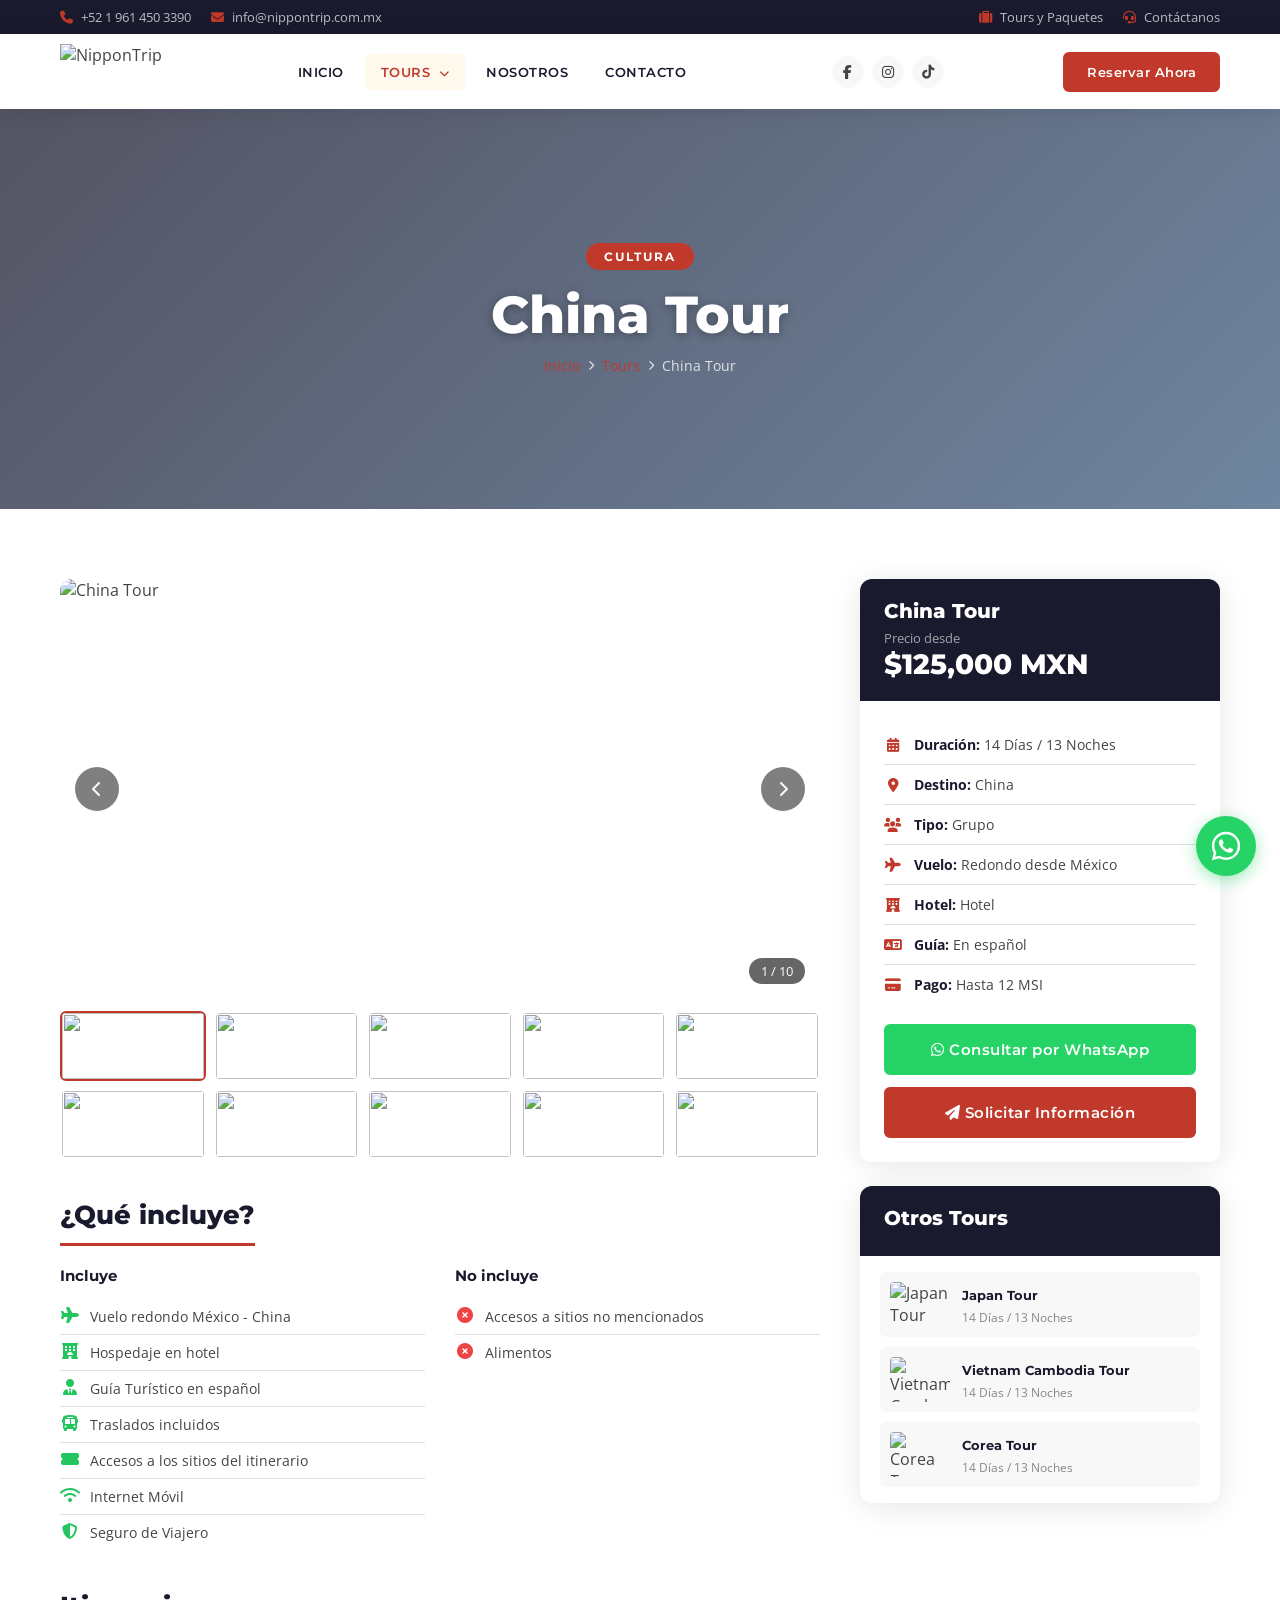
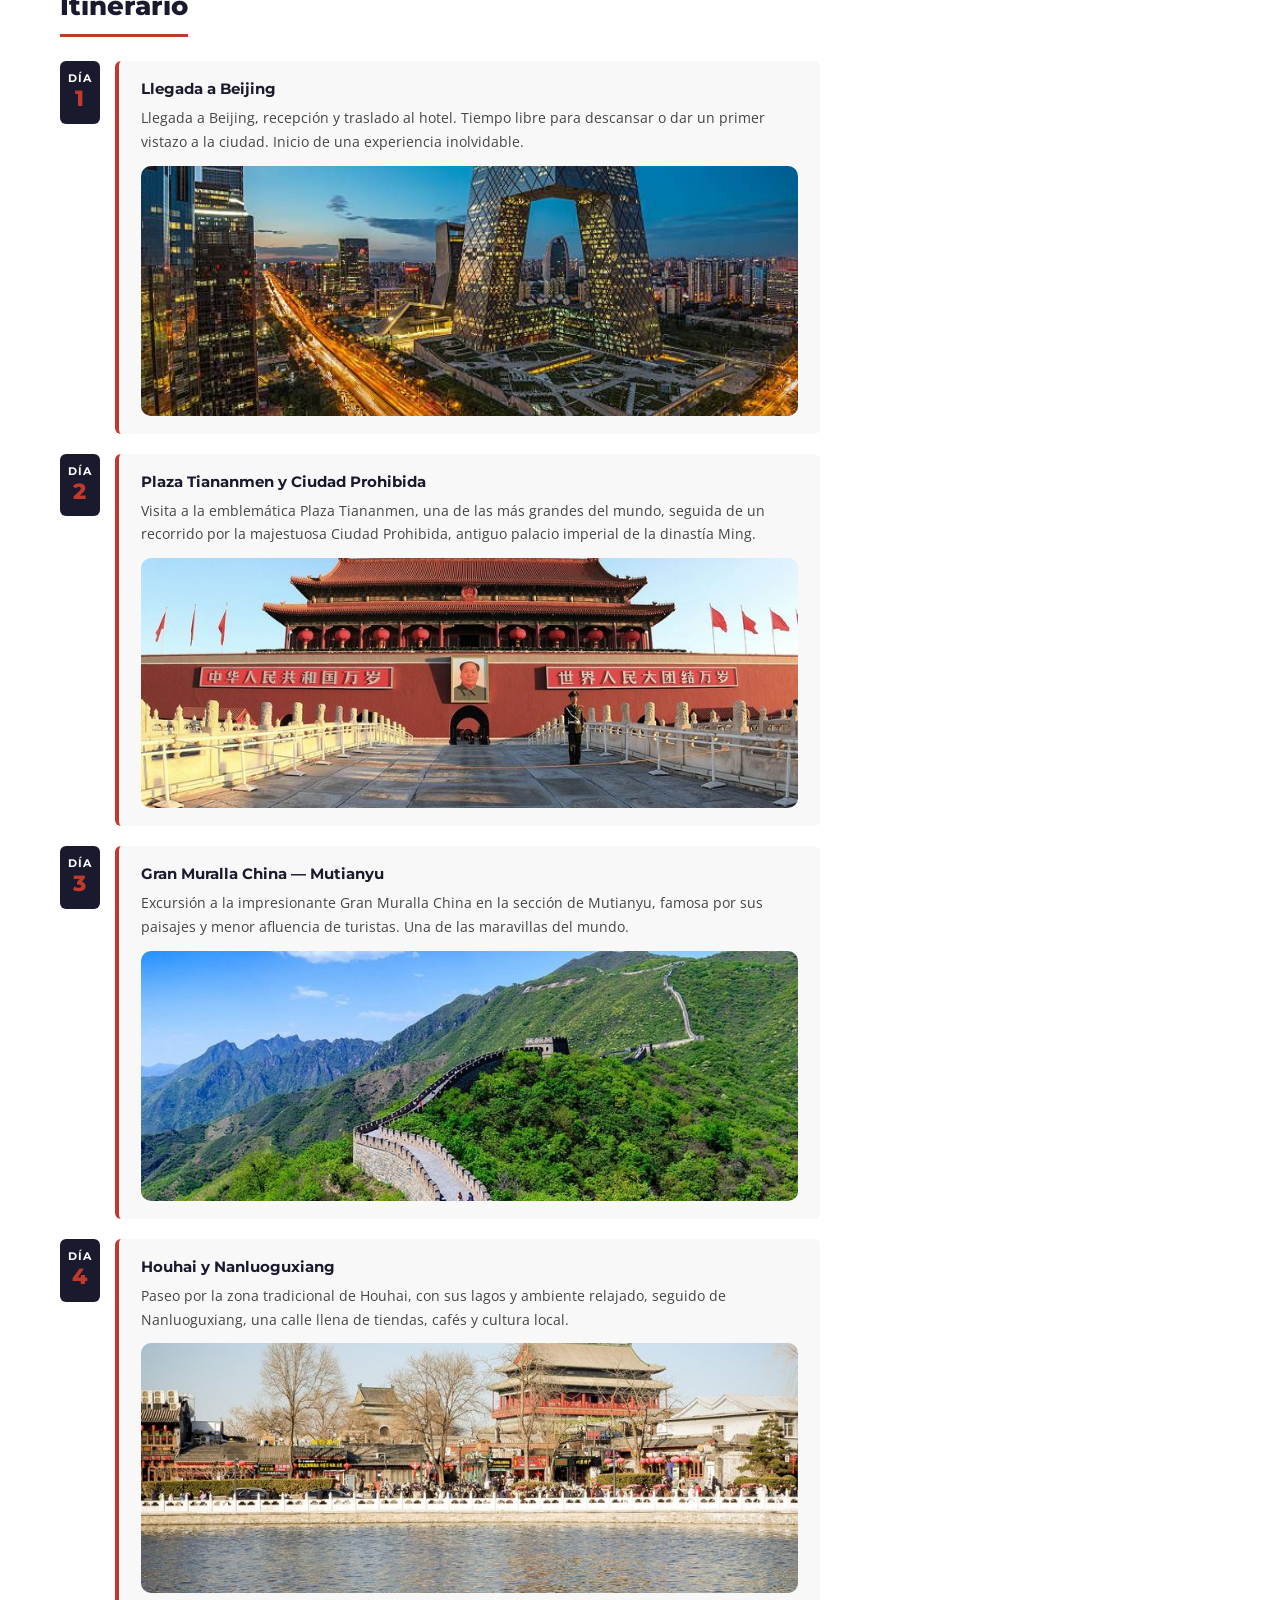
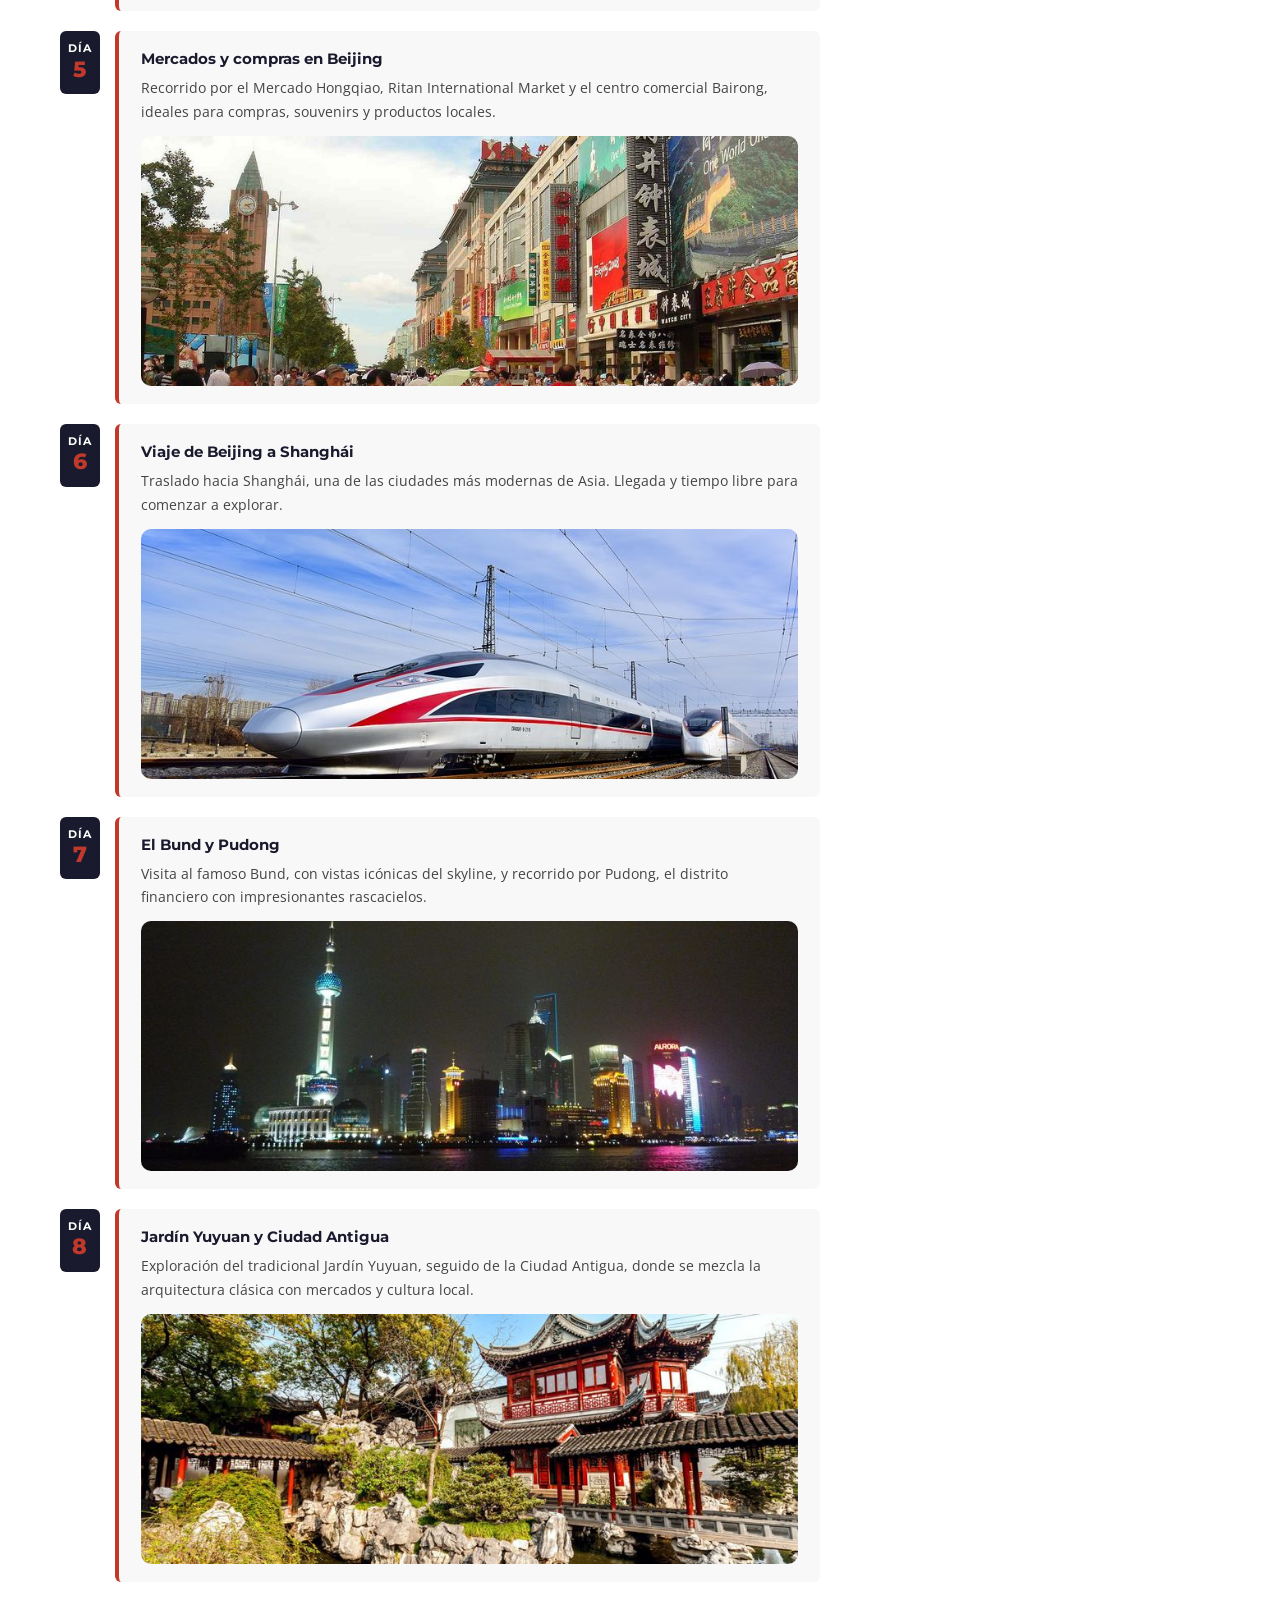
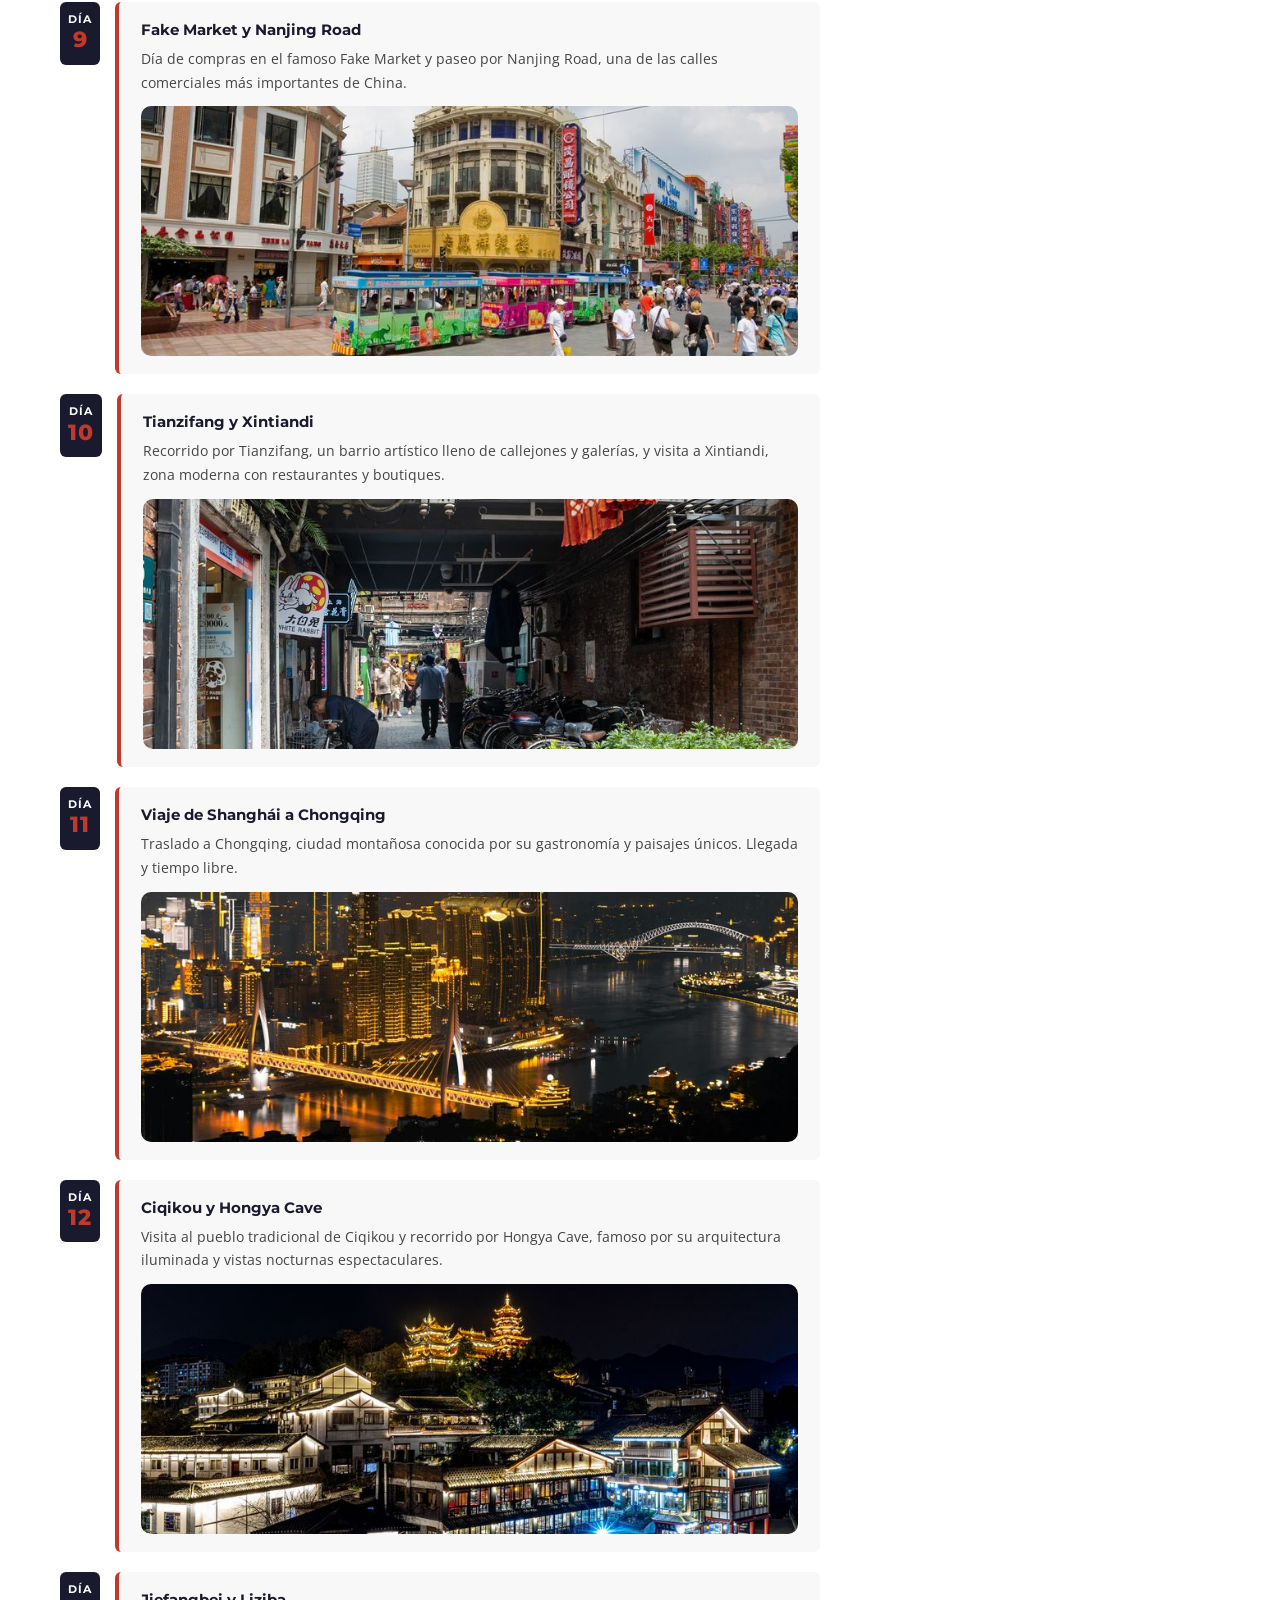
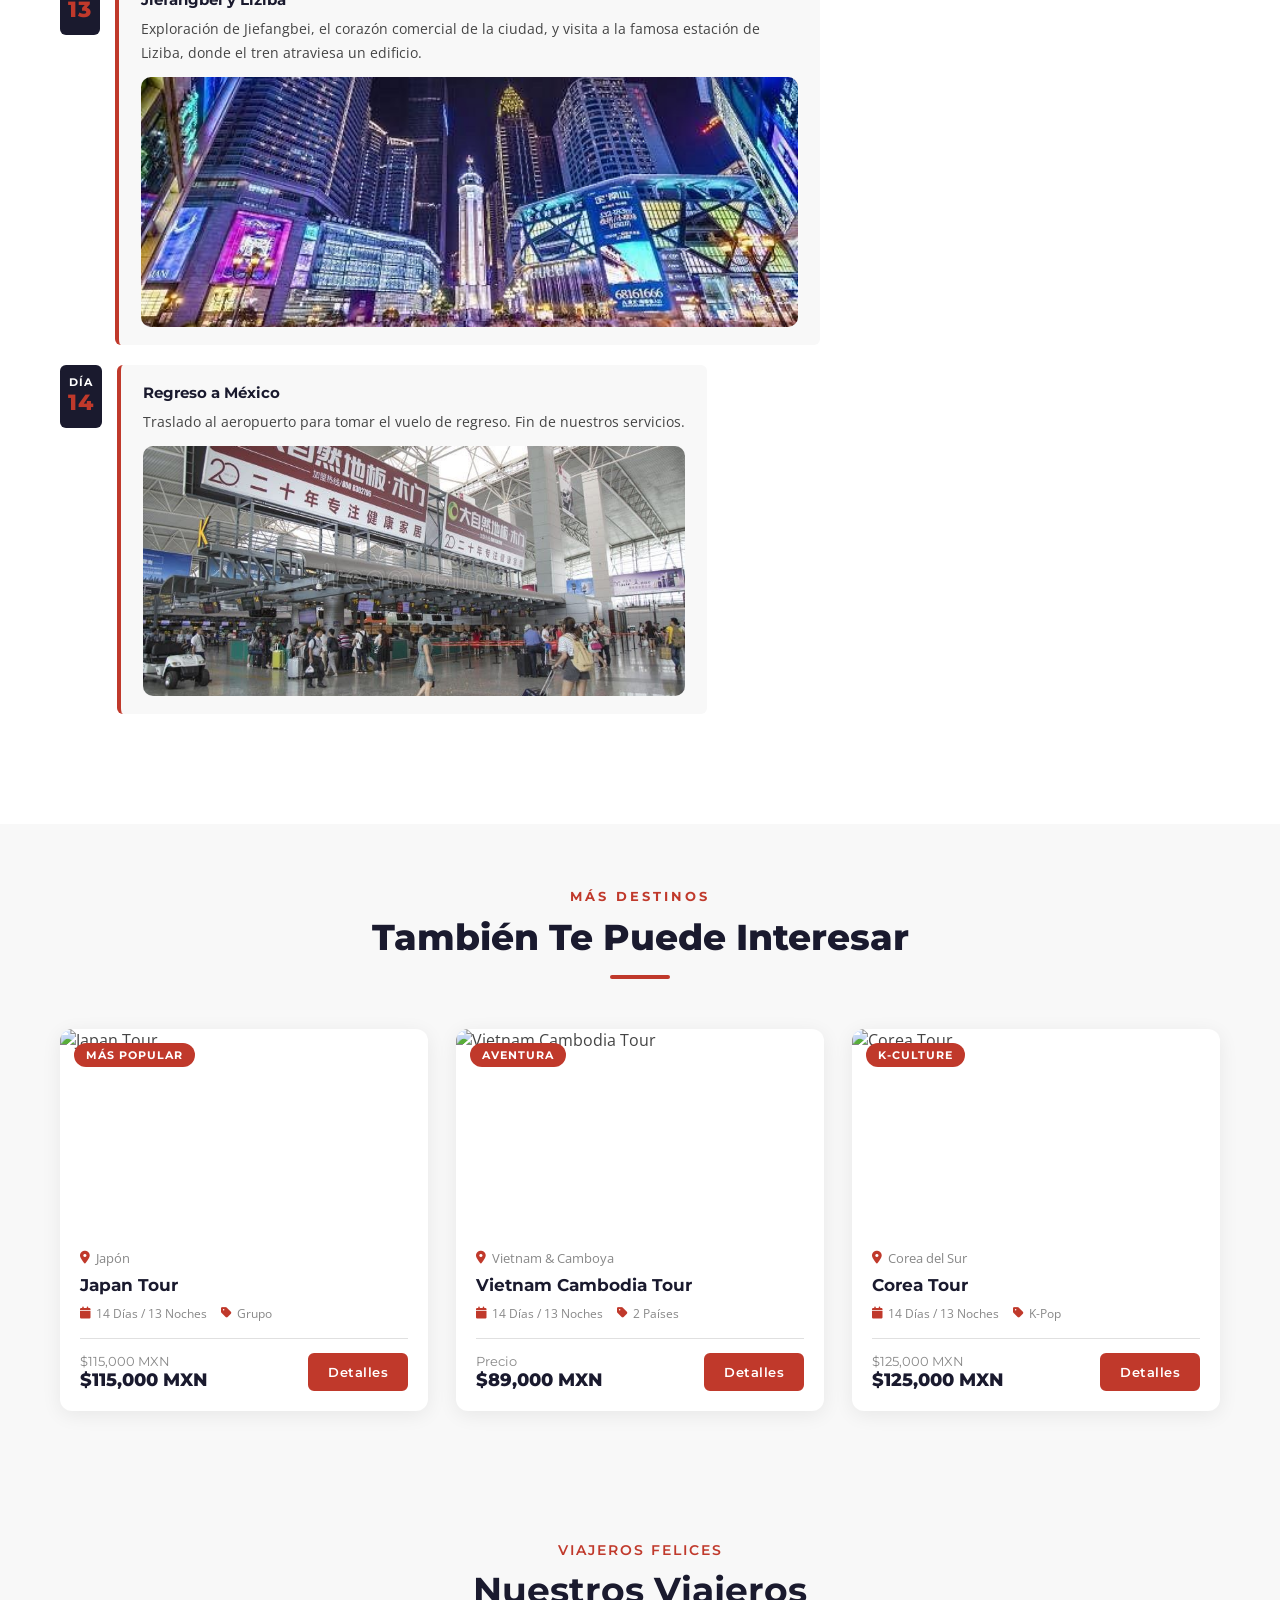
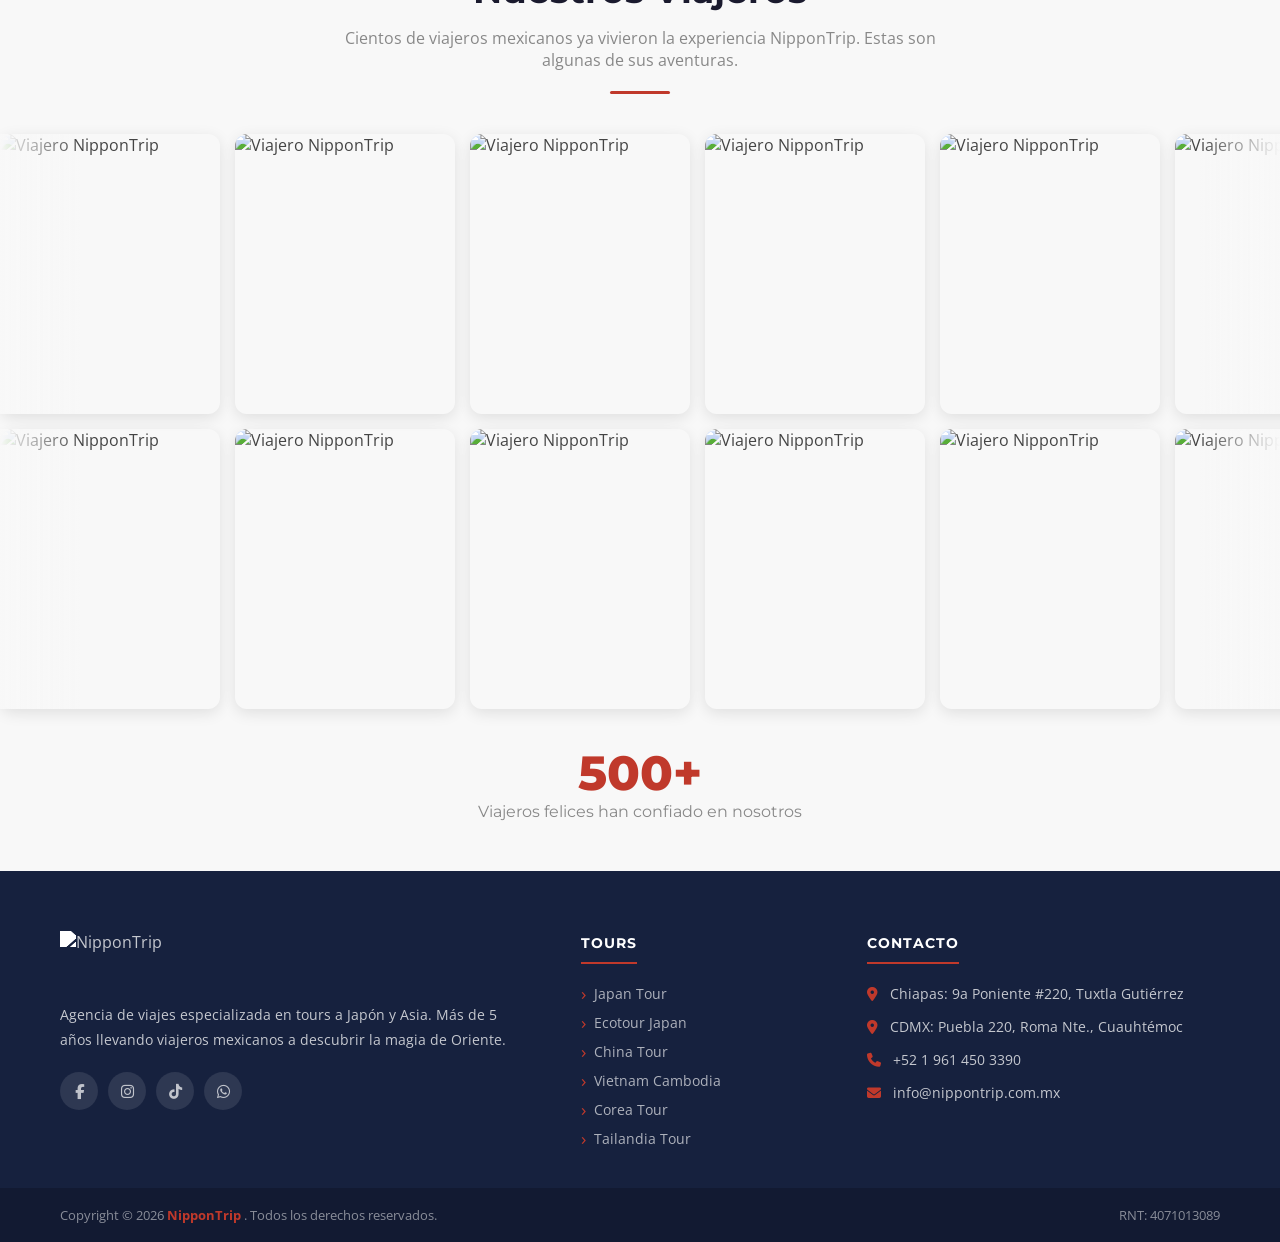
==== china-tour.html @ 3e552f9d "Sitio completo NipponTrip - incluye botón WhatsApp flotante, Google Tag en ecotour, y todos los camb" ====
<!DOCTYPE html>

<html lang="es">
<head>
<meta charset="utf-8"/>
<meta content="width=device-width, initial-scale=1.0" name="viewport"/>
<meta content="Tour a China 14 días desde México. Visita la Gran Muralla, Ciudad Prohibida, Shanghai y Chongqing. Incluye vuelo redondo, hoteles y guía en español." name="description"/>
<title>
   China Tour 14 Días | Beijing, Shanghái, Chongqing | NipponTrip
  </title>
<link href="https://fonts.googleapis.com" rel="preconnect"/>
<link crossorigin="" href="https://fonts.gstatic.com" rel="preconnect"/>
<link href="https://fonts.googleapis.com/css2?family=Montserrat:wght@300;400;500;600;700;800&amp;family=Open+Sans:wght@300;400;600&amp;display=swap" rel="stylesheet"/>
<link href="https://cdnjs.cloudflare.com/ajax/libs/font-awesome/6.4.0/css/all.min.css" rel="stylesheet"/>
<link href="images/favicon.png" rel="icon" type="image/png"/>
<style>
   *, *::before, *::after { box-sizing: border-box; margin: 0; padding: 0; }
    :root {
      --primary: #c0392b; --primary-dk: #a93226; --dark: #1a1a2e; --dark2: #16213e;
      --text: #444; --text-light: #888; --white: #ffffff; --light-bg: #f8f8f8;
      --border: #e0e0e0; --radius: 6px; --transition: all 0.35s ease;
    }
    html { scroll-behavior: smooth; }
    body { font-family: 'Open Sans', sans-serif; color: var(--text); background: var(--white); overflow-x: hidden; }
    a { text-decoration: none; color: inherit; }
    img { max-width: 100%; display: block; }
    ul { list-style: none; }
    .container { max-width: 1200px; margin: 0 auto; padding: 0 20px; }
    .btn { display: inline-block; padding: 12px 30px; border-radius: var(--radius); font-family: 'Montserrat', sans-serif; font-weight: 600; font-size: 14px; letter-spacing: 0.5px; cursor: pointer; transition: var(--transition); border: 2px solid transparent; }
    .btn-primary { background: var(--primary); color: #ffffff; border-color: var(--primary); }
    .btn-primary:hover { background: var(--primary-dk); border-color: var(--primary-dk); transform: translateY(-2px); box-shadow: 0 6px 20px rgba(192,57,43,0.4); }
    .btn-whatsapp { background: #25D366; color: var(--white); border-color: #25D366; }
    .btn-whatsapp:hover { background: #1da851; border-color: #1da851; transform: translateY(-2px); }
    .top-bar { background: var(--dark); padding: 8px 0; font-size: 13px; color: rgba(255,255,255,0.7); }
    .top-bar .container { display: flex; justify-content: space-between; align-items: center; flex-wrap: wrap; gap: 8px; }
    .top-bar a { color: rgba(255,255,255,0.7); transition: var(--transition); }
    .top-bar a:hover { color: var(--primary); }
    .top-bar .top-left, .top-bar .top-right { display: flex; align-items: center; gap: 20px; }
    .top-bar i { margin-right: 5px; color: var(--primary); }
    .navbar { position: sticky; top: 0; z-index: 1000; background: var(--white); box-shadow: 0 2px 20px rgba(0,0,0,0.1); transition: var(--transition); }
    .navbar.scrolled { background: rgba(255,255,255,0.97); backdrop-filter: blur(10px); }
    .navbar .container { display: flex; align-items: center; justify-content: space-between; height: 75px; }
    .navbar-logo img { height: 55px; width: auto; }
    .navbar-menu { display: flex; align-items: center; gap: 5px; }
    .navbar-menu > li { position: relative; }
    .navbar-menu > li > a { display: block; padding: 10px 16px; font-family: 'Montserrat', sans-serif; font-size: 13px; font-weight: 600; letter-spacing: 0.5px; text-transform: uppercase; color: var(--dark); border-radius: var(--radius); transition: var(--transition); }
    .navbar-menu > li > a:hover, .navbar-menu > li > a.active { color: var(--primary); background: rgba(232,160,32,0.08); }
    .navbar-menu > li > a i { font-size: 10px; margin-left: 4px; }
    .dropdown-menu { position: absolute; top: calc(100% + 10px); left: 0; background: var(--white); min-width: 220px; border-radius: var(--radius); box-shadow: 0 10px 40px rgba(0,0,0,0.15); opacity: 0; visibility: hidden; transform: translateY(10px); transition: var(--transition); border-top: 3px solid var(--primary); z-index: 100; }
    .navbar-menu > li:hover .dropdown-menu { opacity: 1; visibility: visible; transform: translateY(0); }
    .dropdown-menu li a { display: block; padding: 11px 20px; font-size: 13px; font-weight: 500; color: var(--text); transition: var(--transition); border-bottom: 1px solid var(--border); }
    .dropdown-menu li:last-child a { border-bottom: none; }
    .dropdown-menu li a:hover { color: var(--primary); background: var(--light-bg); padding-left: 26px; }
    
    /* Nav social icons */
    .nav-social { display: flex; align-items: center; gap: 8px; margin-left: 10px; }
    .nav-social a { width: 32px; height: 32px; border-radius: 50%; background: var(--light-bg); display: flex; align-items: center; justify-content: center; font-size: 14px; color: var(--text); transition: var(--transition); }
    .nav-social a:hover { background: var(--primary); color: #ffffff; }
    .navbar-cta { padding: 10px 22px; font-size: 13px; }
    .navbar-toggle { display: none; flex-direction: column; gap: 5px; background: none; border: none; cursor: pointer; padding: 5px; }
    .navbar-toggle span { display: block; width: 24px; height: 2px; background: var(--dark); border-radius: 2px; transition: var(--transition); }
    .page-hero { position: relative; height: 400px; background-size: cover; background-position: center; display: flex; align-items: center; justify-content: center; text-align: center; }
    .page-hero::before { content: ''; position: absolute; inset: 0; background: linear-gradient(135deg, rgba(26,26,46,0.75) 0%, rgba(15,52,96,0.6) 100%); }
    .page-hero-content { position: relative; z-index: 2; color: var(--white); }
    .page-hero-content .badge { display: inline-block; background: var(--primary); color: #ffffff; font-family: 'Montserrat', sans-serif; font-size: 12px; font-weight: 700; letter-spacing: 2px; text-transform: uppercase; padding: 6px 18px; border-radius: 30px; margin-bottom: 16px; }
    .page-hero-content h1 { font-family: 'Montserrat', sans-serif; font-size: 52px; font-weight: 800; line-height: 1.1; margin-bottom: 12px; text-shadow: 0 2px 10px rgba(0,0,0,0.3); }
    .breadcrumb { display: flex; align-items: center; justify-content: center; gap: 8px; font-size: 14px; color: rgba(255,255,255,0.8); }
    .breadcrumb a { color: var(--primary); }
    .breadcrumb i { font-size: 10px; }
    .tour-section { padding: 70px 0; }
    .tour-layout { display: grid; grid-template-columns: 1fr 360px; gap: 40px; align-items: start; }
    .tour-gallery { margin-bottom: 40px; }
    .gallery-main { position: relative; border-radius: 12px; overflow: hidden; height: 420px; margin-bottom: 12px; }
    .gallery-main img { width: 100%; height: 100%; object-fit: cover; }
    .gallery-nav { position: absolute; top: 50%; transform: translateY(-50%); background: rgba(0,0,0,0.5); color: var(--white); border: none; width: 44px; height: 44px; border-radius: 50%; cursor: pointer; font-size: 16px; display: flex; align-items: center; justify-content: center; transition: var(--transition); z-index: 5; }
    .gallery-nav:hover { background: var(--primary); color: #ffffff; }
    .gallery-nav.prev { left: 15px; }
    .gallery-nav.next { right: 15px; }
    .gallery-counter { position: absolute; bottom: 15px; right: 15px; background: rgba(0,0,0,0.6); color: var(--white); font-size: 13px; padding: 4px 12px; border-radius: 20px; }
    .gallery-thumbs { display: grid; grid-template-columns: repeat(5, 1fr); gap: 8px; }
    .gallery-thumb { border-radius: 6px; overflow: hidden; cursor: pointer; height: 70px; border: 2px solid transparent; transition: var(--transition); }
    .gallery-thumb img { width: 100%; height: 100%; object-fit: cover; }
    .gallery-thumb.active, .gallery-thumb:hover { border-color: var(--primary); }
    .includes-section { margin-bottom: 40px; }
    .includes-section h2 { font-family: 'Montserrat', sans-serif; font-size: 26px; font-weight: 800; color: var(--dark); margin-bottom: 20px; padding-bottom: 12px; border-bottom: 3px solid var(--primary); display: inline-block; }
    .includes-grid { display: grid; grid-template-columns: 1fr 1fr; gap: 30px; }
    .includes-list h4 { font-family: 'Montserrat', sans-serif; font-size: 15px; font-weight: 700; color: var(--dark); margin-bottom: 14px; }
    .includes-list ul li { display: flex; align-items: flex-start; gap: 10px; padding: 8px 0; border-bottom: 1px solid var(--border); font-size: 14px; color: var(--text); }
    .includes-list ul li:last-child { border-bottom: none; }
    .includes-list.included ul li i { color: #22c55e; font-size: 16px; flex-shrink: 0; width: 20px; text-align: center; }
    .includes-list.excluded ul li i { color: #ef4444; font-size: 16px; flex-shrink: 0; width: 20px; text-align: center; }
    .itinerary-section { margin-bottom: 40px; }
    .itinerary-section h2 { font-family: 'Montserrat', sans-serif; font-size: 26px; font-weight: 800; color: var(--dark); margin-bottom: 24px; padding-bottom: 12px; border-bottom: 3px solid var(--primary); display: inline-block; }
    .itinerary-item { display: grid; grid-template-columns: 80px 1fr; gap: 20px; margin-bottom: 24px; }
    .day-badge { background: var(--dark); color: var(--white); font-family: 'Montserrat', sans-serif; font-size: 11px; font-weight: 700; letter-spacing: 1px; text-transform: uppercase; padding: 10px 8px; border-radius: var(--radius); text-align: center; line-height: 1.3; height: fit-content; }
    .day-badge span { display: block; font-size: 22px; font-weight: 800; color: var(--primary); }
    .day-content { background: var(--light-bg); border-radius: var(--radius); padding: 18px 22px; border-left: 4px solid var(--primary); }
    .day-content h4 { font-family: 'Montserrat', sans-serif; font-size: 15px; font-weight: 700; color: var(--dark); margin-bottom: 8px; }
    .day-content p { font-size: 14px; color: var(--text); line-height: 1.7; }
    .tour-sidebar { position: sticky; top: 90px; }
    .sidebar-card { background: var(--white); border-radius: 12px; box-shadow: 0 4px 30px rgba(0,0,0,0.1); overflow: hidden; margin-bottom: 24px; }
    .sidebar-card-header { background: var(--dark); padding: 20px 24px; }
    .sidebar-card-header h3 { font-family: 'Montserrat', sans-serif; font-size: 20px; font-weight: 800; color: var(--white); margin-bottom: 6px; }
    .sidebar-card-header .price-label { font-size: 13px; color: rgba(255,255,255,0.6); }
    .sidebar-card-header .price { font-family: 'Montserrat', sans-serif; font-size: 28px; font-weight: 800; color: #ffffff; }
    .sidebar-card-body { padding: 24px; }
    .tour-meta-list { margin-bottom: 20px; }
    .tour-meta-list li { display: flex; align-items: center; gap: 12px; padding: 10px 0; border-bottom: 1px solid var(--border); font-size: 14px; }
    .tour-meta-list li:last-child { border-bottom: none; }
    .tour-meta-list li i { color: var(--primary); width: 18px; text-align: center; }
    .tour-meta-list li strong { color: var(--dark); }
    .sidebar-actions { display: flex; flex-direction: column; gap: 12px; }
    .sidebar-actions .btn { width: 100%; text-align: center; padding: 14px; font-size: 15px; }
    .related-section { padding: 60px 0; background: var(--light-bg); }
    .section-header { text-align: center; margin-bottom: 50px; }
    .section-header .label { display: inline-block; font-family: 'Montserrat', sans-serif; font-size: 13px; font-weight: 700; letter-spacing: 3px; text-transform: uppercase; color: var(--primary); margin-bottom: 12px; }
    .section-header h2 { font-family: 'Montserrat', sans-serif; font-size: 36px; font-weight: 800; color: var(--dark); line-height: 1.2; margin-bottom: 16px; }
    .section-header .divider { width: 60px; height: 4px; background: var(--primary); margin: 16px auto 0; border-radius: 2px; }
    .tours-grid { display: grid; grid-template-columns: repeat(3, 1fr); gap: 28px; }
    .tour-card { background: var(--white); border-radius: 12px; overflow: hidden; box-shadow: 0 4px 20px rgba(0,0,0,0.07); transition: var(--transition); }
    .tour-card:hover { transform: translateY(-8px); box-shadow: 0 16px 40px rgba(0,0,0,0.14); }
    .tour-card-img { position: relative; height: 200px; overflow: hidden; }
    .tour-card-img img { width: 100%; height: 100%; object-fit: cover; transition: transform 0.5s ease; }
    .tour-card:hover .tour-card-img img { transform: scale(1.08); }
    .tour-card-tag { position: absolute; top: 14px; left: 14px; background: var(--primary); color: #ffffff; font-family: 'Montserrat', sans-serif; font-size: 11px; font-weight: 700; letter-spacing: 1px; text-transform: uppercase; padding: 5px 12px; border-radius: 20px; }
    .tour-card-body { padding: 20px; }
    .tour-card-location { display: flex; align-items: center; gap: 6px; font-size: 13px; color: var(--text-light); margin-bottom: 8px; }
    .tour-card-location i { color: var(--primary); }
    .tour-card-body h3 { font-family: 'Montserrat', sans-serif; font-size: 17px; font-weight: 700; color: var(--dark); margin-bottom: 10px; }
    .tour-card-meta { display: flex; gap: 14px; font-size: 12px; color: var(--text-light); margin-bottom: 16px; flex-wrap: wrap; }
    .tour-card-meta span { display: flex; align-items: center; gap: 5px; }
    .tour-card-meta i { color: var(--primary); }
    .tour-card-footer { display: flex; align-items: center; justify-content: space-between; padding-top: 14px; border-top: 1px solid var(--border); }
    .tour-card-price { font-family: 'Montserrat', sans-serif; font-size: 13px; color: var(--text-light); }
    .tour-card-price strong { display: block; font-size: 18px; color: #1a1a2e; font-weight: 800; }
    .tour-card-footer .btn { padding: 9px 18px; font-size: 13px; }
    footer { background: var(--dark2); color: rgba(255,255,255,0.75); }
    .footer-top { padding: 60px 0 40px; }
    .footer-grid { display: grid; grid-template-columns: 2fr 1fr 1.5fr; gap: 50px; }
    .footer-brand img { height: 55px; margin-bottom: 16px; filter: brightness(0) invert(1); }
    .footer-brand p { font-size: 14px; line-height: 1.8; margin-bottom: 20px; }
    .social-links { display: flex; gap: 10px; }
    .social-links a { width: 38px; height: 38px; border-radius: 50%; background: rgba(255,255,255,0.1); display: flex; align-items: center; justify-content: center; font-size: 15px; color: rgba(255,255,255,0.7); transition: var(--transition); }
    .social-links a:hover { background: var(--primary); color: #ffffff; }
    .footer-col h4 { font-family: 'Montserrat', sans-serif; font-size: 14px; font-weight: 700; text-transform: uppercase; letter-spacing: 1px; color: var(--white); margin-bottom: 20px; padding-bottom: 10px; border-bottom: 2px solid var(--primary); display: inline-block; }
    .footer-links { display: flex; flex-direction: column; gap: 10px; }
    .footer-links a { font-size: 14px; color: rgba(255,255,255,0.65); transition: var(--transition); display: flex; align-items: center; gap: 8px; }
    .footer-links a::before { content: '›'; color: var(--primary); font-size: 18px; line-height: 1; }
    .footer-links a:hover { color: var(--primary); padding-left: 5px; }
    .footer-contact-list { display: flex; flex-direction: column; gap: 14px; }
    .footer-contact-list li { display: flex; align-items: flex-start; gap: 12px; font-size: 14px; }
    .footer-contact-list li i { color: var(--primary); margin-top: 3px; flex-shrink: 0; }
    .footer-bottom { background: rgba(0,0,0,0.2); padding: 18px 0; }
    .footer-bottom .container { display: flex; justify-content: space-between; align-items: center; flex-wrap: wrap; gap: 10px; font-size: 13px; color: rgba(255,255,255,0.5); }
    .scroll-top { position: fixed; bottom: 30px; right: 30px; width: 46px; height: 46px; background: var(--primary); color: #ffffff; border: none; border-radius: 50%; cursor: pointer; font-size: 16px; display: flex; align-items: center; justify-content: center; box-shadow: 0 4px 15px rgba(192,57,43,0.4); transition: var(--transition); opacity: 0; visibility: hidden; z-index: 999; }
    .scroll-top.visible { opacity: 1; visibility: visible; }
    .scroll-top:hover { background: var(--primary-dk); transform: translateY(-3px); }
    @media (max-width: 992px) {
      .tour-layout { grid-template-columns: 1fr; }
      .tour-sidebar { position: static; }
      .tours-grid { grid-template-columns: repeat(2, 1fr); }
      .footer-grid { grid-template-columns: 1fr 1fr; }
    }
    @media (max-width: 768px) {
      .navbar-menu { display: none; position: fixed; top: 0; left: 0; right: 0; bottom: 0; background: var(--white); flex-direction: column; align-items: center; justify-content: center; gap: 8px; z-index: 999; }
      .navbar-menu.open { display: flex; }
      .navbar-menu > li > a { font-size: 16px; padding: 14px 30px; }
      .dropdown-menu { position: static; opacity: 1; visibility: visible; transform: none; box-shadow: none; border-top: none; background: var(--light-bg); min-width: auto; width: 100%; }
      .navbar-toggle { display: flex; z-index: 1000; }
      
    /* Nav social icons */
    .nav-social { display: flex; align-items: center; gap: 8px; margin-left: 10px; }
    .nav-social a { width: 32px; height: 32px; border-radius: 50%; background: var(--light-bg); display: flex; align-items: center; justify-content: center; font-size: 14px; color: var(--text); transition: var(--transition); }
    .nav-social a:hover { background: var(--primary); color: #ffffff; }
    .navbar-cta { display: none; }
      .nav-social { display: none; }
      .page-hero-content h1 { font-size: 32px; }
      .gallery-main { height: 260px; }
      .includes-grid { grid-template-columns: 1fr; }
      .itinerary-item { grid-template-columns: 60px 1fr; gap: 12px; }
      .tours-grid { grid-template-columns: 1fr; }
      .footer-grid { grid-template-columns: 1fr; gap: 30px; }
      .top-bar .top-left { display: none; }
    }
  
    /* ===== TRAVELERS GALLERY ===== */
    .travelers-section {
      padding: 70px 0 50px;
      background: var(--light-bg);
      overflow: hidden;
    }
    .travelers-section .section-header {
      text-align: center;
      margin-bottom: 40px;
    }
    .travelers-section .section-header .label {
      color: var(--primary);
      font-weight: 600;
      text-transform: uppercase;
      letter-spacing: 2px;
      font-size: 14px;
      display: block;
      margin-bottom: 10px;
    }
    .travelers-section .section-header h2 {
      font-size: 36px;
      font-weight: 700;
      color: var(--dark);
      margin: 0 0 15px;
    }
    .travelers-section .section-header p {
      color: var(--text-light);
      max-width: 600px;
      margin: 0 auto;
    }
    .travelers-section .section-header .divider {
      width: 60px;
      height: 3px;
      background: var(--primary);
      margin: 20px auto 0;
      border-radius: 2px;
    }
    .marquee-wrapper {
      position: relative;
      width: 100%;
    }
    .marquee-wrapper::before,
    .marquee-wrapper::after {
      content: '';
      position: absolute;
      top: 0;
      bottom: 0;
      width: 80px;
      z-index: 2;
      pointer-events: none;
    }
    .marquee-wrapper::before {
      left: 0;
      background: linear-gradient(to right, var(--light-bg), transparent);
    }
    .marquee-wrapper::after {
      right: 0;
      background: linear-gradient(to left, var(--light-bg), transparent);
    }
    .marquee-track {
      display: flex;
      gap: 15px;
      animation: marqueeScroll 60s linear infinite;
      width: max-content;
    }
    .marquee-track:hover {
      animation-play-state: paused;
    }
    .marquee-row-reverse .marquee-track {
      animation: marqueeScrollReverse 55s linear infinite;
    }
    .marquee-row-reverse .marquee-track:hover {
      animation-play-state: paused;
    }
    .marquee-item {
      flex-shrink: 0;
      width: 220px;
      height: 280px;
      border-radius: 12px;
      overflow: hidden;
      box-shadow: 0 4px 15px rgba(0,0,0,0.1);
      transition: transform 0.3s ease, box-shadow 0.3s ease;
    }
    .marquee-item:hover {
      transform: scale(1.05);
      box-shadow: 0 8px 25px rgba(0,0,0,0.2);
    }
    .marquee-item img {
      width: 100%;
      height: 100%;
      object-fit: cover;
    }
    .marquee-rows {
      display: flex;
      flex-direction: column;
      gap: 15px;
    }
    @keyframes marqueeScroll {
      0% { transform: translateX(0); }
      100% { transform: translateX(-50%); }
    }
    @keyframes marqueeScrollReverse {
      0% { transform: translateX(-50%); }
      100% { transform: translateX(0); }
    }
    .travelers-counter {
      text-align: center;
      margin-top: 40px;
      font-family: 'Montserrat', sans-serif;
    }
    .travelers-counter .big-num {
      font-size: 48px;
      font-weight: 800;
      color: var(--primary);
      line-height: 1;
    }
    .travelers-counter .counter-label {
      font-size: 16px;
      color: var(--text-light);
      margin-top: 5px;
    }
    @media (max-width: 768px) {
      .marquee-item { width: 160px; height: 200px; }
      .travelers-section { padding: 50px 0 40px; }
      .travelers-section .section-header h2 { font-size: 28px; }
      .travelers-counter .big-num { font-size: 36px; }
    }
    @media (max-width: 480px) {
      .marquee-item { width: 130px; height: 170px; }
    }

  
    .day-image { width: 100%; border-radius: 10px; margin-top: 12px; object-fit: cover; max-height: 250px; }
    .itinerary-item { display: flex; gap: 15px; margin-bottom: 20px; align-items: flex-start; }
</style>
<link href="https://nippontrip.com.mx/china-tour.html" rel="canonical"/>
<meta content="es_MX" property="og:locale"/>
<meta content="article" property="og:type"/>
<meta content="China Tour 14 Días | Beijing, Shanghái, Chongqing | NipponTrip" property="og:title"/>
<meta content="Tour a China 14 días desde México. Visita la Gran Muralla, Ciudad Prohibida, Shanghai y Chongqing. Incluye vuelo redondo, hoteles y guía en español." property="og:description"/>
<meta content="https://nippontrip.com.mx/china-tour.html" property="og:url"/>
<meta content="NipponTrip" property="og:site_name"/>
<meta content="https://nippontrip.com.mx/images/banner/china-tour-banner.jpg" property="og:image"/>
<meta content="1200" property="og:image:width"/>
<meta content="630" property="og:image:height"/>
<meta content="summary_large_image" name="twitter:card"/>
<meta content="China Tour 14 Días | Beijing, Shanghái, Chongqing | NipponTrip" name="twitter:title"/>
<meta content="Tour a China 14 días desde México. Visita la Gran Muralla, Ciudad Prohibida, Shanghai y Chongqing. Incluye vuelo redondo, hoteles y guía en español." name="twitter:description"/>
<meta content="https://nippontrip.com.mx/images/banner/china-tour-banner.jpg" name="twitter:image"/>
<script type="application/ld+json">
   {
    "@context": "https://schema.org",
    "@type": "TouristTrip",
    "name": "China Tour - NipponTrip",
    "description": "China Tour - NipponTrip. 14 Días / 13 Noches descubriendo China.",
    "url": "https://nippontrip.com.mx/china-tour.html",
    "image": "https://nippontrip.com.mx/images/banner/china-tour-banner.jpg"
  }
  </script>
</head>
<body>
<div class="top-bar">
<div class="container">
<div class="top-left">
<span>
<i class="fas fa-phone">
</i>
      +52 1 961 450 3390
     </span>
<span>
<i class="fas fa-envelope">
</i>
      info@nippontrip.com.mx
     </span>
</div>
<div class="top-right">
<a href="packages.html">
<i class="fas fa-suitcase">
</i>
      Tours y Paquetes
     </a>
<a href="contact.html">
<i class="fas fa-headset">
</i>
      Contáctanos
     </a>
</div>
</div>
</div>
<nav class="navbar" id="navbar">
<div class="container">
<a class="navbar-logo" href="index.html">
<img alt="NipponTrip" src="images/logo.png"/>
</a>
<ul class="navbar-menu" id="navMenu">
<li>
<a href="index.html">
       Inicio
      </a>
</li>
<li>
<a class="active" href="#">
       Tours
       <i class="fas fa-chevron-down">
</i>
</a>
<ul class="dropdown-menu">
<li>
<a href="japan-tour.html">
         Japan Tour
        </a>
</li>
<li>
<a href="ecotour-japan.html">
         Ecotour Japan
        </a>
</li>
<li>
<a href="china-tour.html">
         China Tour
        </a>
</li>
<li>
<a href="vietnam-cambodia-tour.html">
         Vietnam Cambodia Tour
        </a>
</li>
<li>
<a href="corea-tour.html">
         Corea Tour
        </a>
</li>
<li>
<a href="tailandia-tour.html">
         Tailandia Tour
        </a>
</li>
</ul>
</li>
<li>
<a href="about-us.html">
       Nosotros
      </a>
</li>
<li>
<a href="contact.html">
       Contacto
      </a>
</li>
</ul>
<div class="nav-social">
<a aria-label="Facebook" href="https://www.facebook.com/tripnippon" rel="noopener" target="_blank"><i class="fab fa-facebook-f"></i></a>
<a aria-label="Instagram" href="https://www.instagram.com/tripnippon/" rel="noopener" target="_blank"><i class="fab fa-instagram"></i></a>
<a aria-label="TikTok" href="https://www.tiktok.com/@nippontrip" rel="noopener" target="_blank"><i class="fab fa-tiktok"></i></a>
</div>
<a class="btn btn-primary navbar-cta" href="contact.html">
     Reservar Ahora
    </a>
<button aria-label="Menú" class="navbar-toggle" id="navToggle">
<span>
</span>
<span>
</span>
<span>
</span>
</button>
</div>
</nav>
<div class="page-hero" style="background-image: url('images/banner/china-banner.jpg');">
<div class="page-hero-content">
<span class="badge">
     Cultura
    </span>
<h1>
     China Tour
    </h1>
<div class="breadcrumb">
<a href="index.html">
      Inicio
     </a>
<i class="fas fa-chevron-right">
</i>
<a href="packages.html">
      Tours
     </a>
<i class="fas fa-chevron-right">
</i>
<span>
      China Tour
     </span>
</div>
</div>
</div>
<section class="tour-section">
<div class="container">
<div class="tour-layout">
<div class="tour-main">
<div class="tour-gallery">
<div class="gallery-main">
<img alt="China Tour" id="mainImg" src="images/tour/china/tour-slide-1.jpg"/>
<button class="gallery-nav prev" id="prevBtn">
<i class="fas fa-chevron-left">
</i>
</button>
<button class="gallery-nav next" id="nextBtn">
<i class="fas fa-chevron-right">
</i>
</button>
<div class="gallery-counter">
<span id="currentImg">
          1
         </span>
         / 10
        </div>
</div>
<div class="gallery-thumbs">
<div class="gallery-thumb active" data-index="0">
<img alt="" src="images/tour/china/tour-thumb-1.jpg"/>
</div>
<div class="gallery-thumb" data-index="1">
<img alt="" src="images/tour/china/tour-thumb-2.jpg"/>
</div>
<div class="gallery-thumb" data-index="2">
<img alt="" src="images/tour/china/tour-thumb-3.jpg"/>
</div>
<div class="gallery-thumb" data-index="3">
<img alt="" src="images/tour/china/tour-thumb-4.jpg"/>
</div>
<div class="gallery-thumb" data-index="4">
<img alt="" src="images/tour/china/tour-thumb-5.jpg"/>
</div>
<div class="gallery-thumb" data-index="5">
<img alt="" src="images/tour/china/tour-thumb-6.jpg"/>
</div>
<div class="gallery-thumb" data-index="6">
<img alt="" src="images/tour/china/tour-thumb-7.jpg"/>
</div>
<div class="gallery-thumb" data-index="7">
<img alt="" src="images/tour/china/tour-thumb-8.jpg"/>
</div>
<div class="gallery-thumb" data-index="8">
<img alt="" src="images/tour/china/tour-thumb-9.jpg"/>
</div>
<div class="gallery-thumb" data-index="9">
<img alt="" src="images/tour/china/tour-thumb-10.jpg"/>
</div>
</div>
</div>
<div class="includes-section">
<h2>
        ¿Qué incluye?
       </h2>
<div class="includes-grid">
<div class="includes-list included">
<h4>
          Incluye
         </h4>
<ul>
<li><i class="fas fa-plane"></i><span>Vuelo redondo México - China</span></li>
<li><i class="fas fa-hotel"></i><span>Hospedaje en hotel</span></li>
<li><i class="fas fa-user-tie"></i><span>Guía Turístico en español</span></li>
<li><i class="fas fa-bus"></i><span>Traslados incluidos</span></li>
<li><i class="fas fa-ticket-alt"></i><span>Accesos a los sitios del itinerario</span></li>
<li><i class="fas fa-wifi"></i><span>Internet Móvil</span></li>
<li><i class="fas fa-shield-alt"></i><span>Seguro de Viajero</span></li>
</ul>
</div>
<div class="includes-list excluded">
<h4>
          No incluye
         </h4>
<ul>
<li><i class="fas fa-times-circle"></i><span>Accesos a sitios no mencionados</span></li>
<li><i class="fas fa-times-circle"></i><span>Alimentos</span></li>
</ul>
</div>
</div>
</div>
<div class="itinerary-section">
<h2>
        Itinerario
       </h2>
<div class="itinerary-item">
<div class="day-badge">
         DÍA
         <span>
          1
         </span>
</div>
<div class="day-content">
<h4>
          Llegada a Beijing
         </h4>
<p>
          Llegada a Beijing, recepción y traslado al hotel. Tiempo libre para descansar o dar un primer vistazo a la ciudad. Inicio de una experiencia inolvidable.
         </p><img alt="Panorámica de Pekín, China" class="day-image" loading="lazy" src="itinerario-img/china-d1.jpg"/>
</div>
</div>
<div class="itinerary-item">
<div class="day-badge">
         DÍA
         <span>
          2
         </span>
</div>
<div class="day-content">
<h4>
          Plaza Tiananmen y Ciudad Prohibida
         </h4>
<p>
          Visita a la emblemática Plaza Tiananmen, una de las más grandes del mundo, seguida de un recorrido por la majestuosa Ciudad Prohibida, antiguo palacio imperial de la dinastía Ming.
         </p><img alt="Gran Muralla China" class="day-image" loading="lazy" src="itinerario-img/china-d2.jpg"/>
</div>
</div>
<div class="itinerary-item">
<div class="day-badge">
         DÍA
         <span>
          3
         </span>
</div>
<div class="day-content">
<h4>
          Gran Muralla China — Mutianyu
         </h4>
<p>
          Excursión a la impresionante Gran Muralla China en la sección de Mutianyu, famosa por sus paisajes y menor afluencia de turistas. Una de las maravillas del mundo.
         </p><img alt="Ciudad Prohibida, Pekín" class="day-image" loading="lazy" src="itinerario-img/china-d3.jpg"/>
</div>
</div>
<div class="itinerary-item">
<div class="day-badge">
         DÍA
         <span>
          4
         </span>
</div>
<div class="day-content">
<h4>
          Houhai y Nanluoguxiang
         </h4>
<p>
          Paseo por la zona tradicional de Houhai, con sus lagos y ambiente relajado, seguido de Nanluoguxiang, una calle llena de tiendas, cafés y cultura local.
         </p><img alt="Templo del Cielo, Pekín" class="day-image" loading="lazy" src="itinerario-img/china-d4.jpg"/>
</div>
</div>
<div class="itinerary-item">
<div class="day-badge">
         DÍA
         <span>
          5
         </span>
</div>
<div class="day-content">
<h4>
          Mercados y compras en Beijing
         </h4>
<p>
          Recorrido por el Mercado Hongqiao, Ritan International Market y el centro comercial Bairong, ideales para compras, souvenirs y productos locales.
         </p><img alt="Guerreros de Terracota, Xian" class="day-image" loading="lazy" src="itinerario-img/china-d5.jpg"/>
</div>
</div>
<div class="itinerary-item">
<div class="day-badge">
         DÍA
         <span>
          6
         </span>
</div>
<div class="day-content">
<h4>
          Viaje de Beijing a Shanghái
         </h4>
<p>
          Traslado hacia Shanghái, una de las ciudades más modernas de Asia. Llegada y tiempo libre para comenzar a explorar.
         </p><img alt="Barrio Musulmán, Xian" class="day-image" loading="lazy" src="itinerario-img/china-d6.jpg"/>
</div>
</div>
<div class="itinerary-item">
<div class="day-badge">
         DÍA
         <span>
          7
         </span>
</div>
<div class="day-content">
<h4>
          El Bund y Pudong
         </h4>
<p>
          Visita al famoso Bund, con vistas icónicas del skyline, y recorrido por Pudong, el distrito financiero con impresionantes rascacielos.
         </p><img alt="Panorámica de Chongqing" class="day-image" loading="lazy" src="itinerario-img/china-d7.jpg"/>
</div>
</div>
<div class="itinerary-item">
<div class="day-badge">
         DÍA
         <span>
          8
         </span>
</div>
<div class="day-content">
<h4>
          Jardín Yuyuan y Ciudad Antigua
         </h4>
<p>
          Exploración del tradicional Jardín Yuyuan, seguido de la Ciudad Antigua, donde se mezcla la arquitectura clásica con mercados y cultura local.
         </p><img alt="Crucero por las Tres Gargantas" class="day-image" loading="lazy" src="itinerario-img/china-d8.jpg"/>
</div>
</div>
<div class="itinerary-item">
<div class="day-badge">
         DÍA
         <span>
          9
         </span>
</div>
<div class="day-content">
<h4>
          Fake Market y Nanjing Road
         </h4>
<p>
          Día de compras en el famoso Fake Market y paseo por Nanjing Road, una de las calles comerciales más importantes de China.
         </p><img alt="Paisaje de las Tres Gargantas" class="day-image" loading="lazy" src="itinerario-img/china-d9.jpg"/>
</div>
</div>
<div class="itinerary-item">
<div class="day-badge">
         DÍA
         <span>
          10
         </span>
</div>
<div class="day-content">
<h4>
          Tianzifang y Xintiandi
         </h4>
<p>
          Recorrido por Tianzifang, un barrio artístico lleno de callejones y galerías, y visita a Xintiandi, zona moderna con restaurantes y boutiques.
         </p><img alt="Presa de las Tres Gargantas, Yichang" class="day-image" loading="lazy" src="itinerario-img/china-d10.jpg"/>
</div>
</div>
<div class="itinerary-item">
<div class="day-badge">
         DÍA
         <span>
          11
         </span>
</div>
<div class="day-content">
<h4>
          Viaje de Shanghái a Chongqing
         </h4>
<p>
          Traslado a Chongqing, ciudad montañosa conocida por su gastronomía y paisajes únicos. Llegada y tiempo libre.
         </p><img alt="El Bund, Shanghái" class="day-image" loading="lazy" src="itinerario-img/china-d11.jpg"/>
</div>
</div>
<div class="itinerary-item">
<div class="day-badge">
         DÍA
         <span>
          12
         </span>
</div>
<div class="day-content">
<h4>
          Ciqikou y Hongya Cave
         </h4>
<p>
          Visita al pueblo tradicional de Ciqikou y recorrido por Hongya Cave, famoso por su arquitectura iluminada y vistas nocturnas espectaculares.
         </p><img alt="Jardín Yuyuan, Shanghái" class="day-image" loading="lazy" src="itinerario-img/china-d12.jpg"/>
</div>
</div>
<div class="itinerary-item">
<div class="day-badge">
         DÍA
         <span>
          13
         </span>
</div>
<div class="day-content">
<h4>
          Jiefangbei y Liziba
         </h4>
<p>
          Exploración de Jiefangbei, el corazón comercial de la ciudad, y visita a la famosa estación de Liziba, donde el tren atraviesa un edificio.
         </p><img alt="Panorámica de Pudong, Shanghái" class="day-image" loading="lazy" src="itinerario-img/china-d13.jpg"/>
</div>
</div>
<div class="itinerary-item">
<div class="day-badge">
         DÍA
         <span>
          14
         </span>
</div>
<div class="day-content">
<h4>
          Regreso a México
         </h4>
<p>
          Traslado al aeropuerto para tomar el vuelo de regreso. Fin de nuestros servicios.
         </p><img alt="Aeropuerto de Shanghái" class="day-image" loading="lazy" src="itinerario-img/china-d14.jpg"/>
</div>
</div>
</div>
</div>
<div class="tour-sidebar">
<div class="sidebar-card">
<div class="sidebar-card-header">
<h3>
         China Tour
        </h3>
<div class="price-label">
         Precio desde
        </div>
<div class="price">$125,000 MXN</div>
</div>
<div class="sidebar-card-body">
<ul class="tour-meta-list">
<li>
<i class="fas fa-calendar-alt">
</i>
<span>
<strong>
            Duración:
           </strong>
           14 Días / 13 Noches
          </span>
</li>
<li>
<i class="fas fa-map-marker-alt">
</i>
<span>
<strong>
            Destino:
           </strong>
           China
          </span>
</li>
<li>
<i class="fas fa-users">
</i>
<span>
<strong>
            Tipo:
           </strong>
           Grupo
          </span>
</li>
<li>
<i class="fas fa-plane">
</i>
<span>
<strong>
            Vuelo:
           </strong>
           Redondo desde México
          </span>
</li>
<li>
<i class="fas fa-hotel">
</i>
<span>
<strong>
            Hotel:
           </strong>
           Hotel
          </span>
</li>
<li>
<i class="fas fa-language">
</i>
<span>
<strong>
            Guía:
           </strong>
           En español
          </span>
</li>
<li>
<i class="fas fa-credit-card">
</i>
<span>
<strong>
            Pago:
           </strong>
           Hasta 12 MSI
          </span>
</li>
</ul>
<div class="sidebar-actions">
<a class="btn btn-whatsapp" href="https://wa.me/5219614503390?text=%C2%A1Hola%21%20%F0%9F%8F%AE%20Me%20interesa%20el%20paquete%20%23ChinaTour.%20Me%20gustar%C3%ADa%20conocer%20m%C3%A1s%20sobre%20el%20itinerario.%20%F0%9F%90%89" target="_blank">
<i class="fab fa-whatsapp">
</i>
          Consultar por WhatsApp
         </a>
<a class="btn btn-primary" href="contact.html">
<i class="fas fa-paper-plane">
</i>
          Solicitar Información
         </a>
</div>
</div>
</div>
<div class="sidebar-card">
<div class="sidebar-card-header">
<h3>
         Otros Tours
        </h3>
</div>
<div class="sidebar-card-body" style="padding:16px 20px;">
<div style="display:flex;flex-direction:column;gap:10px;">
<a href="japan-tour.html" onmouseout="this.style.background='var(--light-bg)'" onmouseover="this.style.background='rgba(232,160,32,0.1)'" style="display:flex;align-items:center;gap:12px;padding:10px;border-radius:6px;background:var(--light-bg);transition:var(--transition);">
<img alt="Japan Tour" src="images/gallery/japantour-card.jpg" style="width:60px;height:45px;object-fit:cover;border-radius:4px;flex-shrink:0;"/>
<div>
<strong style="font-family:'Montserrat',sans-serif;font-size:13px;color:var(--dark);">
            Japan Tour
           </strong>
<br/>
<span style="font-size:12px;color:var(--text-light);">
            14 Días / 13 Noches
           </span>
</div>
</a>
<a href="vietnam-cambodia-tour.html" onmouseout="this.style.background='var(--light-bg)'" onmouseover="this.style.background='rgba(232,160,32,0.1)'" style="display:flex;align-items:center;gap:12px;padding:10px;border-radius:6px;background:var(--light-bg);transition:var(--transition);">
<img alt="Vietnam Cambodia Tour" src="images/gallery/vietnamcambodiatour-card.jpg" style="width:60px;height:45px;object-fit:cover;border-radius:4px;flex-shrink:0;"/>
<div>
<strong style="font-family:'Montserrat',sans-serif;font-size:13px;color:var(--dark);">
            Vietnam Cambodia Tour
           </strong>
<br/>
<span style="font-size:12px;color:var(--text-light);">
            14 Días / 13 Noches
           </span>
</div>
</a>
<a href="corea-tour.html" onmouseout="this.style.background='var(--light-bg)'" onmouseover="this.style.background='rgba(232,160,32,0.1)'" style="display:flex;align-items:center;gap:12px;padding:10px;border-radius:6px;background:var(--light-bg);transition:var(--transition);">
<img alt="Corea Tour" src="images/gallery/coreatour-card.jpg" style="width:60px;height:45px;object-fit:cover;border-radius:4px;flex-shrink:0;"/>
<div>
<strong style="font-family:'Montserrat',sans-serif;font-size:13px;color:var(--dark);">
            Corea Tour
           </strong>
<br/>
<span style="font-size:12px;color:var(--text-light);">
            14 Días / 13 Noches
           </span>
</div>
</a>
</div>
</div>
</div>
</div>
</div>
</div>
</section>
<section class="related-section">
<div class="container">
<div class="section-header">
<span class="label">
      Más Destinos
     </span>
<h2>
      También Te Puede Interesar
     </h2>
<div class="divider">
</div>
</div>
<div class="tours-grid">
<div class="tour-card">
<div class="tour-card-img">
<img alt="Japan Tour" src="images/gallery/japantour-card.jpg"/>
<span class="tour-card-tag">
        Más Popular
       </span>
</div>
<div class="tour-card-body">
<div class="tour-card-location">
<i class="fas fa-map-marker-alt">
</i>
        Japón
       </div>
<h3>
<a href="japan-tour.html">
         Japan Tour
        </a>
</h3>
<div class="tour-card-meta">
<span>
<i class="fas fa-calendar">
</i>
         14 Días / 13 Noches
        </span>
<span>
<i class="fas fa-tag">
</i>
         Grupo
        </span>
</div>
<div class="tour-card-footer">
<div class="tour-card-price">
<span>$115,000 MXN</span>
<strong>
          $115,000 MXN
         </strong>
</div>
<a class="btn btn-primary" href="japan-tour.html">
         Detalles
        </a>
</div>
</div>
</div>
<div class="tour-card">
<div class="tour-card-img">
<img alt="Vietnam Cambodia Tour" src="images/gallery/vietnamcambodiatour-card.jpg"/>
<span class="tour-card-tag">
        Aventura
       </span>
</div>
<div class="tour-card-body">
<div class="tour-card-location">
<i class="fas fa-map-marker-alt">
</i>
        Vietnam &amp; Camboya
       </div>
<h3>
<a href="vietnam-cambodia-tour.html">
         Vietnam Cambodia Tour
        </a>
</h3>
<div class="tour-card-meta">
<span>
<i class="fas fa-calendar">
</i>
         14 Días / 13 Noches
        </span>
<span>
<i class="fas fa-tag">
</i>
         2 Países
        </span>
</div>
<div class="tour-card-footer">
<div class="tour-card-price">
<span>
          Precio
         </span>
<strong>
          $89,000 MXN
         </strong>
</div>
<a class="btn btn-primary" href="vietnam-cambodia-tour.html">
         Detalles
        </a>
</div>
</div>
</div>
<div class="tour-card">
<div class="tour-card-img">
<img alt="Corea Tour" src="images/gallery/coreatour-card.jpg"/>
<span class="tour-card-tag">
        K-Culture
       </span>
</div>
<div class="tour-card-body">
<div class="tour-card-location">
<i class="fas fa-map-marker-alt">
</i>
        Corea del Sur
       </div>
<h3>
<a href="corea-tour.html">
         Corea Tour
        </a>
</h3>
<div class="tour-card-meta">
<span>
<i class="fas fa-calendar">
</i>
         14 Días / 13 Noches
        </span>
<span>
<i class="fas fa-tag">
</i>
         K-Pop
        </span>
</div>
<div class="tour-card-footer">
<div class="tour-card-price">
<span>$125,000 MXN</span>
<strong>
          $125,000 MXN
         </strong>
</div>
<a class="btn btn-primary" href="corea-tour.html">
         Detalles
        </a>
</div>
</div>
</div>
</div>
</div>
</section>
<!-- ============================================================
       TRAVELERS GALLERY
  ============================================================ -->
<section class="travelers-section" id="viajeros">
<div class="section-header">
<span class="label">Viajeros Felices</span>
<h2>Nuestros Viajeros</h2>
<p>Cientos de viajeros mexicanos ya vivieron la experiencia NipponTrip. Estas son algunas de sus aventuras.</p>
<div class="divider"></div>
</div>
<div class="marquee-rows">
<div class="marquee-wrapper">
<div class="marquee-track">
<div class="marquee-item"><img alt="Viajero NipponTrip" loading="lazy" src="clientes/viajero-01.jpg"/></div>
<div class="marquee-item"><img alt="Viajero NipponTrip" loading="lazy" src="clientes/viajero-04.jpg"/></div>
<div class="marquee-item"><img alt="Viajero NipponTrip" loading="lazy" src="clientes/viajero-06.jpg"/></div>
<div class="marquee-item"><img alt="Viajero NipponTrip" loading="lazy" src="clientes/viajero-08.jpg"/></div>
<div class="marquee-item"><img alt="Viajero NipponTrip" loading="lazy" src="clientes/viajero-09.jpg"/></div>
<div class="marquee-item"><img alt="Viajero NipponTrip" loading="lazy" src="clientes/viajero-11.jpg"/></div>
<div class="marquee-item"><img alt="Viajero NipponTrip" loading="lazy" src="clientes/viajero-14.jpg"/></div>
<div class="marquee-item"><img alt="Viajero NipponTrip" loading="lazy" src="clientes/viajero-16.jpg"/></div>
<div class="marquee-item"><img alt="Viajero NipponTrip" loading="lazy" src="clientes/viajero-19.jpg"/></div>
<div class="marquee-item"><img alt="Viajero NipponTrip" loading="lazy" src="clientes/viajero-21.jpg"/></div>
<div class="marquee-item"><img alt="Viajero NipponTrip" loading="lazy" src="clientes/viajero-22.jpg"/></div>
<div class="marquee-item"><img alt="Viajero NipponTrip" loading="lazy" src="clientes/viajero-25.jpg"/></div>
<div class="marquee-item"><img alt="Viajero NipponTrip" loading="lazy" src="clientes/viajero-27.jpg"/></div>
<div class="marquee-item"><img alt="Viajero NipponTrip" loading="lazy" src="clientes/viajero-29.jpg"/></div>
<div class="marquee-item"><img alt="Viajero NipponTrip" loading="lazy" src="clientes/viajero-31.jpg"/></div>
<!-- Duplicate for seamless loop -->
<div class="marquee-item"><img alt="Viajero NipponTrip" loading="lazy" src="clientes/viajero-01.jpg"/></div>
<div class="marquee-item"><img alt="Viajero NipponTrip" loading="lazy" src="clientes/viajero-04.jpg"/></div>
<div class="marquee-item"><img alt="Viajero NipponTrip" loading="lazy" src="clientes/viajero-06.jpg"/></div>
<div class="marquee-item"><img alt="Viajero NipponTrip" loading="lazy" src="clientes/viajero-08.jpg"/></div>
<div class="marquee-item"><img alt="Viajero NipponTrip" loading="lazy" src="clientes/viajero-09.jpg"/></div>
<div class="marquee-item"><img alt="Viajero NipponTrip" loading="lazy" src="clientes/viajero-11.jpg"/></div>
<div class="marquee-item"><img alt="Viajero NipponTrip" loading="lazy" src="clientes/viajero-14.jpg"/></div>
<div class="marquee-item"><img alt="Viajero NipponTrip" loading="lazy" src="clientes/viajero-16.jpg"/></div>
<div class="marquee-item"><img alt="Viajero NipponTrip" loading="lazy" src="clientes/viajero-19.jpg"/></div>
<div class="marquee-item"><img alt="Viajero NipponTrip" loading="lazy" src="clientes/viajero-21.jpg"/></div>
<div class="marquee-item"><img alt="Viajero NipponTrip" loading="lazy" src="clientes/viajero-22.jpg"/></div>
<div class="marquee-item"><img alt="Viajero NipponTrip" loading="lazy" src="clientes/viajero-25.jpg"/></div>
<div class="marquee-item"><img alt="Viajero NipponTrip" loading="lazy" src="clientes/viajero-27.jpg"/></div>
<div class="marquee-item"><img alt="Viajero NipponTrip" loading="lazy" src="clientes/viajero-29.jpg"/></div>
<div class="marquee-item"><img alt="Viajero NipponTrip" loading="lazy" src="clientes/viajero-31.jpg"/></div>
</div>
</div>
<div class="marquee-wrapper marquee-row-reverse">
<div class="marquee-track">
<div class="marquee-item"><img alt="Viajero NipponTrip" loading="lazy" src="clientes/viajero-02.jpg"/></div>
<div class="marquee-item"><img alt="Viajero NipponTrip" loading="lazy" src="clientes/viajero-03.jpg"/></div>
<div class="marquee-item"><img alt="Viajero NipponTrip" loading="lazy" src="clientes/viajero-05.jpg"/></div>
<div class="marquee-item"><img alt="Viajero NipponTrip" loading="lazy" src="clientes/viajero-07.jpg"/></div>
<div class="marquee-item"><img alt="Viajero NipponTrip" loading="lazy" src="clientes/viajero-10.jpg"/></div>
<div class="marquee-item"><img alt="Viajero NipponTrip" loading="lazy" src="clientes/viajero-12.jpg"/></div>
<div class="marquee-item"><img alt="Viajero NipponTrip" loading="lazy" src="clientes/viajero-13.jpg"/></div>
<div class="marquee-item"><img alt="Viajero NipponTrip" loading="lazy" src="clientes/viajero-15.jpg"/></div>
<div class="marquee-item"><img alt="Viajero NipponTrip" loading="lazy" src="clientes/viajero-17.jpg"/></div>
<div class="marquee-item"><img alt="Viajero NipponTrip" loading="lazy" src="clientes/viajero-18.jpg"/></div>
<div class="marquee-item"><img alt="Viajero NipponTrip" loading="lazy" src="clientes/viajero-20.jpg"/></div>
<div class="marquee-item"><img alt="Viajero NipponTrip" loading="lazy" src="clientes/viajero-23.jpg"/></div>
<div class="marquee-item"><img alt="Viajero NipponTrip" loading="lazy" src="clientes/viajero-24.jpg"/></div>
<div class="marquee-item"><img alt="Viajero NipponTrip" loading="lazy" src="clientes/viajero-26.jpg"/></div>
<div class="marquee-item"><img alt="Viajero NipponTrip" loading="lazy" src="clientes/viajero-28.jpg"/></div>
<div class="marquee-item"><img alt="Viajero NipponTrip" loading="lazy" src="clientes/viajero-30.jpg"/></div>
<!-- Duplicate for seamless loop -->
<div class="marquee-item"><img alt="Viajero NipponTrip" loading="lazy" src="clientes/viajero-02.jpg"/></div>
<div class="marquee-item"><img alt="Viajero NipponTrip" loading="lazy" src="clientes/viajero-03.jpg"/></div>
<div class="marquee-item"><img alt="Viajero NipponTrip" loading="lazy" src="clientes/viajero-05.jpg"/></div>
<div class="marquee-item"><img alt="Viajero NipponTrip" loading="lazy" src="clientes/viajero-07.jpg"/></div>
<div class="marquee-item"><img alt="Viajero NipponTrip" loading="lazy" src="clientes/viajero-10.jpg"/></div>
<div class="marquee-item"><img alt="Viajero NipponTrip" loading="lazy" src="clientes/viajero-12.jpg"/></div>
<div class="marquee-item"><img alt="Viajero NipponTrip" loading="lazy" src="clientes/viajero-13.jpg"/></div>
<div class="marquee-item"><img alt="Viajero NipponTrip" loading="lazy" src="clientes/viajero-15.jpg"/></div>
<div class="marquee-item"><img alt="Viajero NipponTrip" loading="lazy" src="clientes/viajero-17.jpg"/></div>
<div class="marquee-item"><img alt="Viajero NipponTrip" loading="lazy" src="clientes/viajero-18.jpg"/></div>
<div class="marquee-item"><img alt="Viajero NipponTrip" loading="lazy" src="clientes/viajero-20.jpg"/></div>
<div class="marquee-item"><img alt="Viajero NipponTrip" loading="lazy" src="clientes/viajero-23.jpg"/></div>
<div class="marquee-item"><img alt="Viajero NipponTrip" loading="lazy" src="clientes/viajero-24.jpg"/></div>
<div class="marquee-item"><img alt="Viajero NipponTrip" loading="lazy" src="clientes/viajero-26.jpg"/></div>
<div class="marquee-item"><img alt="Viajero NipponTrip" loading="lazy" src="clientes/viajero-28.jpg"/></div>
<div class="marquee-item"><img alt="Viajero NipponTrip" loading="lazy" src="clientes/viajero-30.jpg"/></div>
</div>
</div>
</div>
<div class="travelers-counter">
<div class="big-num">500+</div>
<div class="counter-label">Viajeros felices han confiado en nosotros</div>
</div>
</section>
<footer>
<div class="footer-top">
<div class="container">
<div class="footer-grid">
<div class="footer-brand">
<img alt="NipponTrip" src="images/logo-white.png"/>
<p>
        Agencia de viajes especializada en tours a Japón y Asia. Más de 5 años llevando viajeros mexicanos a descubrir la magia de Oriente.
       </p>
<div class="social-links">
<a aria-label="Facebook" href="https://www.facebook.com/tripnippon" rel="noopener" target="_blank">
<i class="fab fa-facebook-f">
</i>
</a>
<a aria-label="Instagram" href="https://www.instagram.com/tripnippon/" rel="noopener" target="_blank">
<i class="fab fa-instagram">
</i>
</a>
<a aria-label="TikTok" href="https://www.tiktok.com/@nippontrip" rel="noopener" target="_blank">
<i class="fab fa-tiktok">
</i>
</a>
<a aria-label="WhatsApp" href="https://wa.me/5219614503390?text=%C2%A1Hola%21%20%F0%9F%8F%AE%20Me%20interesa%20el%20paquete%20%23ChinaTour.%20Me%20gustar%C3%ADa%20conocer%20m%C3%A1s%20sobre%20el%20itinerario.%20%F0%9F%90%89">
<i class="fab fa-whatsapp">
</i>
</a>
</div>
</div>
<div class="footer-col">
<h4>
        Tours
       </h4>
<div class="footer-links">
<a href="japan-tour.html">
         Japan Tour
        </a>
<a href="ecotour-japan.html">
         Ecotour Japan
        </a>
<a href="china-tour.html">
         China Tour
        </a>
<a href="vietnam-cambodia-tour.html">
         Vietnam Cambodia
        </a>
<a href="corea-tour.html">
         Corea Tour
        </a>
<a href="tailandia-tour.html">
         Tailandia Tour
        </a>
</div>
</div>
<div class="footer-col">
<h4>
        Contacto
       </h4>
<ul class="footer-contact-list">
<li><i class="fas fa-map-marker-alt">
</i><a href="https://maps.app.goo.gl/Wn3XvnDNrhsJo8pLA" style="color: inherit; text-decoration: none;" target="_blank"> Chiapas: 9a Poniente #220, Tuxtla Gutiérrez</a></li>
<li><i class="fas fa-map-marker-alt">
</i><a href="https://maps.app.goo.gl/69VS7BzSNF7xmajq8" style="color: inherit; text-decoration: none;" target="_blank"> CDMX: Puebla 220, Roma Nte., Cuauhtémoc</a></li>
<li><i class="fas fa-phone">
</i><a href="https://wa.me/5219614503390?text=%C2%A1Hola%21%20%F0%9F%91%8B%20Me%20gustar%C3%ADa%20recibir%20m%C3%A1s%20informaci%C3%B3n%20sobre%20sus%20tours%20a%20Jap%C3%B3n%20y%20Asia.%20%23NipponTrip" style="color: inherit; text-decoration: none;" target="_blank"> +52 1 961 450 3390</a></li>
<li><i class="fas fa-envelope">
</i><a href="mailto:info@nippontrip.com.mx" style="color: inherit; text-decoration: none;"> info@nippontrip.com.mx</a></li>
</ul>
</div>
</div>
</div>
</div>
<div class="footer-bottom">
<div class="container">
<p>
      Copyright © 2026
      <strong style="color:var(--primary)">
       NipponTrip
      </strong>
      . Todos los derechos reservados.
     </p>
<p>
      RNT: 4071013089
     </p>
</div>
</div>
</footer>
<button aria-label="Volver arriba" class="scroll-top" id="scrollTop">
<i class="fas fa-chevron-up">
</i>
</button>
<script>
   const navbar = document.getElementById('navbar');
    window.addEventListener('scroll', () => navbar.classList.toggle('scrolled', window.scrollY > 50));
    document.getElementById('navToggle').addEventListener('click', () => document.getElementById('navMenu').classList.toggle('open'));
    const images = ['images/tour/china/tour-slide-1.jpg', 'images/tour/china/tour-slide-2.jpg', 'images/tour/china/tour-slide-3.jpg', 'images/tour/china/tour-slide-4.jpg', 'images/tour/china/tour-slide-5.jpg', 'images/tour/china/tour-slide-6.jpg', 'images/tour/china/tour-slide-7.jpg', 'images/tour/china/tour-slide-8.jpg', 'images/tour/china/tour-slide-9.jpg', 'images/tour/china/tour-slide-10.jpg'];
    let cur = 0;
    const mainImg = document.getElementById('mainImg');
    const curEl = document.getElementById('currentImg');
    const thumbs = document.querySelectorAll('.gallery-thumb');
    function setImg(n) { cur = (n + images.length) % images.length; mainImg.src = images[cur]; curEl.textContent = cur + 1; thumbs.forEach((t,i) => t.classList.toggle('active', i === cur)); }
    document.getElementById('prevBtn').addEventListener('click', () => setImg(cur - 1));
    document.getElementById('nextBtn').addEventListener('click', () => setImg(cur + 1));
    thumbs.forEach((t,i) => t.addEventListener('click', () => setImg(i)));
    const scrollTopBtn = document.getElementById('scrollTop');
    window.addEventListener('scroll', () => scrollTopBtn.classList.toggle('visible', window.scrollY > 400));
    scrollTopBtn.addEventListener('click', () => window.scrollTo({ top: 0, behavior: 'smooth' }));
  </script>

<!-- WhatsApp Floating Button -->
<a href="https://wa.me/5219614503390?text=Hola%20NipponTrip%2C%20quiero%20informaci%C3%B3n%20sobre%20sus%20tours" target="_blank" rel="noopener" id="whatsapp-float" aria-label="Contactar por WhatsApp" style="position:fixed;bottom:24px;right:24px;z-index:9999;width:60px;height:60px;border-radius:50%;background:#25D366;display:flex;align-items:center;justify-content:center;box-shadow:0 4px 16px rgba(37,211,102,.45);transition:transform .2s ease,box-shadow .2s ease;text-decoration:none" onmouseover="this.style.transform='scale(1.1)';this.style.boxShadow='0 6px 22px rgba(37,211,102,.55)'" onmouseout="this.style.transform='scale(1)';this.style.boxShadow='0 4px 16px rgba(37,211,102,.45)'">
  <svg xmlns="http://www.w3.org/2000/svg" viewBox="0 0 32 32" width="34" height="34" fill="white">
    <path d="M16.004 2.667A13.22 13.22 0 0 0 2.667 15.89a13.1 13.1 0 0 0 1.795 6.612L2.667 29.333l7.07-1.853a13.24 13.24 0 0 0 6.267 1.587h.005A13.22 13.22 0 0 0 29.333 15.89 13.22 13.22 0 0 0 16.004 2.667zm0 24.2a10.97 10.97 0 0 1-5.6-1.533l-.4-.24-4.2 1.1 1.12-4.093-.263-.418a10.93 10.93 0 0 1-1.68-5.82A10.98 10.98 0 0 1 16.004 4.9a10.98 10.98 0 0 1 11.003 10.99 10.98 10.98 0 0 1-11.003 10.977zm6.027-8.23c-.33-.166-1.955-.965-2.258-1.075-.303-.11-.523-.166-.743.166-.22.33-.855 1.075-1.048 1.296-.193.22-.386.248-.716.083-.33-.166-1.394-.514-2.656-1.638-.982-.875-1.644-1.955-1.837-2.285-.193-.33-.02-.51.145-.674.149-.148.33-.386.496-.58.166-.193.22-.33.33-.55.11-.22.055-.413-.028-.58-.083-.165-.743-1.79-1.018-2.452-.268-.643-.54-.556-.743-.566-.193-.01-.413-.012-.633-.012s-.58.083-.883.413c-.303.33-1.157 1.13-1.157 2.756s1.185 3.197 1.35 3.418c.166.22 2.332 3.56 5.652 4.994.79.34 1.406.544 1.886.697.793.252 1.514.216 2.085.131.636-.095 1.955-.8 2.23-1.572.276-.772.276-1.434.193-1.572-.083-.138-.303-.22-.633-.386z"/>
  </svg>
</a>

</body>
</html>
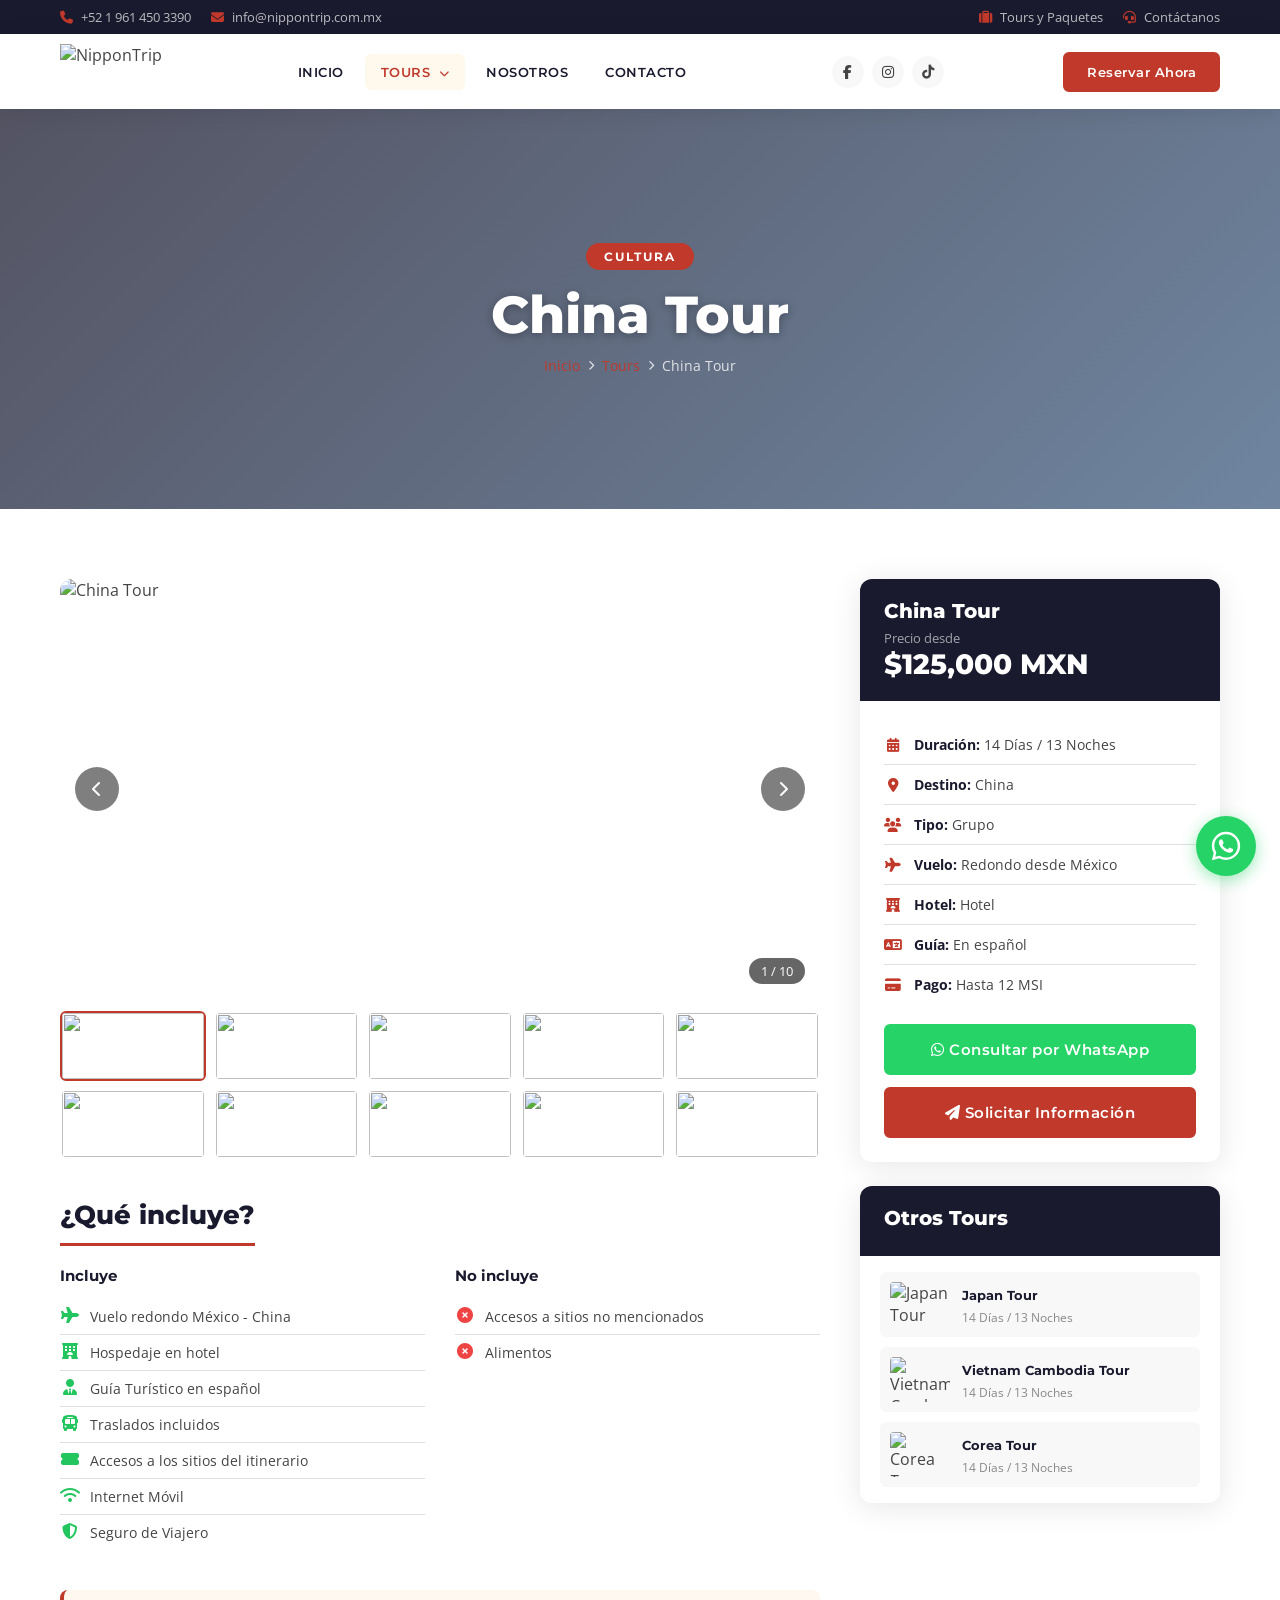
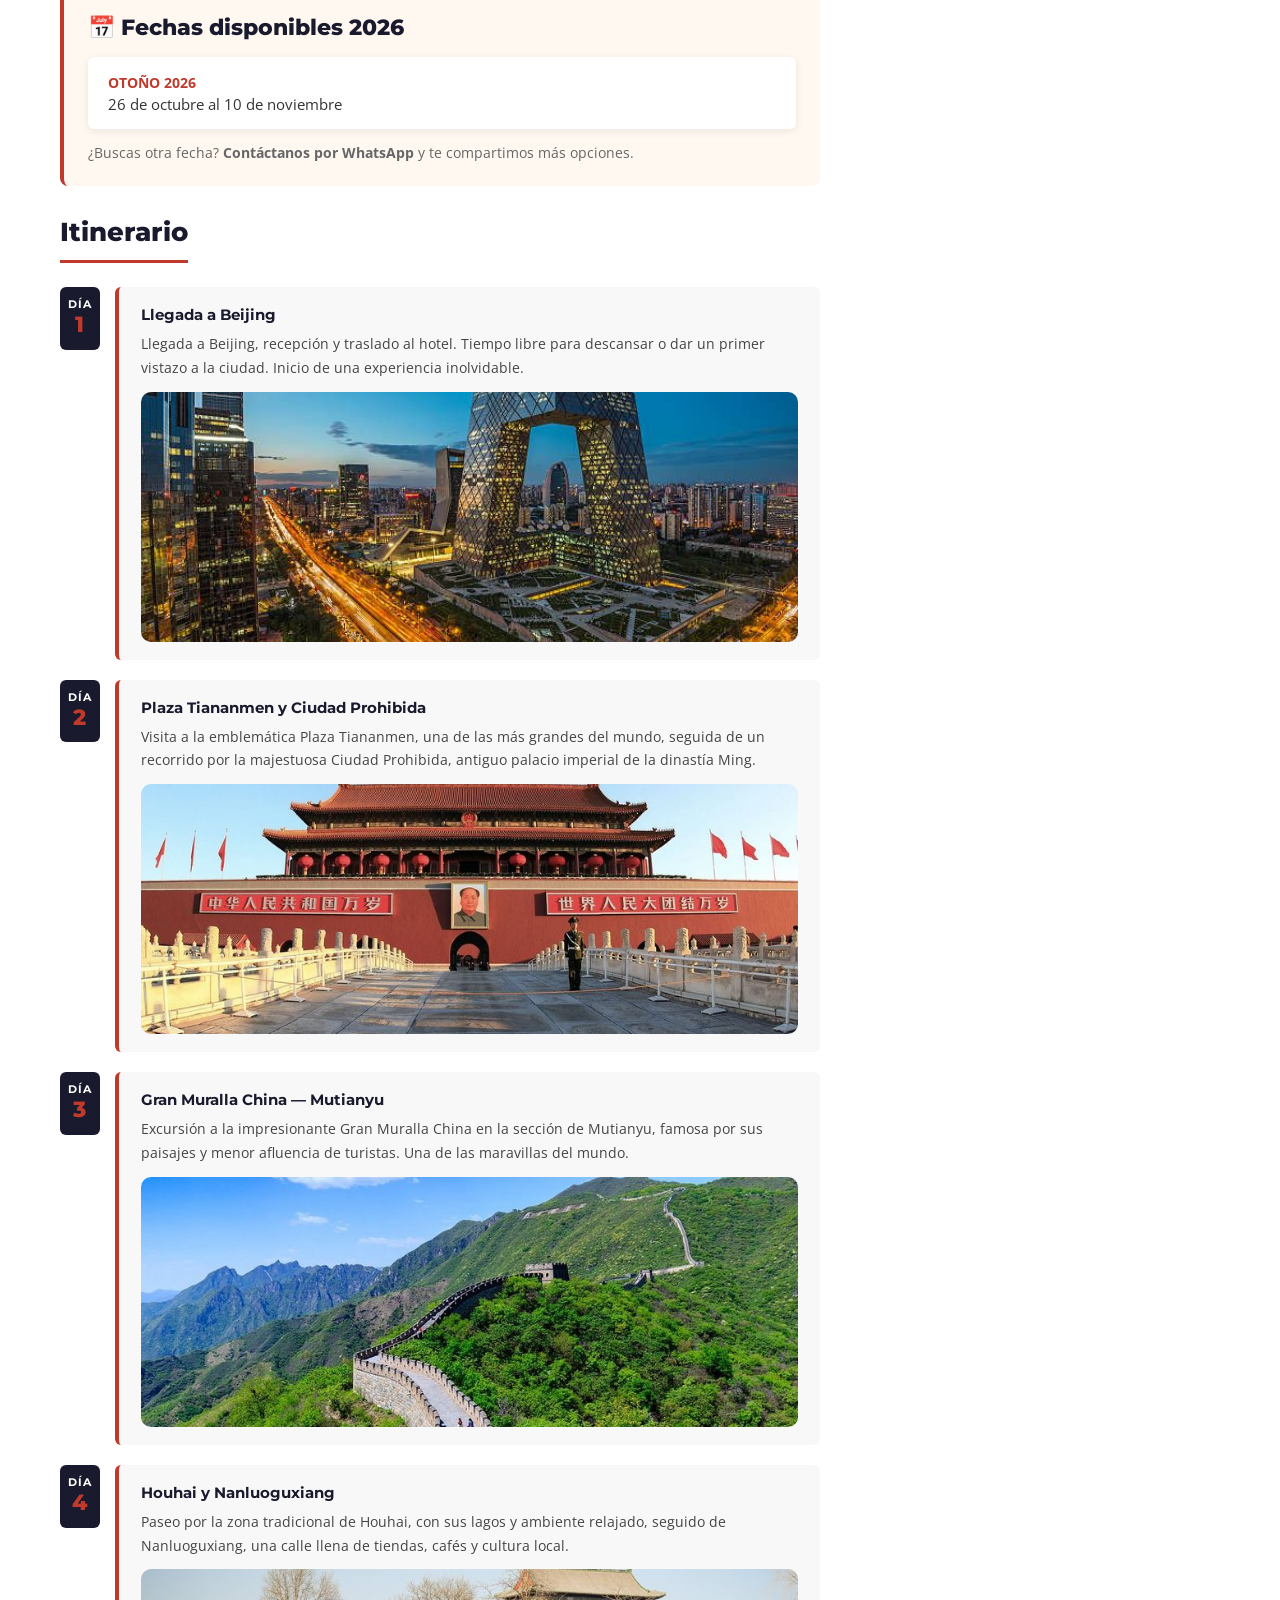
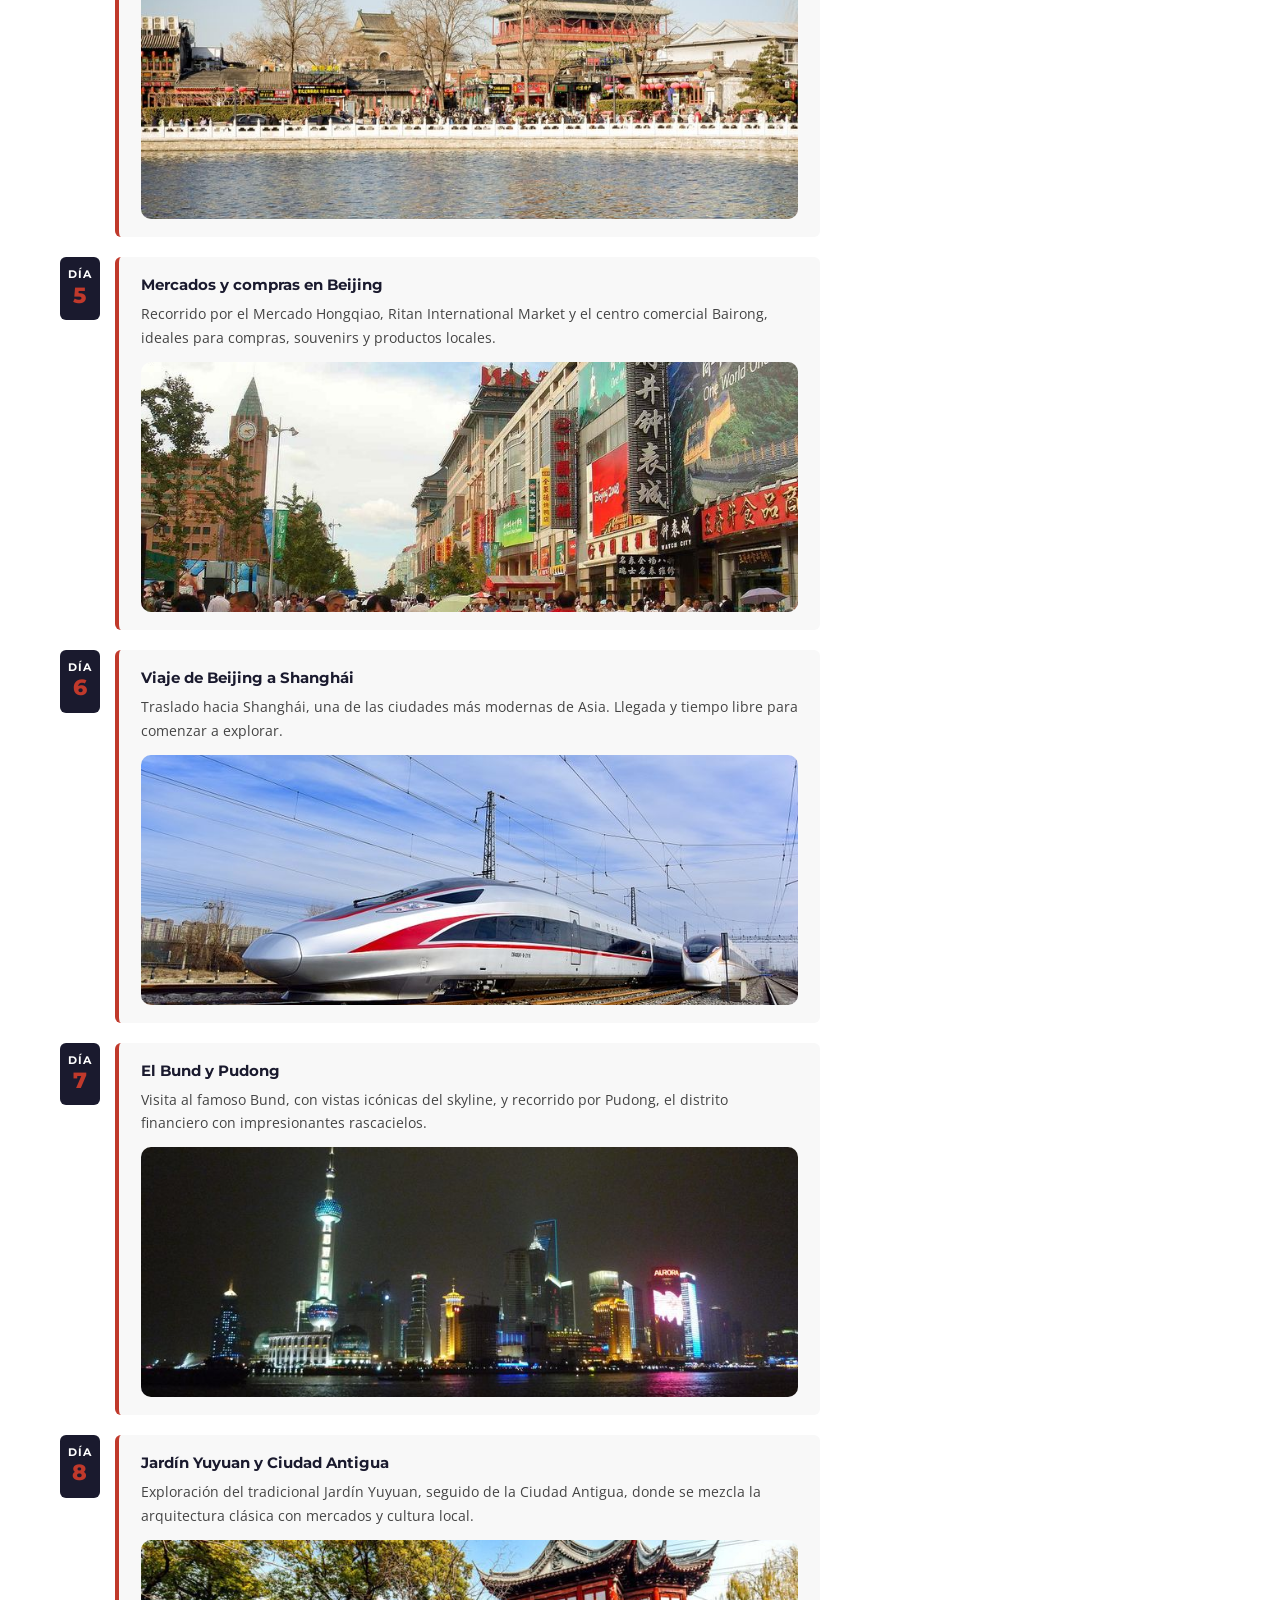
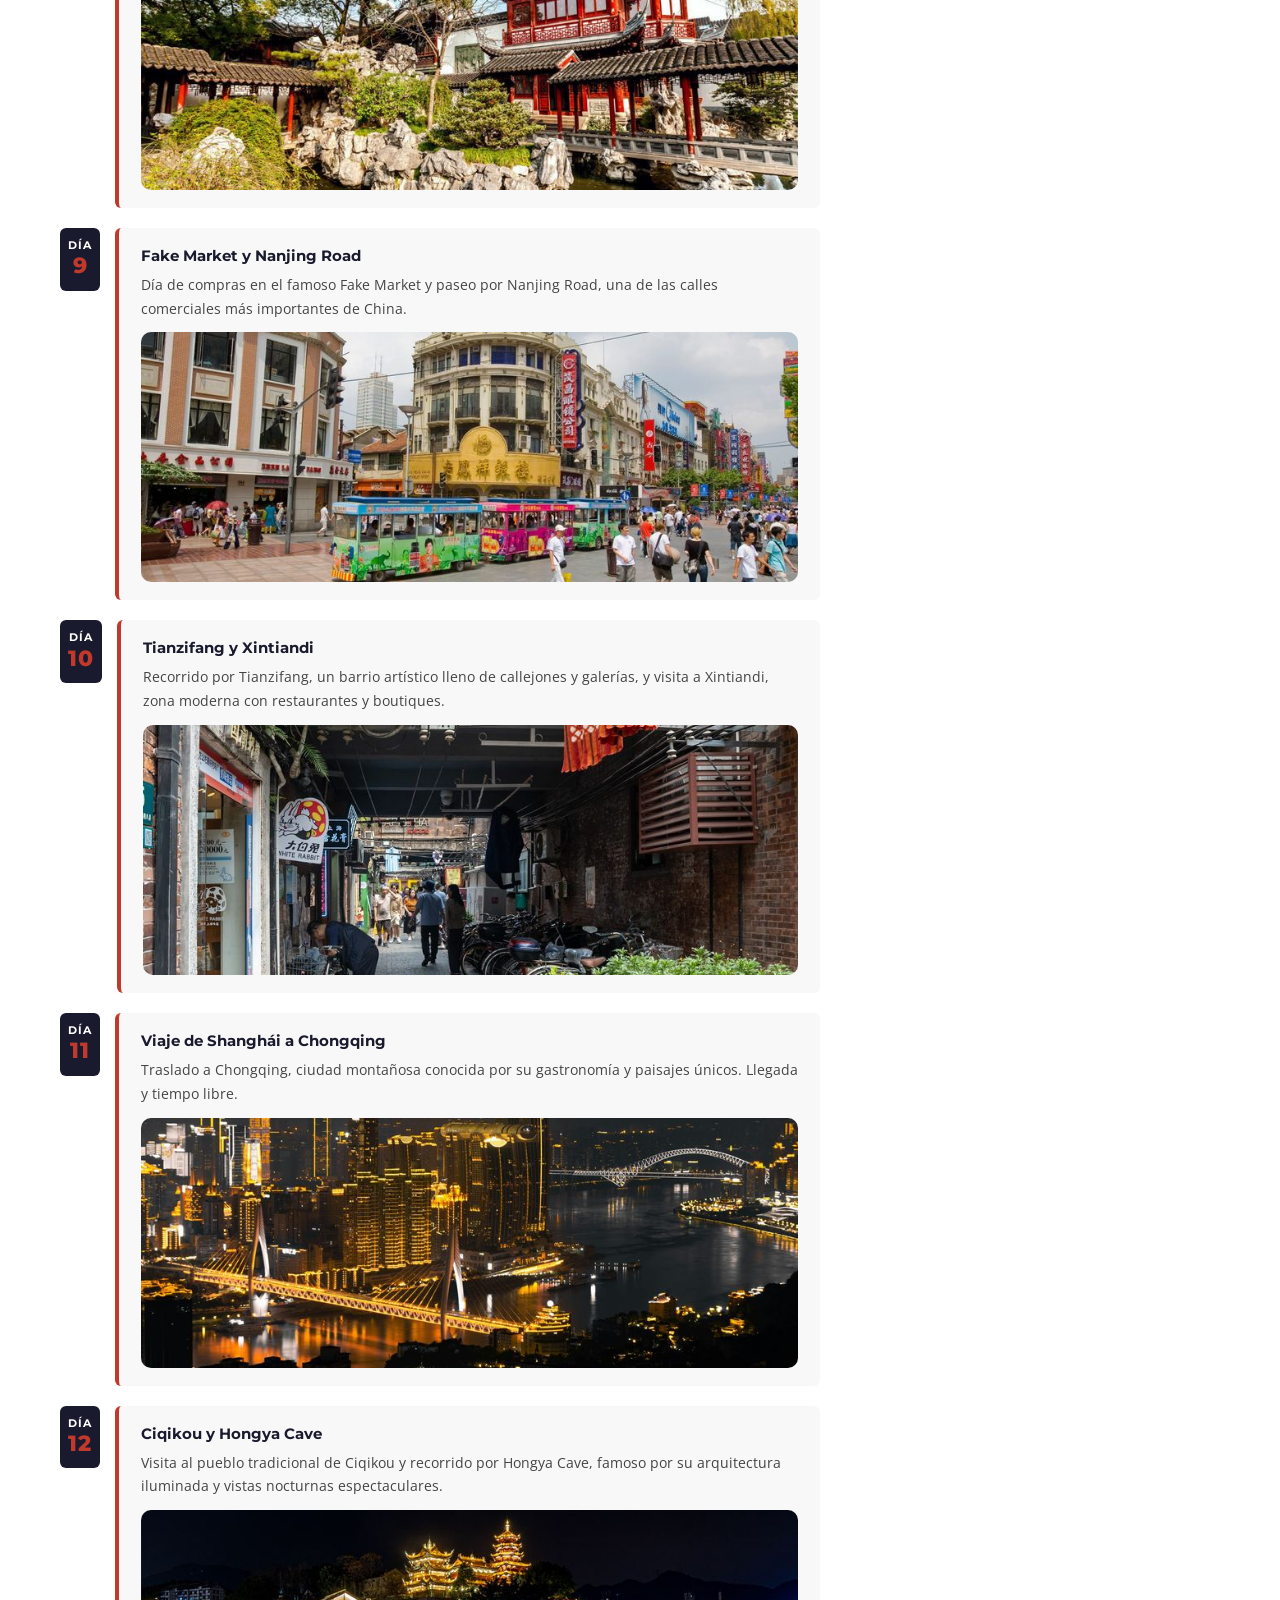
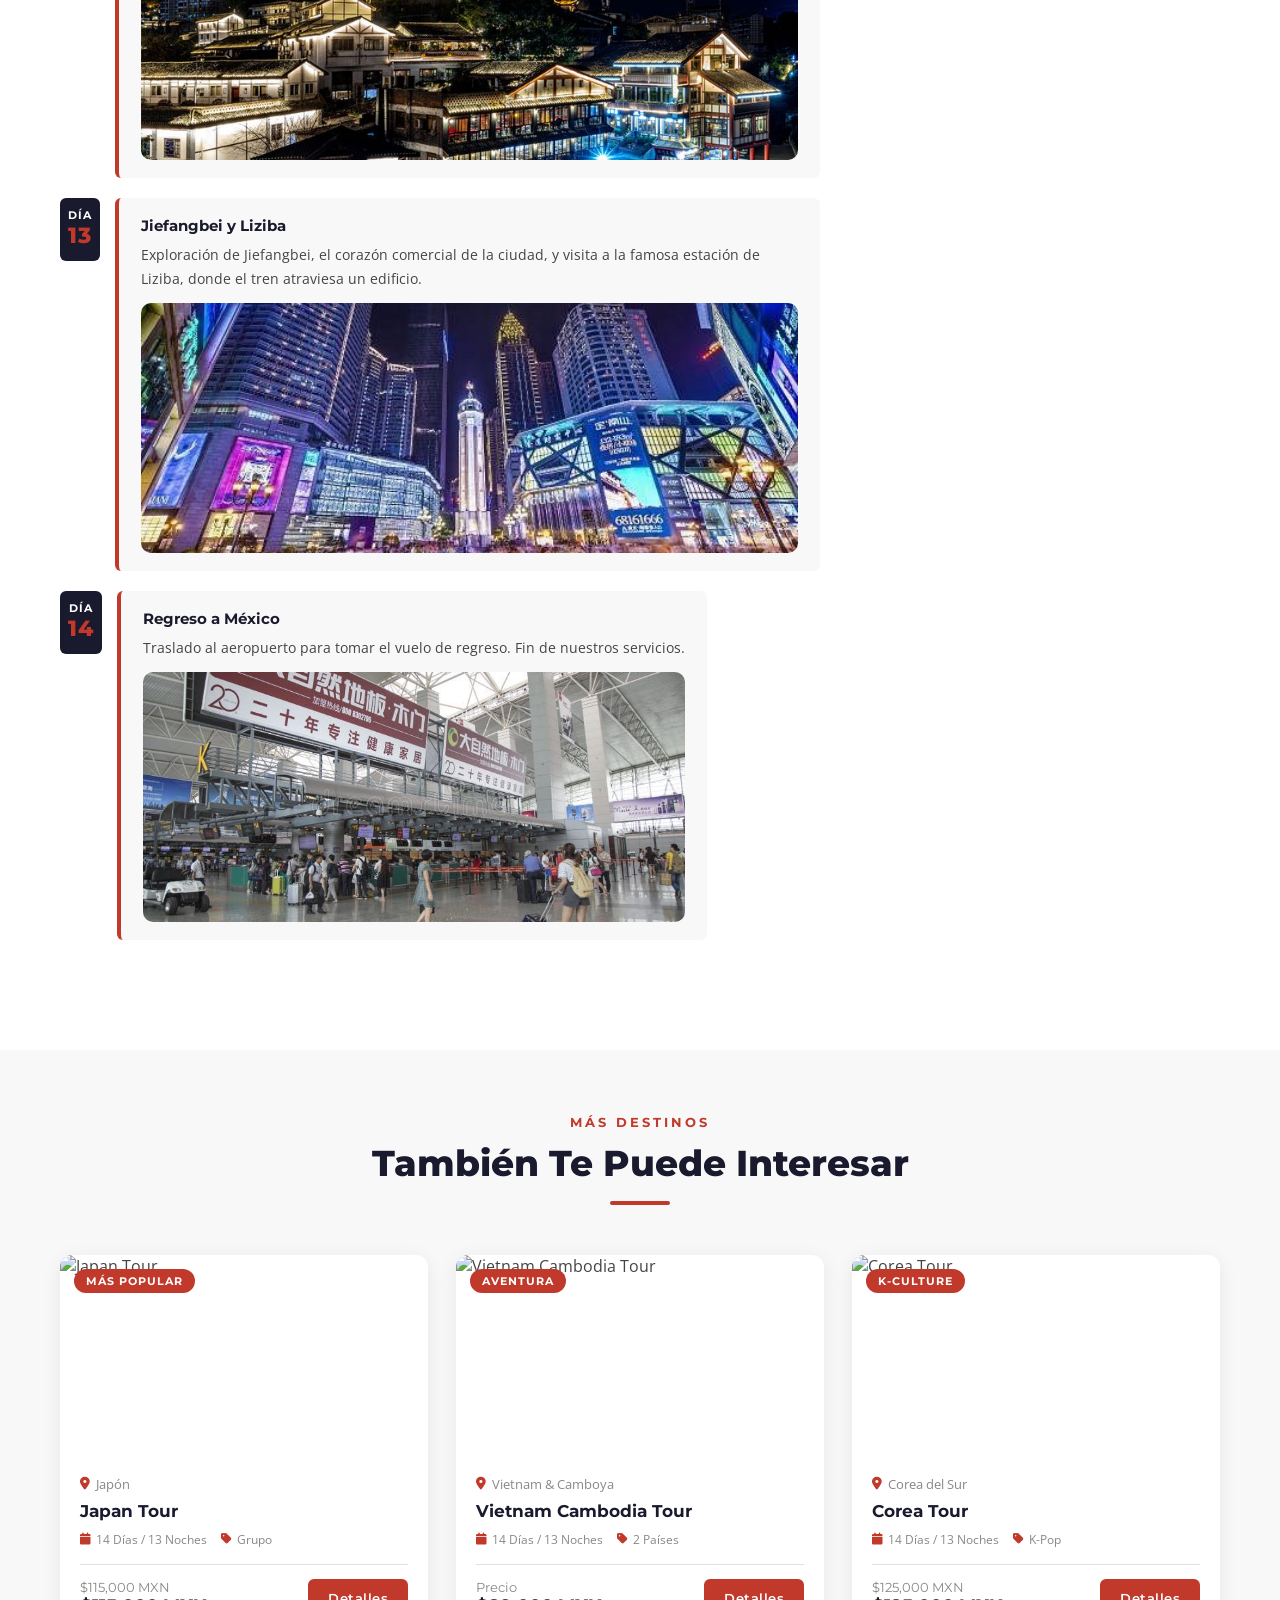
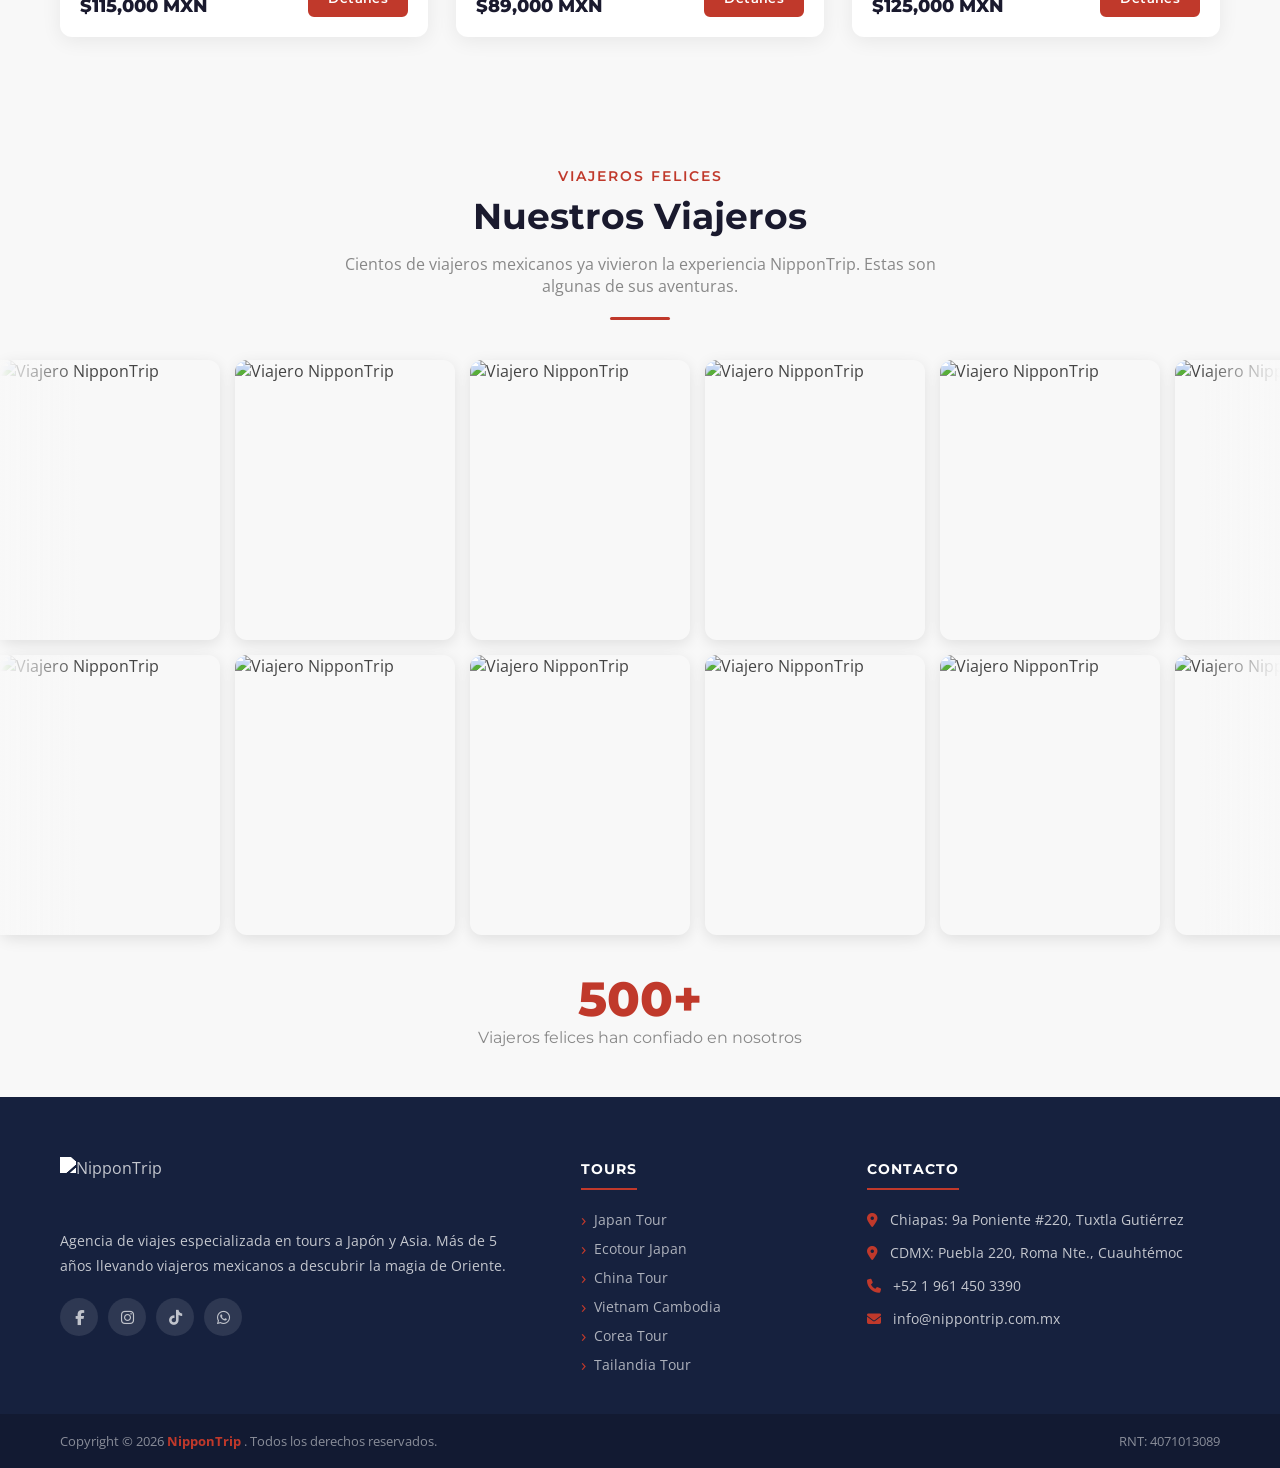
==== commit f6c76833: "Agregar fechas disponibles a China, Corea, Vietnam-Camboya y Tailandia tours" ====
--- a/china-tour.html
+++ b/china-tour.html
@@ -561,6 +561,16 @@
 </div>
 </div>
 </div>
+<div class="dates-section" style="margin-bottom:30px; padding:24px; background:#fff8f0; border-radius:8px; border-left:4px solid var(--primary);">
+<h2 style="font-family:'Montserrat',sans-serif; font-size:22px; font-weight:800; color:var(--dark); margin-bottom:16px;">📅 Fechas disponibles 2026</h2>
+<div style="display:flex; flex-wrap:wrap; gap:12px;">
+<div style="background:white; padding:14px 20px; border-radius:6px; box-shadow:0 2px 8px rgba(0,0,0,0.08); flex:1; min-width:200px;">
+<strong style="color:var(--primary); font-size:14px;">OTOÑO 2026</strong><br/>
+<span style="font-size:15px; color:#333;">26 de octubre al 10 de noviembre</span>
+</div>
+</div>
+<p style="margin-top:14px; font-size:14px; color:#666;">¿Buscas otra fecha? <strong>Contáctanos por WhatsApp</strong> y te compartimos más opciones.</p>
+</div>
 <div class="itinerary-section">
 <h2>
         Itinerario
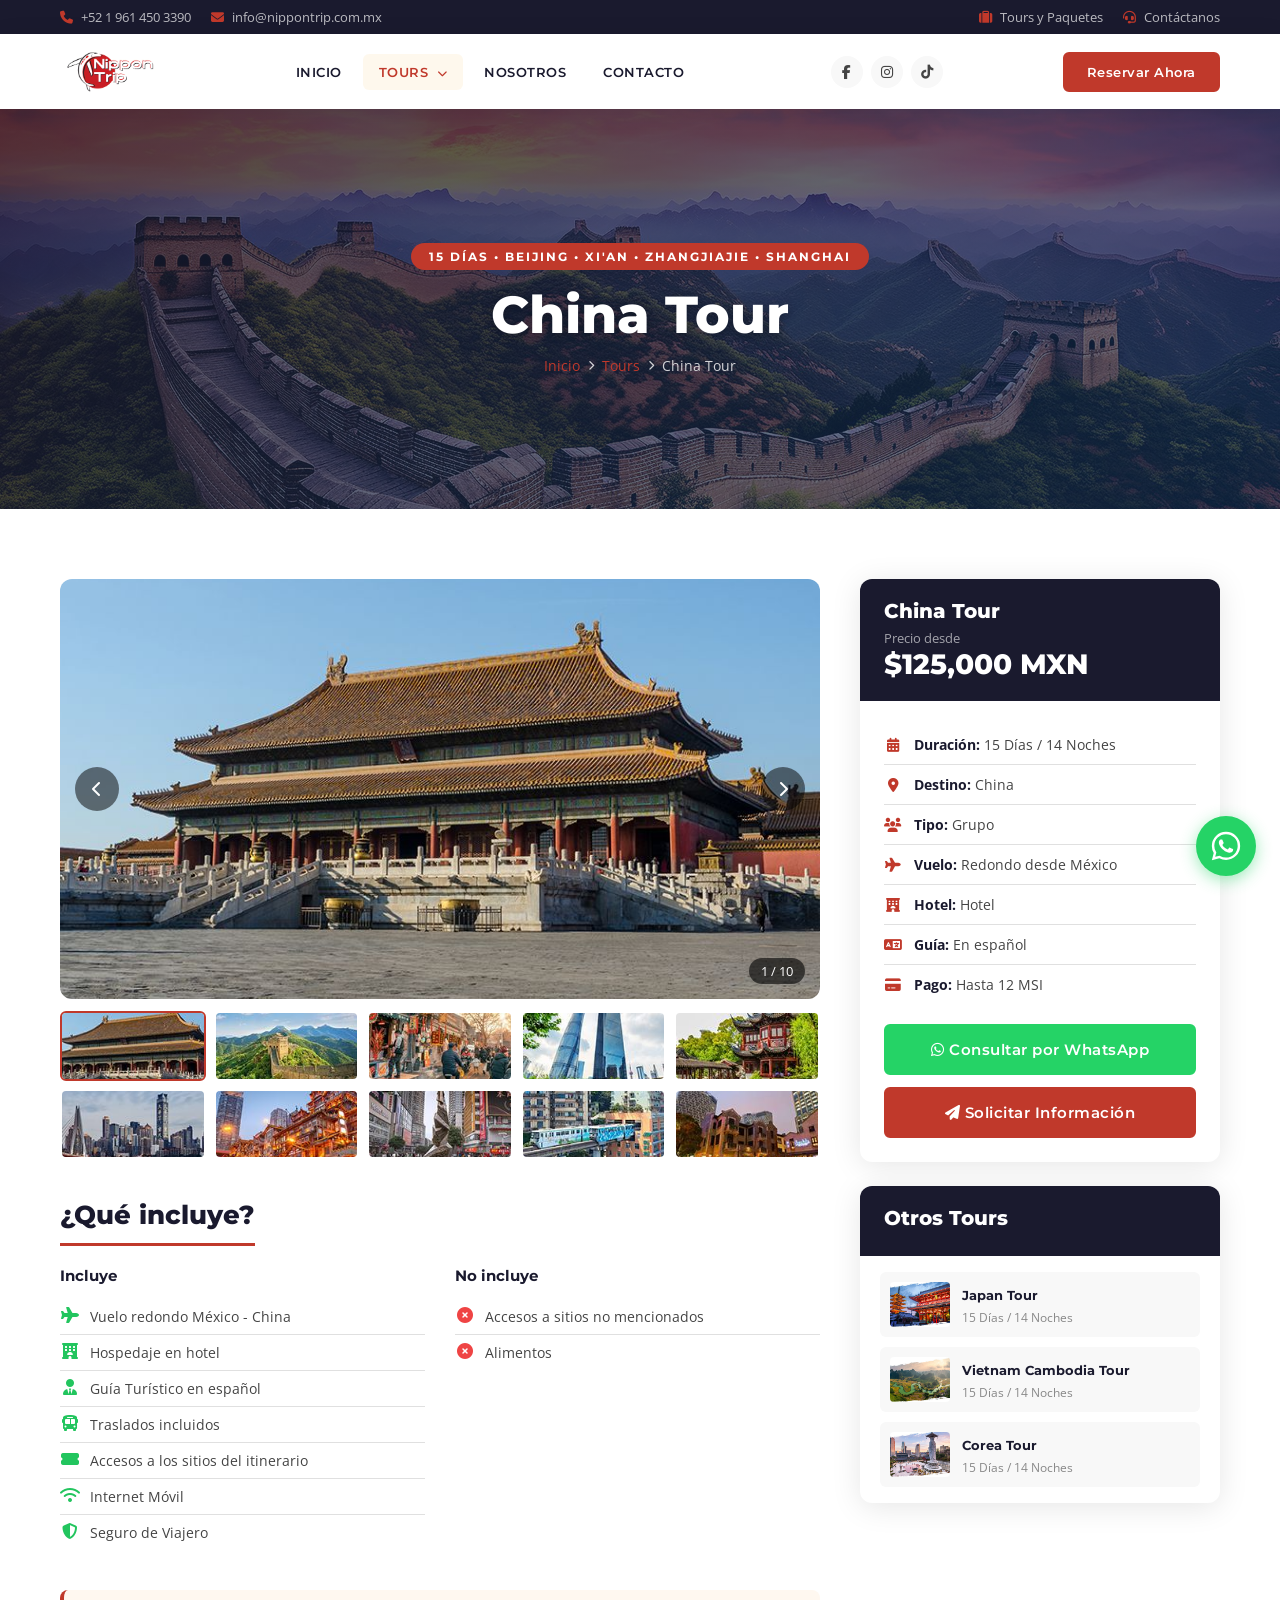
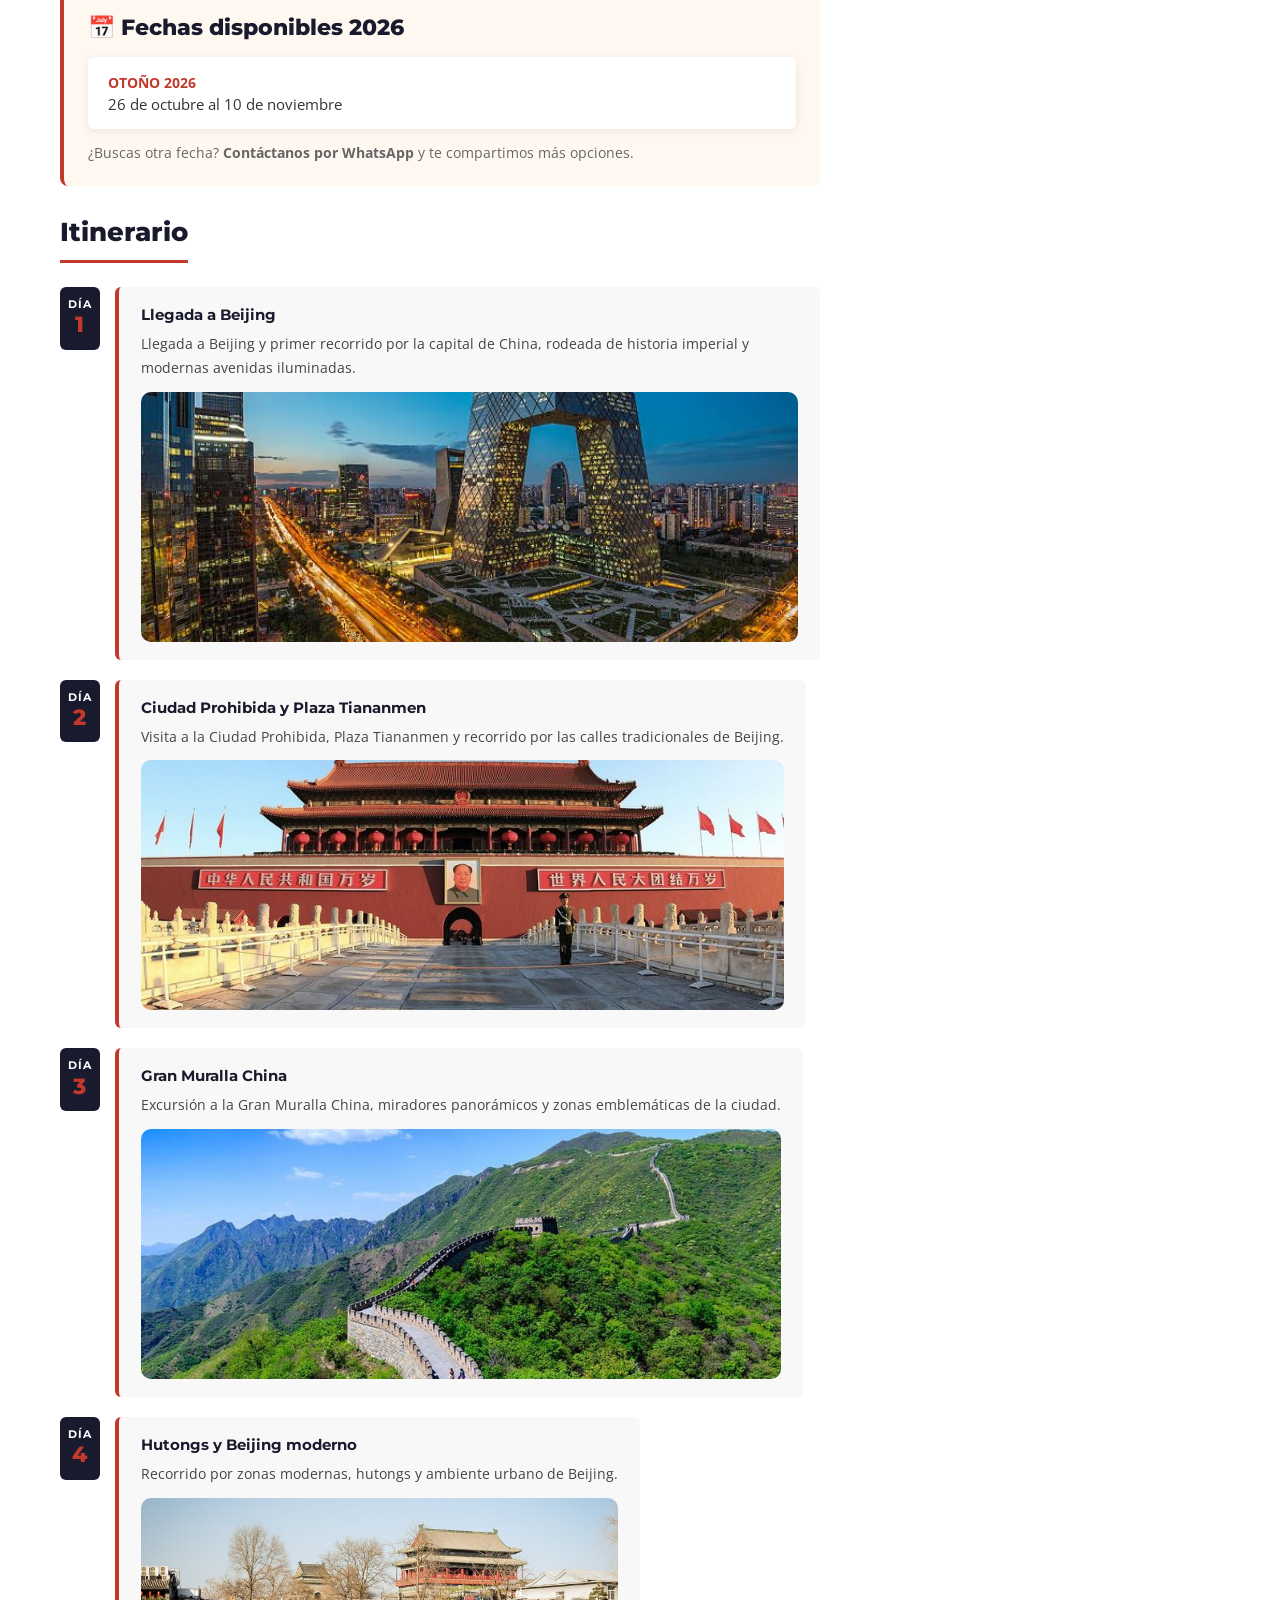
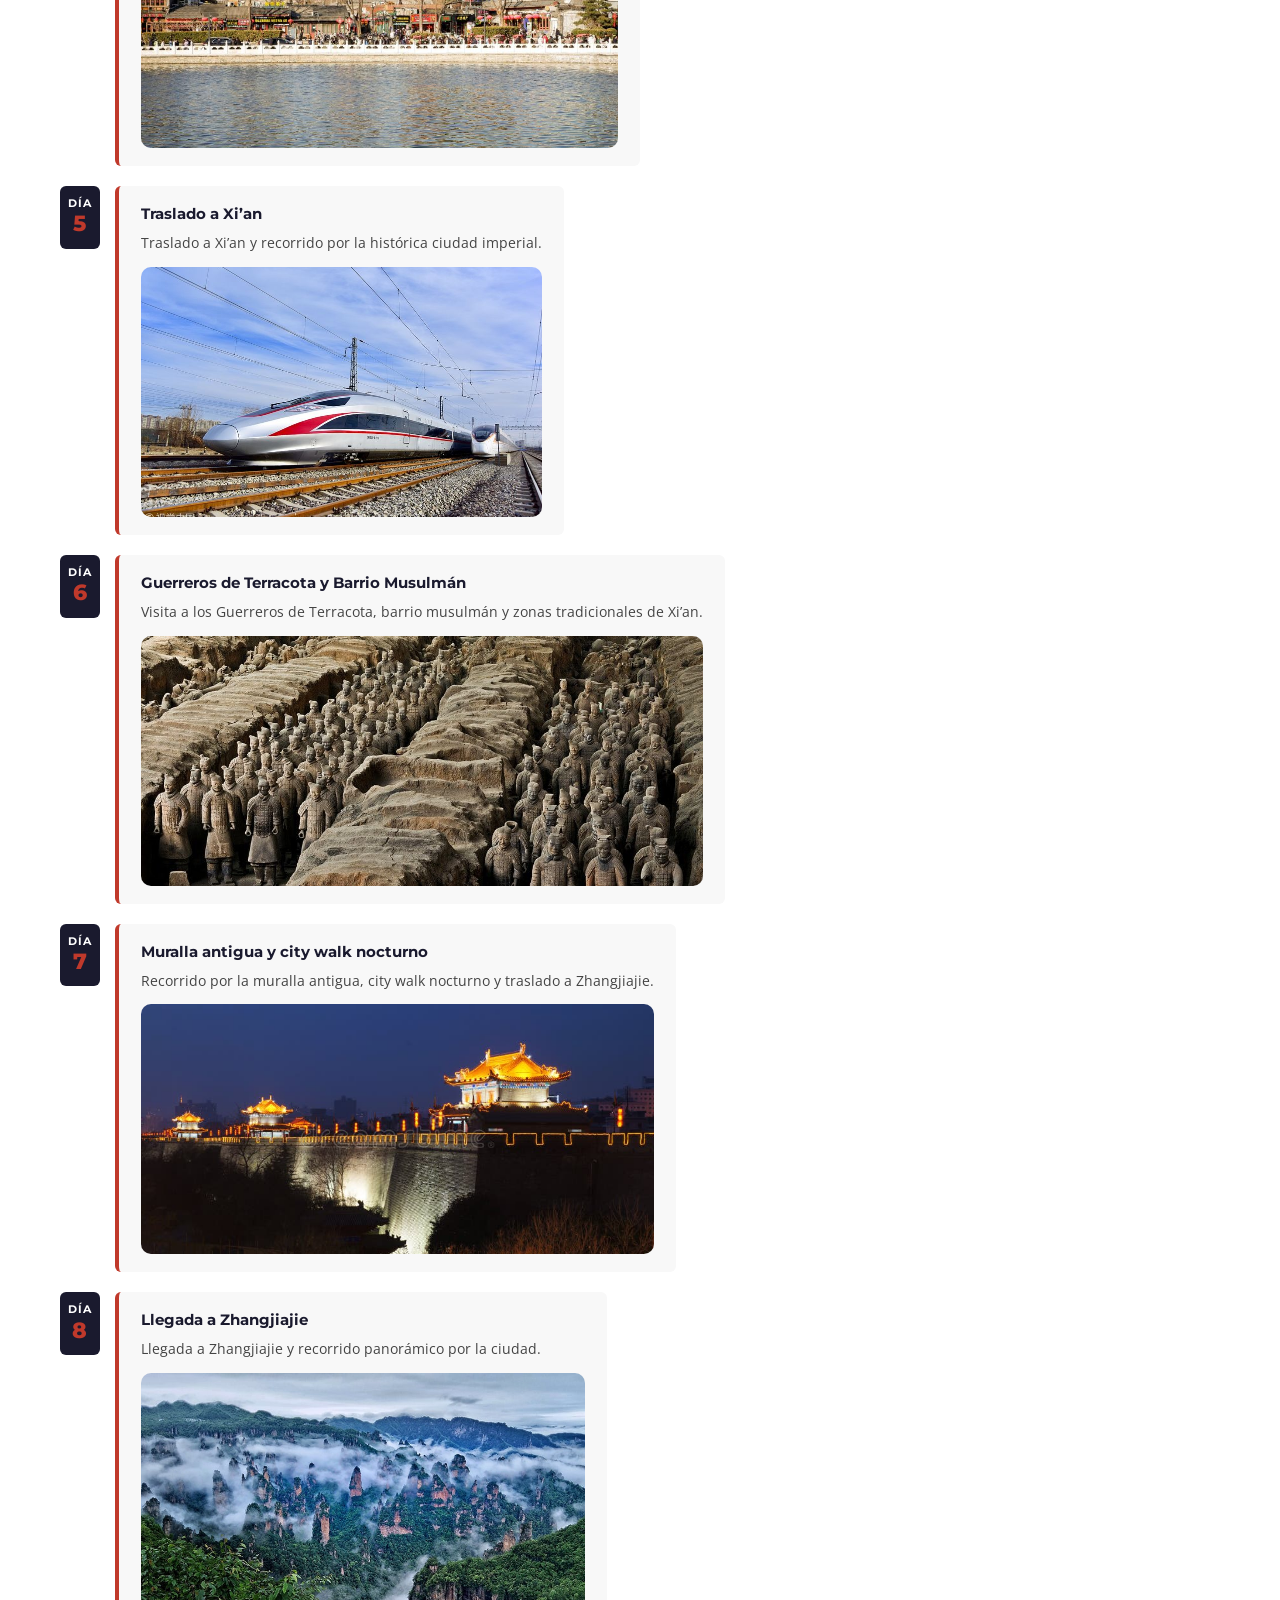
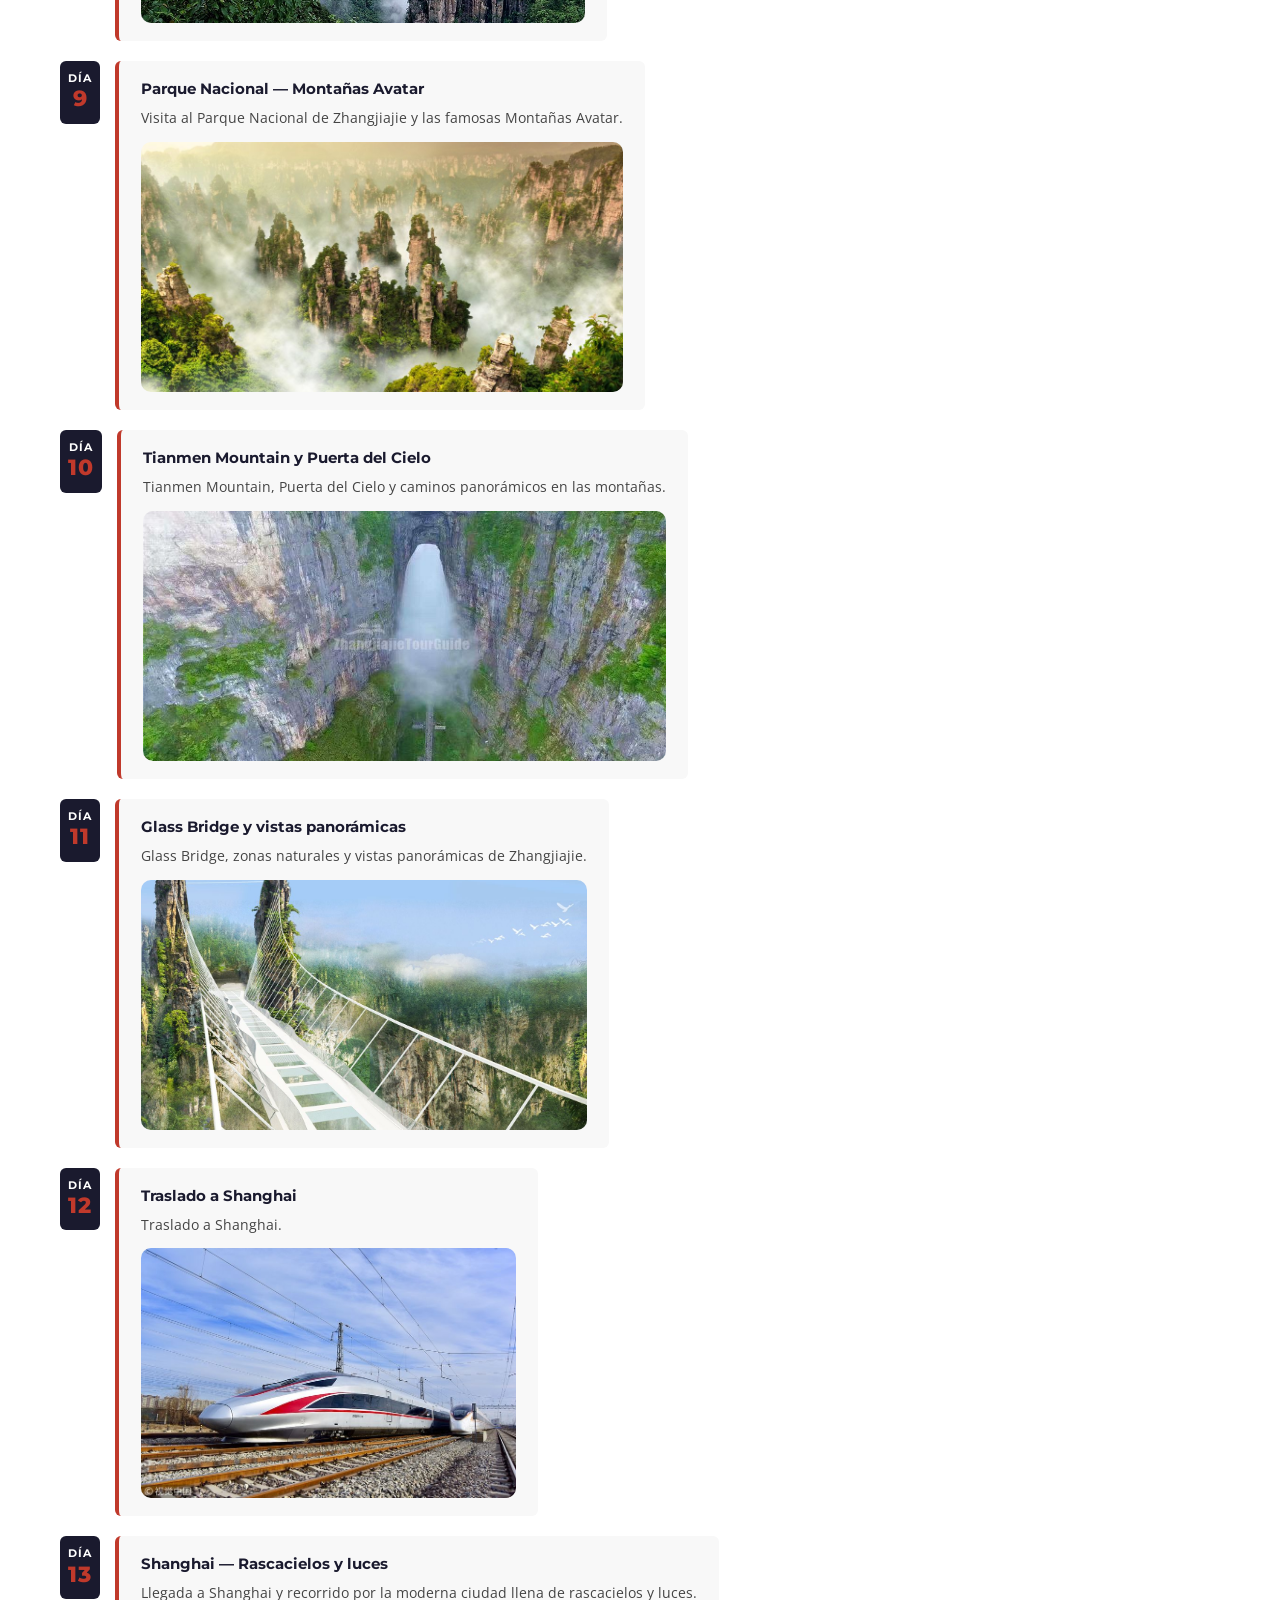
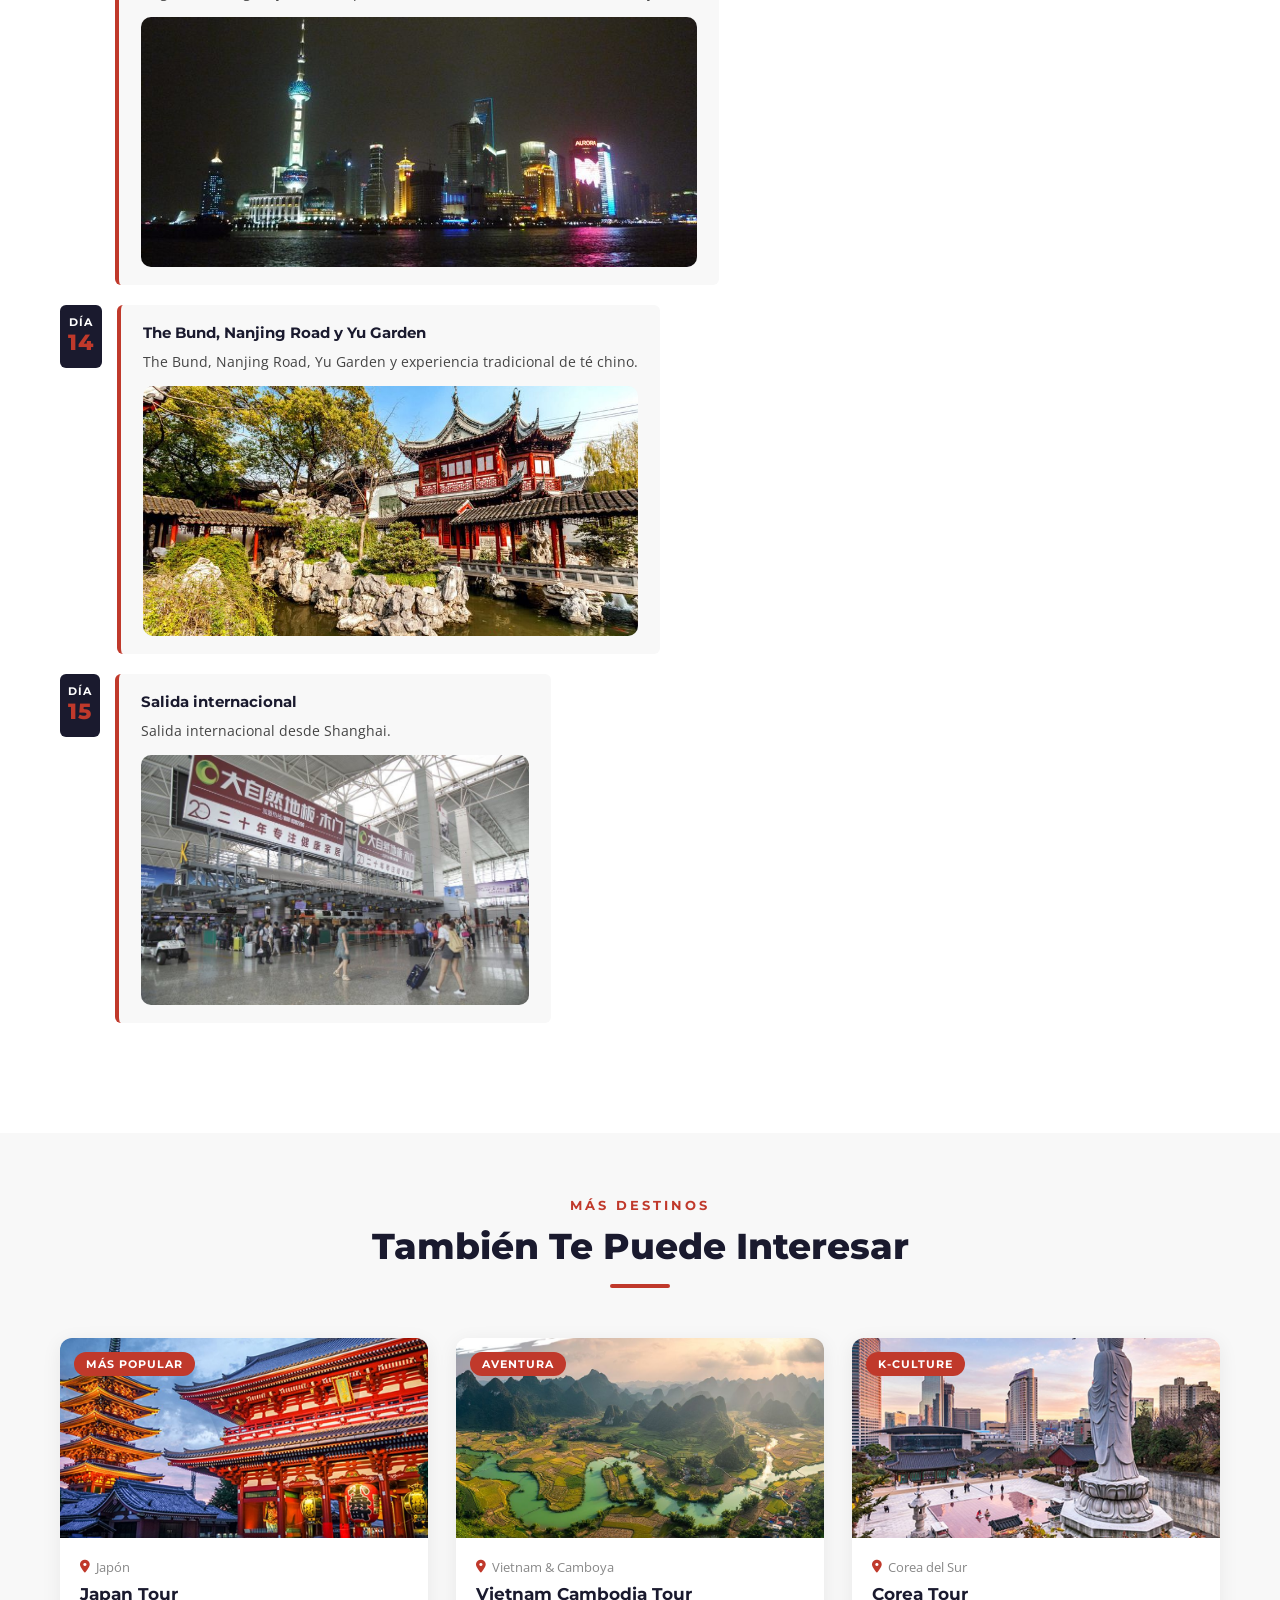
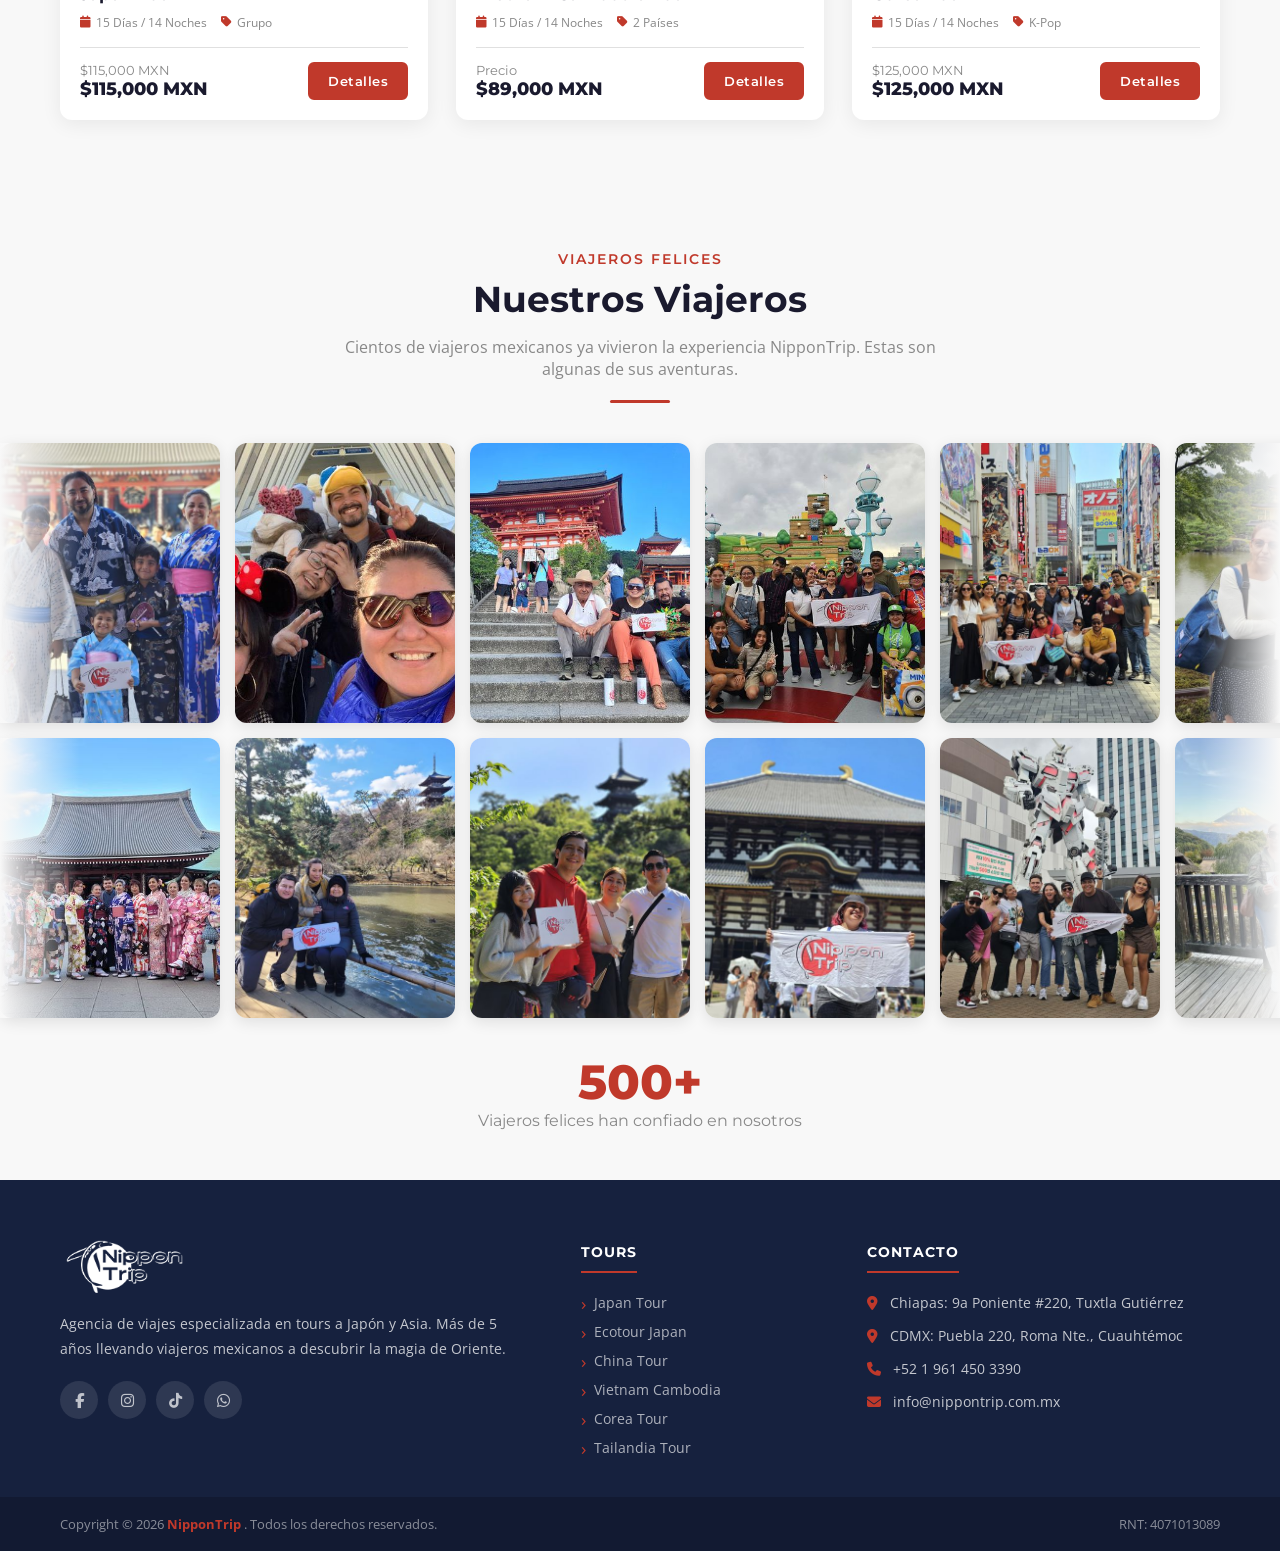
==== commit 26a940ea: "Actualizar China Tour: nuevo itinerario 15 días (Beijing, Xi'an, Zhangjiajie, Shanghai) con imágenes" ====
--- a/china-tour.html
+++ b/china-tour.html
@@ -4,9 +4,9 @@
 <head>
 <meta charset="utf-8"/>
 <meta content="width=device-width, initial-scale=1.0" name="viewport"/>
-<meta content="Tour a China 14 días desde México. Visita la Gran Muralla, Ciudad Prohibida, Shanghai y Chongqing. Incluye vuelo redondo, hoteles y guía en español." name="description"/>
+<meta content="Tour a China 15 días desde México. Visita Beijing, Xi'an, Zhangjiajie y Shanghai. Gran Muralla, Guerreros de Terracota, Montañas Avatar. Incluye vuelo redondo, hoteles y guía en español." name="description"/>
 <title>
-   China Tour 14 Días | Beijing, Shanghái, Chongqing | NipponTrip
+   China Tour 15 Días | Beijing, Xi'an, Zhangjiajie, Shanghái | NipponTrip
   </title>
 <link href="https://fonts.googleapis.com" rel="preconnect"/>
 <link crossorigin="" href="https://fonts.gstatic.com" rel="preconnect"/>
@@ -337,7 +337,7 @@
     "@context": "https://schema.org",
     "@type": "TouristTrip",
     "name": "China Tour - NipponTrip",
-    "description": "China Tour - NipponTrip. 14 Días / 13 Noches descubriendo China.",
+    "description": "China Tour - NipponTrip. 15 Días / 14 Noches descubriendo China.",
     "url": "https://nippontrip.com.mx/china-tour.html",
     "image": "https://nippontrip.com.mx/images/banner/china-tour-banner.jpg"
   }
@@ -454,7 +454,7 @@
 <div class="page-hero" style="background-image: url('images/banner/china-banner.jpg');">
 <div class="page-hero-content">
 <span class="badge">
-     Cultura
+     15 Días • Beijing • Xi'an • Zhangjiajie • Shanghai
     </span>
 <h1>
      China Tour
@@ -575,228 +575,173 @@
 <h2>
         Itinerario
        </h2>
-<div class="itinerary-item">
-<div class="day-badge">
-         DÍA
-         <span>
-          1
-         </span>
-</div>
-<div class="day-content">
-<h4>
-          Llegada a Beijing
-         </h4>
-<p>
-          Llegada a Beijing, recepción y traslado al hotel. Tiempo libre para descansar o dar un primer vistazo a la ciudad. Inicio de una experiencia inolvidable.
-         </p><img alt="Panorámica de Pekín, China" class="day-image" loading="lazy" src="itinerario-img/china-d1.jpg"/>
-</div>
-</div>
-<div class="itinerary-item">
-<div class="day-badge">
-         DÍA
-         <span>
-          2
-         </span>
-</div>
-<div class="day-content">
-<h4>
-          Plaza Tiananmen y Ciudad Prohibida
-         </h4>
-<p>
-          Visita a la emblemática Plaza Tiananmen, una de las más grandes del mundo, seguida de un recorrido por la majestuosa Ciudad Prohibida, antiguo palacio imperial de la dinastía Ming.
-         </p><img alt="Gran Muralla China" class="day-image" loading="lazy" src="itinerario-img/china-d2.jpg"/>
-</div>
-</div>
-<div class="itinerary-item">
-<div class="day-badge">
-         DÍA
-         <span>
-          3
-         </span>
-</div>
-<div class="day-content">
-<h4>
-          Gran Muralla China — Mutianyu
-         </h4>
-<p>
-          Excursión a la impresionante Gran Muralla China en la sección de Mutianyu, famosa por sus paisajes y menor afluencia de turistas. Una de las maravillas del mundo.
-         </p><img alt="Ciudad Prohibida, Pekín" class="day-image" loading="lazy" src="itinerario-img/china-d3.jpg"/>
-</div>
-</div>
-<div class="itinerary-item">
-<div class="day-badge">
-         DÍA
-         <span>
-          4
-         </span>
-</div>
-<div class="day-content">
-<h4>
-          Houhai y Nanluoguxiang
-         </h4>
-<p>
-          Paseo por la zona tradicional de Houhai, con sus lagos y ambiente relajado, seguido de Nanluoguxiang, una calle llena de tiendas, cafés y cultura local.
-         </p><img alt="Templo del Cielo, Pekín" class="day-image" loading="lazy" src="itinerario-img/china-d4.jpg"/>
-</div>
-</div>
-<div class="itinerary-item">
-<div class="day-badge">
-         DÍA
-         <span>
-          5
-         </span>
-</div>
-<div class="day-content">
-<h4>
-          Mercados y compras en Beijing
-         </h4>
-<p>
-          Recorrido por el Mercado Hongqiao, Ritan International Market y el centro comercial Bairong, ideales para compras, souvenirs y productos locales.
-         </p><img alt="Guerreros de Terracota, Xian" class="day-image" loading="lazy" src="itinerario-img/china-d5.jpg"/>
-</div>
-</div>
-<div class="itinerary-item">
-<div class="day-badge">
-         DÍA
-         <span>
-          6
-         </span>
-</div>
-<div class="day-content">
-<h4>
-          Viaje de Beijing a Shanghái
-         </h4>
-<p>
-          Traslado hacia Shanghái, una de las ciudades más modernas de Asia. Llegada y tiempo libre para comenzar a explorar.
-         </p><img alt="Barrio Musulmán, Xian" class="day-image" loading="lazy" src="itinerario-img/china-d6.jpg"/>
-</div>
-</div>
-<div class="itinerary-item">
-<div class="day-badge">
-         DÍA
-         <span>
-          7
-         </span>
-</div>
-<div class="day-content">
-<h4>
-          El Bund y Pudong
-         </h4>
-<p>
-          Visita al famoso Bund, con vistas icónicas del skyline, y recorrido por Pudong, el distrito financiero con impresionantes rascacielos.
-         </p><img alt="Panorámica de Chongqing" class="day-image" loading="lazy" src="itinerario-img/china-d7.jpg"/>
-</div>
-</div>
-<div class="itinerary-item">
-<div class="day-badge">
-         DÍA
-         <span>
-          8
-         </span>
-</div>
-<div class="day-content">
-<h4>
-          Jardín Yuyuan y Ciudad Antigua
-         </h4>
-<p>
-          Exploración del tradicional Jardín Yuyuan, seguido de la Ciudad Antigua, donde se mezcla la arquitectura clásica con mercados y cultura local.
-         </p><img alt="Crucero por las Tres Gargantas" class="day-image" loading="lazy" src="itinerario-img/china-d8.jpg"/>
-</div>
-</div>
-<div class="itinerary-item">
-<div class="day-badge">
-         DÍA
-         <span>
-          9
-         </span>
-</div>
-<div class="day-content">
-<h4>
-          Fake Market y Nanjing Road
-         </h4>
-<p>
-          Día de compras en el famoso Fake Market y paseo por Nanjing Road, una de las calles comerciales más importantes de China.
-         </p><img alt="Paisaje de las Tres Gargantas" class="day-image" loading="lazy" src="itinerario-img/china-d9.jpg"/>
-</div>
-</div>
-<div class="itinerary-item">
-<div class="day-badge">
-         DÍA
-         <span>
-          10
-         </span>
-</div>
-<div class="day-content">
-<h4>
-          Tianzifang y Xintiandi
-         </h4>
-<p>
-          Recorrido por Tianzifang, un barrio artístico lleno de callejones y galerías, y visita a Xintiandi, zona moderna con restaurantes y boutiques.
-         </p><img alt="Presa de las Tres Gargantas, Yichang" class="day-image" loading="lazy" src="itinerario-img/china-d10.jpg"/>
-</div>
-</div>
-<div class="itinerary-item">
-<div class="day-badge">
-         DÍA
-         <span>
-          11
-         </span>
-</div>
-<div class="day-content">
-<h4>
-          Viaje de Shanghái a Chongqing
-         </h4>
-<p>
-          Traslado a Chongqing, ciudad montañosa conocida por su gastronomía y paisajes únicos. Llegada y tiempo libre.
-         </p><img alt="El Bund, Shanghái" class="day-image" loading="lazy" src="itinerario-img/china-d11.jpg"/>
-</div>
-</div>
-<div class="itinerary-item">
-<div class="day-badge">
-         DÍA
-         <span>
-          12
-         </span>
-</div>
-<div class="day-content">
-<h4>
-          Ciqikou y Hongya Cave
-         </h4>
-<p>
-          Visita al pueblo tradicional de Ciqikou y recorrido por Hongya Cave, famoso por su arquitectura iluminada y vistas nocturnas espectaculares.
-         </p><img alt="Jardín Yuyuan, Shanghái" class="day-image" loading="lazy" src="itinerario-img/china-d12.jpg"/>
-</div>
-</div>
-<div class="itinerary-item">
-<div class="day-badge">
-         DÍA
-         <span>
-          13
-         </span>
-</div>
-<div class="day-content">
-<h4>
-          Jiefangbei y Liziba
-         </h4>
-<p>
-          Exploración de Jiefangbei, el corazón comercial de la ciudad, y visita a la famosa estación de Liziba, donde el tren atraviesa un edificio.
-         </p><img alt="Panorámica de Pudong, Shanghái" class="day-image" loading="lazy" src="itinerario-img/china-d13.jpg"/>
-</div>
-</div>
-<div class="itinerary-item">
-<div class="day-badge">
-         DÍA
-         <span>
-          14
-         </span>
-</div>
-<div class="day-content">
-<h4>
-          Regreso a México
-         </h4>
-<p>
-          Traslado al aeropuerto para tomar el vuelo de regreso. Fin de nuestros servicios.
-         </p><img alt="Aeropuerto de Shanghái" class="day-image" loading="lazy" src="itinerario-img/china-d14.jpg"/>
+<!-- BEIJING (Días 1-4) -->
+<div class="itinerary-item">
+<div class="day-badge">
+         DÍA
+         <span>1</span>
+</div>
+<div class="day-content">
+<h4>Llegada a Beijing</h4>
+<p>Llegada a Beijing y primer recorrido por la capital de China, rodeada de historia imperial y modernas avenidas iluminadas.</p>
+<img alt="Beijing moderno, skyline nocturno" class="day-image" loading="lazy" src="itinerario-img/china-d1.jpg"/>
+</div>
+</div>
+<div class="itinerary-item">
+<div class="day-badge">
+         DÍA
+         <span>2</span>
+</div>
+<div class="day-content">
+<h4>Ciudad Prohibida y Plaza Tiananmen</h4>
+<p>Visita a la Ciudad Prohibida, Plaza Tiananmen y recorrido por las calles tradicionales de Beijing.</p>
+<img alt="Plaza Tiananmen y Ciudad Prohibida, Beijing" class="day-image" loading="lazy" src="itinerario-img/china-d2.jpg"/>
+</div>
+</div>
+<div class="itinerary-item">
+<div class="day-badge">
+         DÍA
+         <span>3</span>
+</div>
+<div class="day-content">
+<h4>Gran Muralla China</h4>
+<p>Excursión a la Gran Muralla China, miradores panorámicos y zonas emblemáticas de la ciudad.</p>
+<img alt="Gran Muralla China" class="day-image" loading="lazy" src="itinerario-img/china-d3.jpg"/>
+</div>
+</div>
+<div class="itinerary-item">
+<div class="day-badge">
+         DÍA
+         <span>4</span>
+</div>
+<div class="day-content">
+<h4>Hutongs y Beijing moderno</h4>
+<p>Recorrido por zonas modernas, hutongs y ambiente urbano de Beijing.</p>
+<img alt="Hutongs tradicionales de Beijing" class="day-image" loading="lazy" src="itinerario-img/china-d4.jpg"/>
+</div>
+</div>
+<!-- XI'AN (Días 5-7) -->
+<div class="itinerary-item">
+<div class="day-badge">
+         DÍA
+         <span>5</span>
+</div>
+<div class="day-content">
+<h4>Traslado a Xi’an</h4>
+<p>Traslado a Xi’an y recorrido por la histórica ciudad imperial.</p>
+<img alt="Tren de alta velocidad en China" class="day-image" loading="lazy" src="itinerario-img/china-d6.jpg"/>
+</div>
+</div>
+<div class="itinerary-item">
+<div class="day-badge">
+         DÍA
+         <span>6</span>
+</div>
+<div class="day-content">
+<h4>Guerreros de Terracota y Barrio Musulmán</h4>
+<p>Visita a los Guerreros de Terracota, barrio musulmán y zonas tradicionales de Xi’an.</p>
+<img alt="Guerreros de Terracota, Xi'an" class="day-image" loading="lazy" src="itinerario-img/china-d6-xian-terracotta.jpg"/>
+</div>
+</div>
+<div class="itinerary-item">
+<div class="day-badge">
+         DÍA
+         <span>7</span>
+</div>
+<div class="day-content">
+<h4>Muralla antigua y city walk nocturno</h4>
+<p>Recorrido por la muralla antigua, city walk nocturno y traslado a Zhangjiajie.</p>
+<img alt="Muralla antigua de Xi'an de noche" class="day-image" loading="lazy" src="itinerario-img/china-d7-xian-wall.jpg"/>
+</div>
+</div>
+<!-- ZHANGJIAJIE (Días 8-11) -->
+<div class="itinerary-item">
+<div class="day-badge">
+         DÍA
+         <span>8</span>
+</div>
+<div class="day-content">
+<h4>Llegada a Zhangjiajie</h4>
+<p>Llegada a Zhangjiajie y recorrido panorámico por la ciudad.</p>
+<img alt="Ciudad de Zhangjiajie" class="day-image" loading="lazy" src="itinerario-img/china-d8-zhangjiajie-city.jpg"/>
+</div>
+</div>
+<div class="itinerary-item">
+<div class="day-badge">
+         DÍA
+         <span>9</span>
+</div>
+<div class="day-content">
+<h4>Parque Nacional — Montañas Avatar</h4>
+<p>Visita al Parque Nacional de Zhangjiajie y las famosas Montañas Avatar.</p>
+<img alt="Montañas Avatar, Parque Nacional Zhangjiajie" class="day-image" loading="lazy" src="itinerario-img/china-d9-avatar.jpg"/>
+</div>
+</div>
+<div class="itinerary-item">
+<div class="day-badge">
+         DÍA
+         <span>10</span>
+</div>
+<div class="day-content">
+<h4>Tianmen Mountain y Puerta del Cielo</h4>
+<p>Tianmen Mountain, Puerta del Cielo y caminos panorámicos en las montañas.</p>
+<img alt="Tianmen Mountain, Puerta del Cielo" class="day-image" loading="lazy" src="itinerario-img/china-d10-tianmen.jpg"/>
+</div>
+</div>
+<div class="itinerary-item">
+<div class="day-badge">
+         DÍA
+         <span>11</span>
+</div>
+<div class="day-content">
+<h4>Glass Bridge y vistas panorámicas</h4>
+<p>Glass Bridge, zonas naturales y vistas panorámicas de Zhangjiajie.</p>
+<img alt="Glass Bridge, Zhangjiajie" class="day-image" loading="lazy" src="itinerario-img/china-d11-glass-bridge.jpg"/>
+</div>
+</div>
+<!-- SHANGHAI (Días 12-15) -->
+<div class="itinerary-item">
+<div class="day-badge">
+         DÍA
+         <span>12</span>
+</div>
+<div class="day-content">
+<h4>Traslado a Shanghai</h4>
+<p>Traslado a Shanghai.</p>
+<img alt="Tren de alta velocidad en China" class="day-image" loading="lazy" src="itinerario-img/china-d6.jpg"/>
+</div>
+</div>
+<div class="itinerary-item">
+<div class="day-badge">
+         DÍA
+         <span>13</span>
+</div>
+<div class="day-content">
+<h4>Shanghai — Rascacielos y luces</h4>
+<p>Llegada a Shanghai y recorrido por la moderna ciudad llena de rascacielos y luces.</p>
+<img alt="Skyline nocturno de Shanghai" class="day-image" loading="lazy" src="itinerario-img/china-d7.jpg"/>
+</div>
+</div>
+<div class="itinerary-item">
+<div class="day-badge">
+         DÍA
+         <span>14</span>
+</div>
+<div class="day-content">
+<h4>The Bund, Nanjing Road y Yu Garden</h4>
+<p>The Bund, Nanjing Road, Yu Garden y experiencia tradicional de té chino.</p>
+<img alt="Yu Garden, Shanghai" class="day-image" loading="lazy" src="itinerario-img/china-d8.jpg"/>
+</div>
+</div>
+<div class="itinerary-item">
+<div class="day-badge">
+         DÍA
+         <span>15</span>
+</div>
+<div class="day-content">
+<h4>Salida internacional</h4>
+<p>Salida internacional desde Shanghai.</p>
+<img alt="Aeropuerto de Shanghai" class="day-image" loading="lazy" src="itinerario-img/china-d14.jpg"/>
 </div>
 </div>
 </div>
@@ -821,7 +766,7 @@
 <strong>
             Duración:
            </strong>
-           14 Días / 13 Noches
+           15 Días / 14 Noches
           </span>
 </li>
 <li>
@@ -915,7 +860,7 @@
            </strong>
 <br/>
 <span style="font-size:12px;color:var(--text-light);">
-            14 Días / 13 Noches
+            15 Días / 14 Noches
            </span>
 </div>
 </a>
@@ -927,7 +872,7 @@
            </strong>
 <br/>
 <span style="font-size:12px;color:var(--text-light);">
-            14 Días / 13 Noches
+            15 Días / 14 Noches
            </span>
 </div>
 </a>
@@ -939,7 +884,7 @@
            </strong>
 <br/>
 <span style="font-size:12px;color:var(--text-light);">
-            14 Días / 13 Noches
+            15 Días / 14 Noches
            </span>
 </div>
 </a>
@@ -985,7 +930,7 @@
 <span>
 <i class="fas fa-calendar">
 </i>
-         14 Días / 13 Noches
+         15 Días / 14 Noches
         </span>
 <span>
 <i class="fas fa-tag">
@@ -1028,7 +973,7 @@
 <span>
 <i class="fas fa-calendar">
 </i>
-         14 Días / 13 Noches
+         15 Días / 14 Noches
         </span>
 <span>
 <i class="fas fa-tag">
@@ -1073,7 +1018,7 @@
 <span>
 <i class="fas fa-calendar">
 </i>
-         14 Días / 13 Noches
+         15 Días / 14 Noches
         </span>
 <span>
 <i class="fas fa-tag">
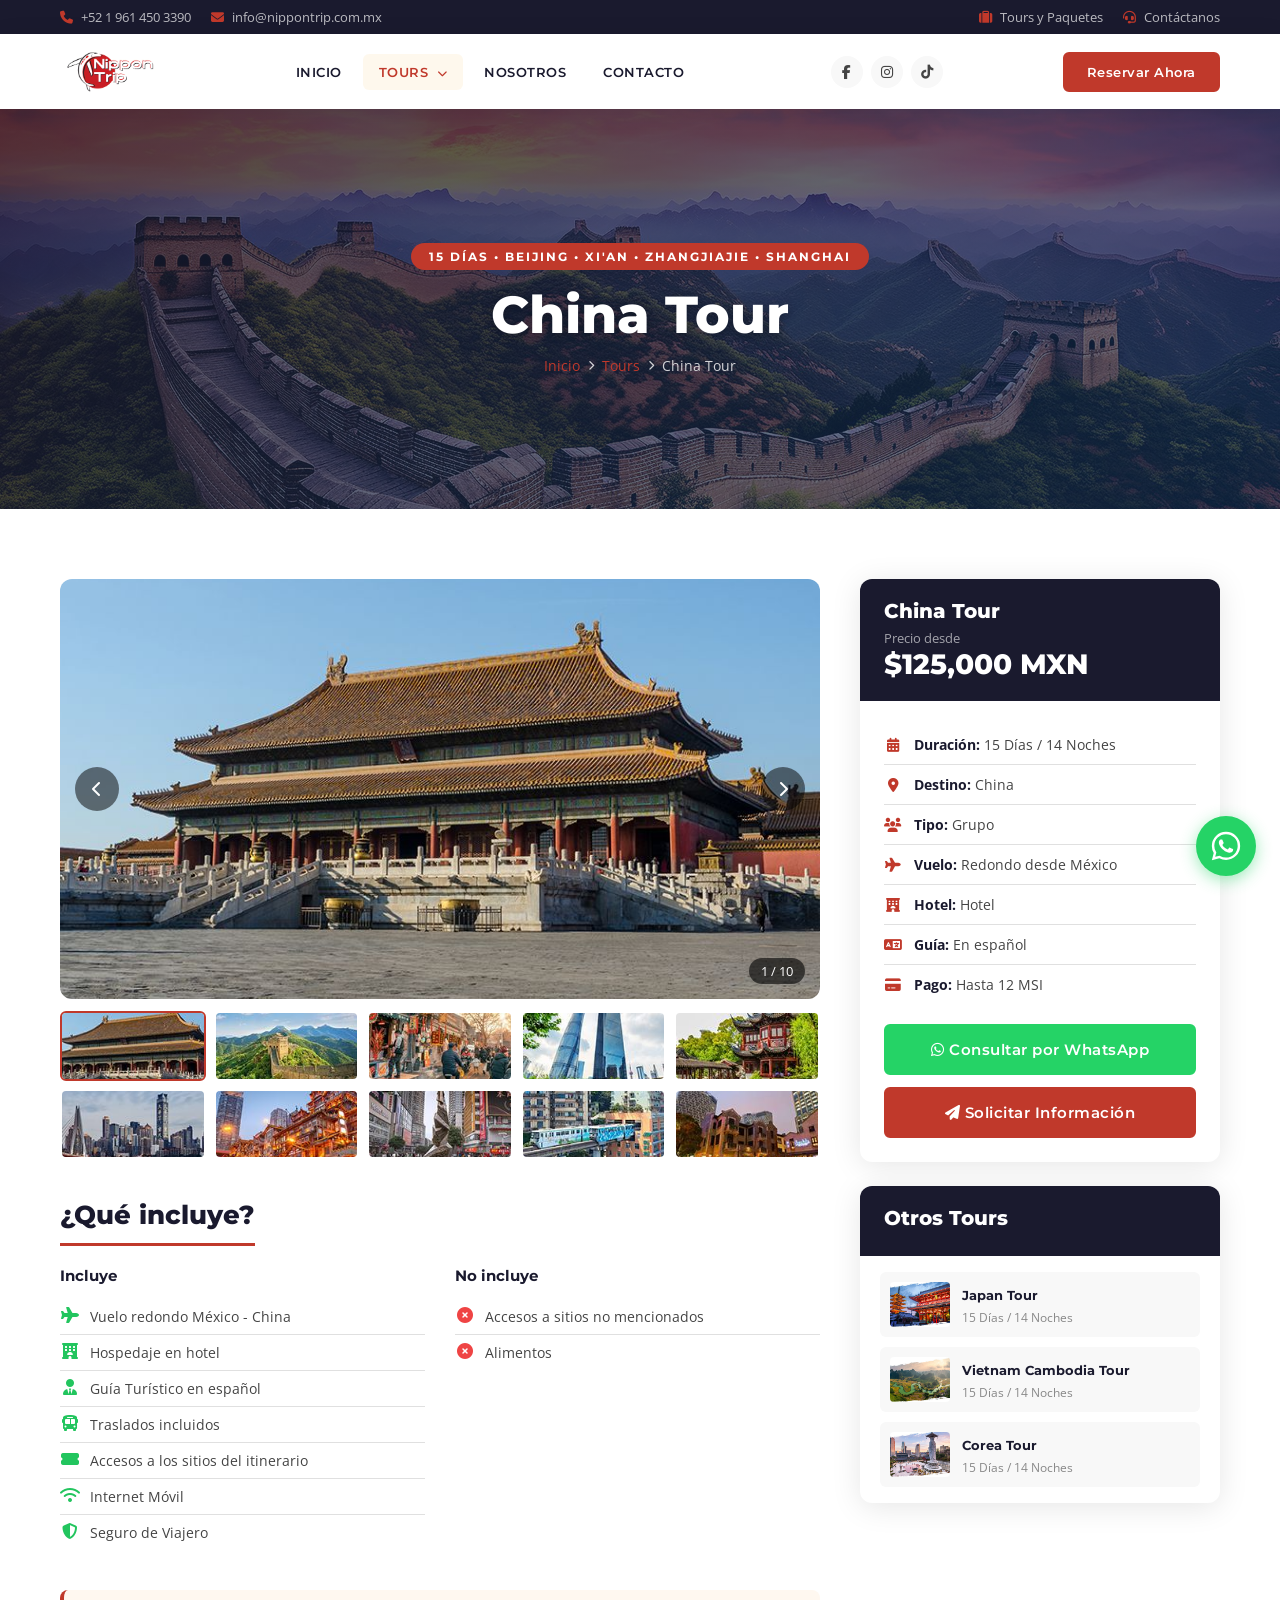
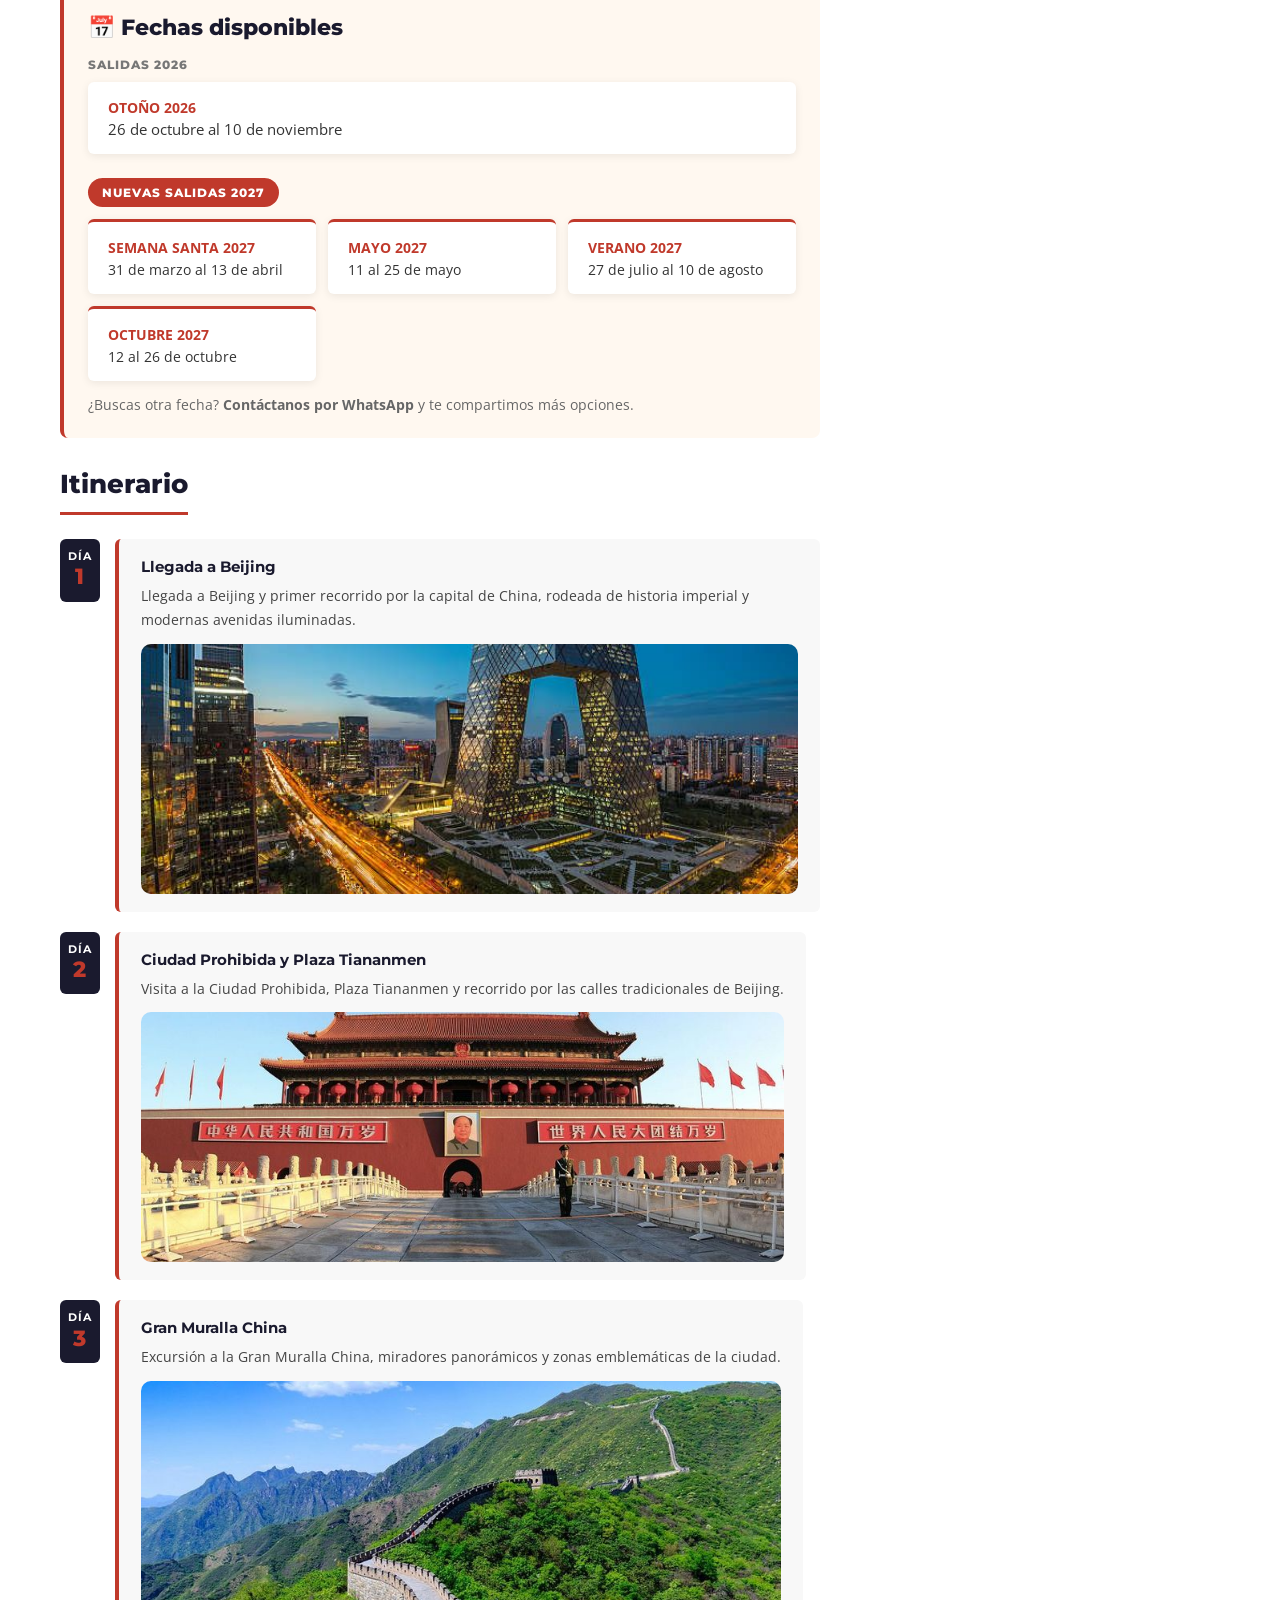
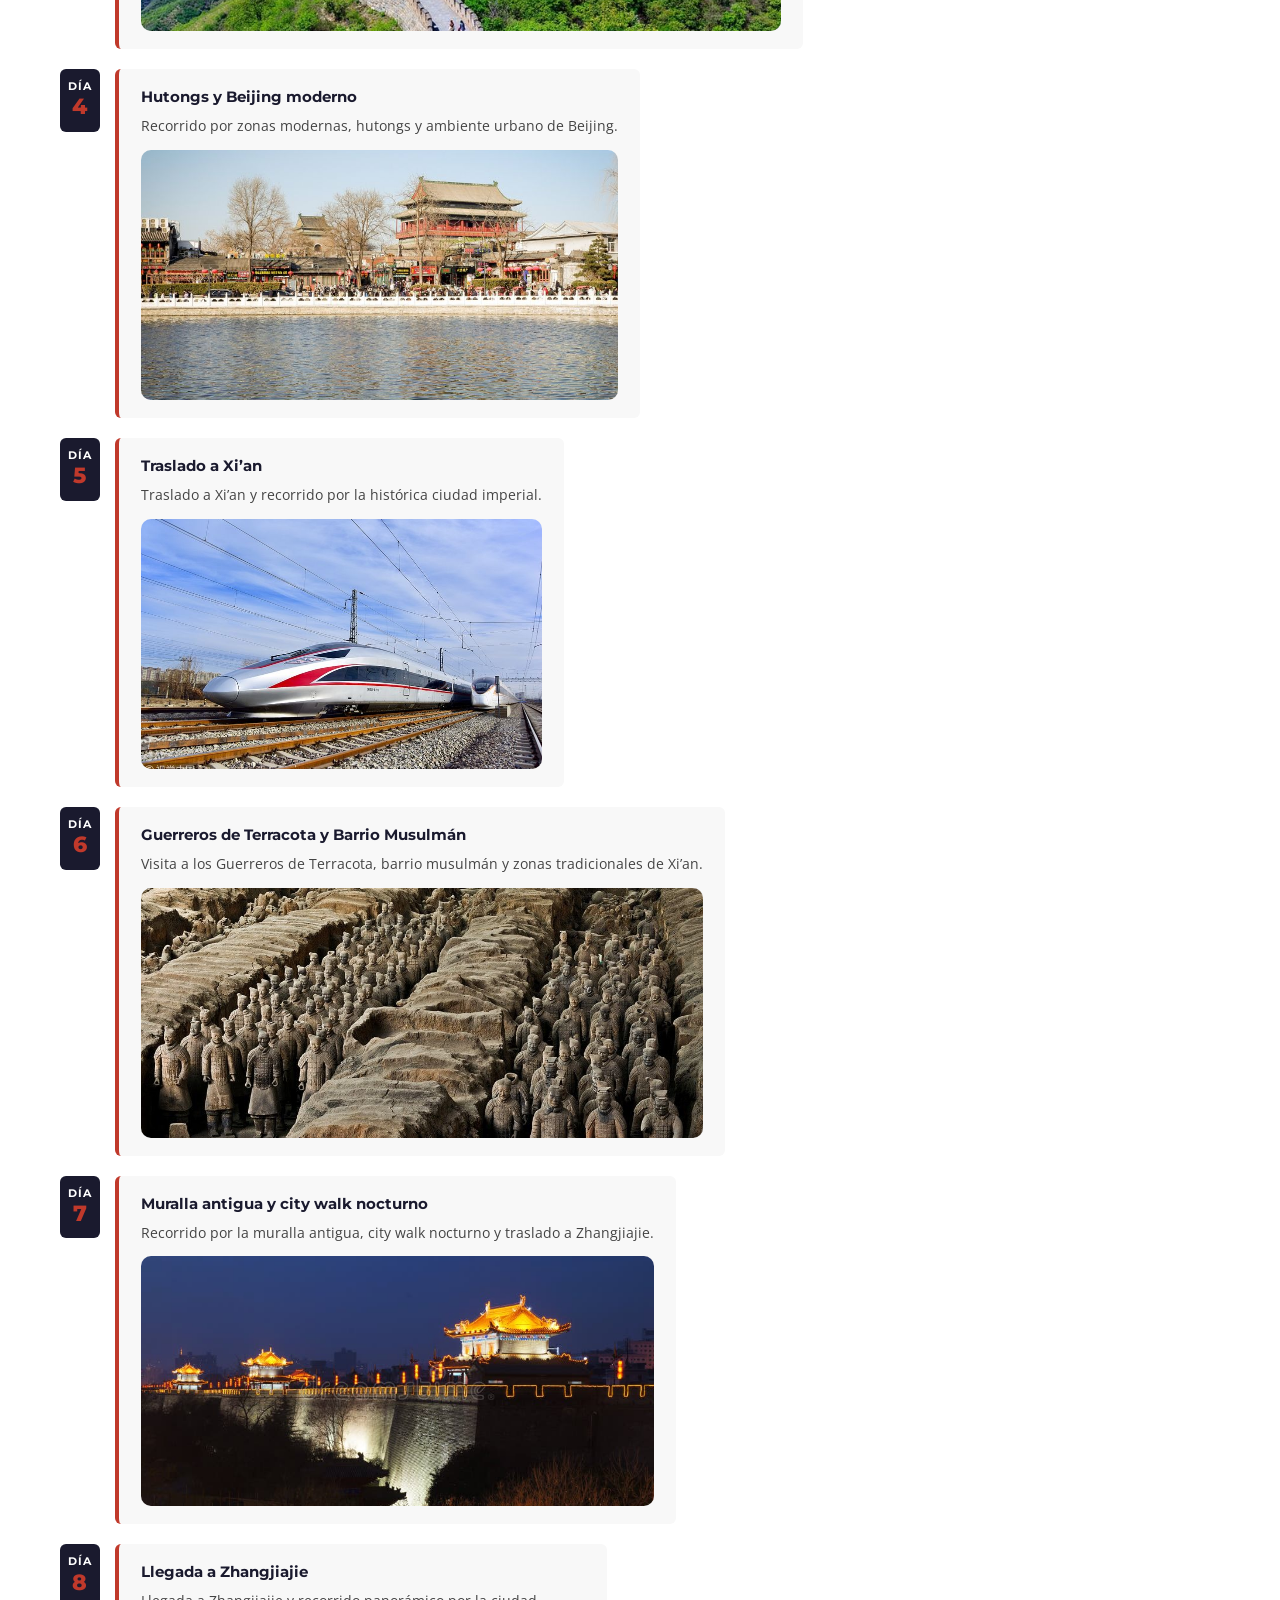
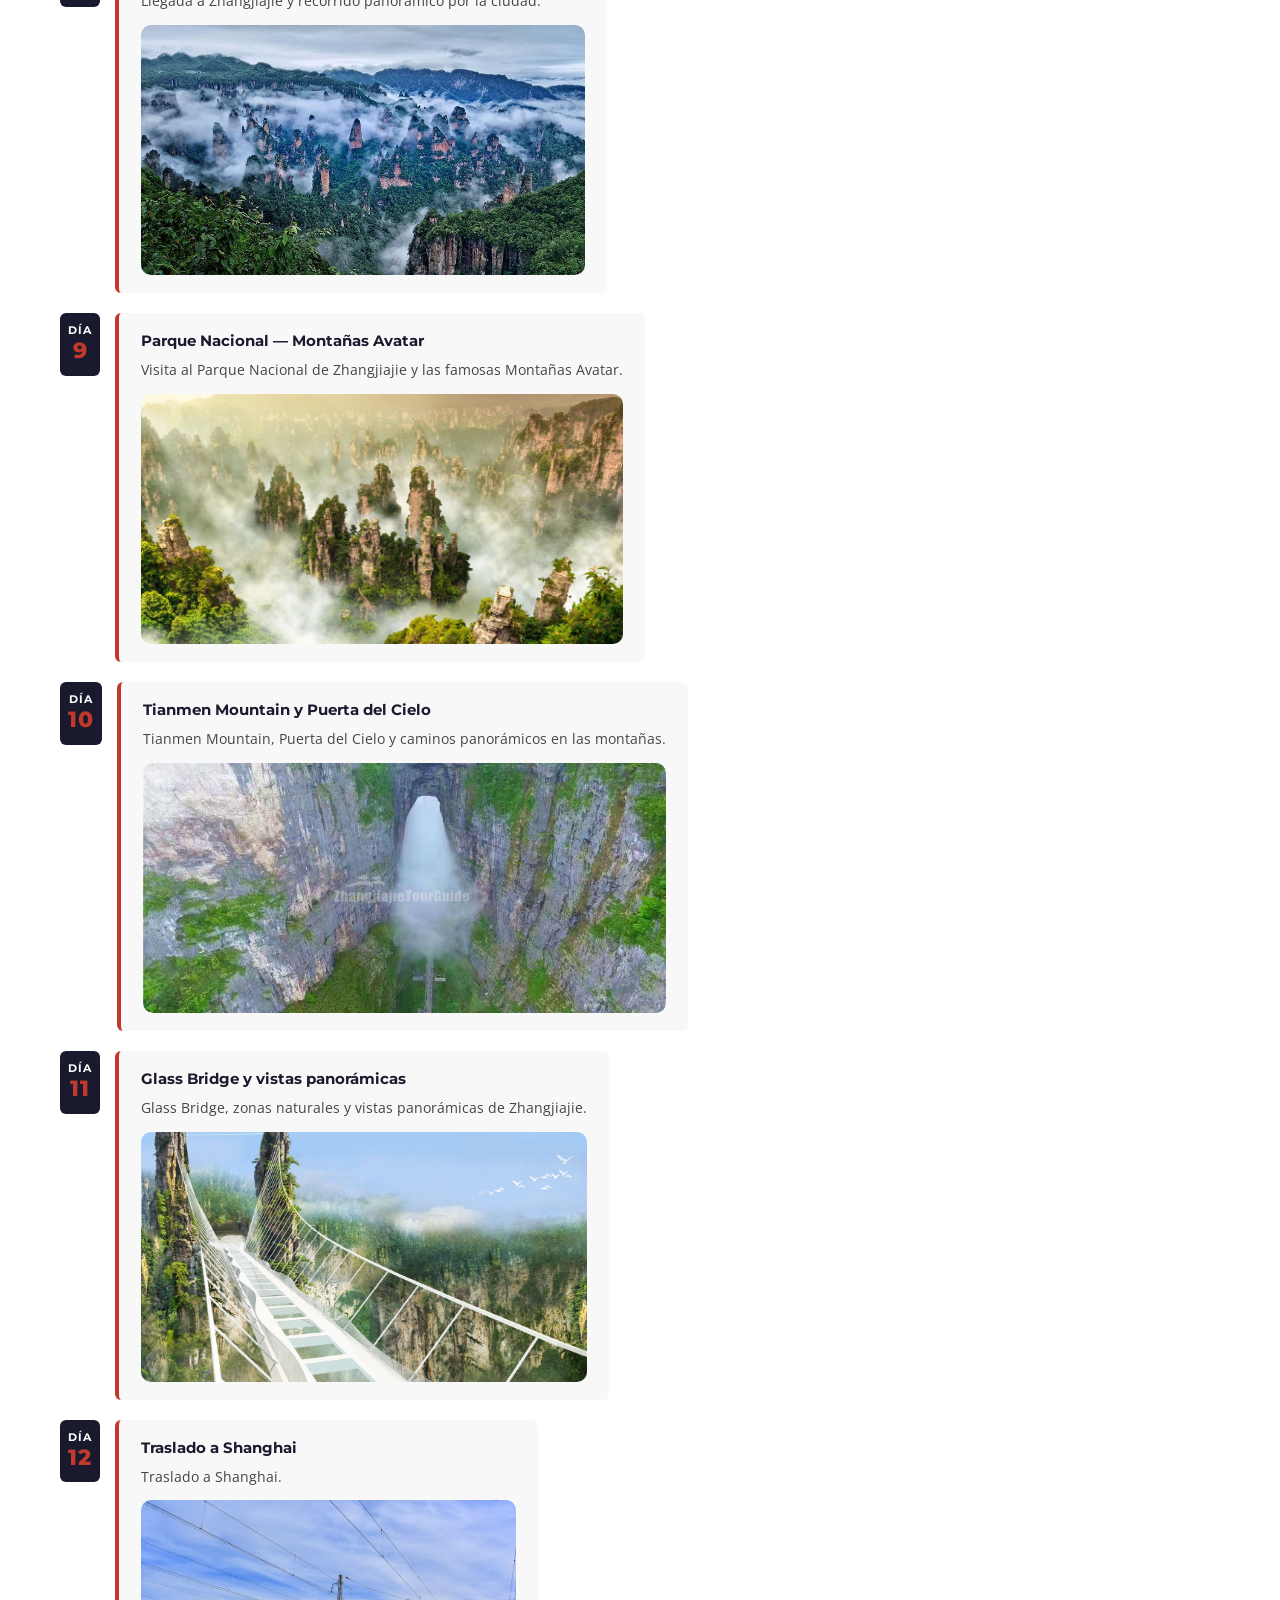
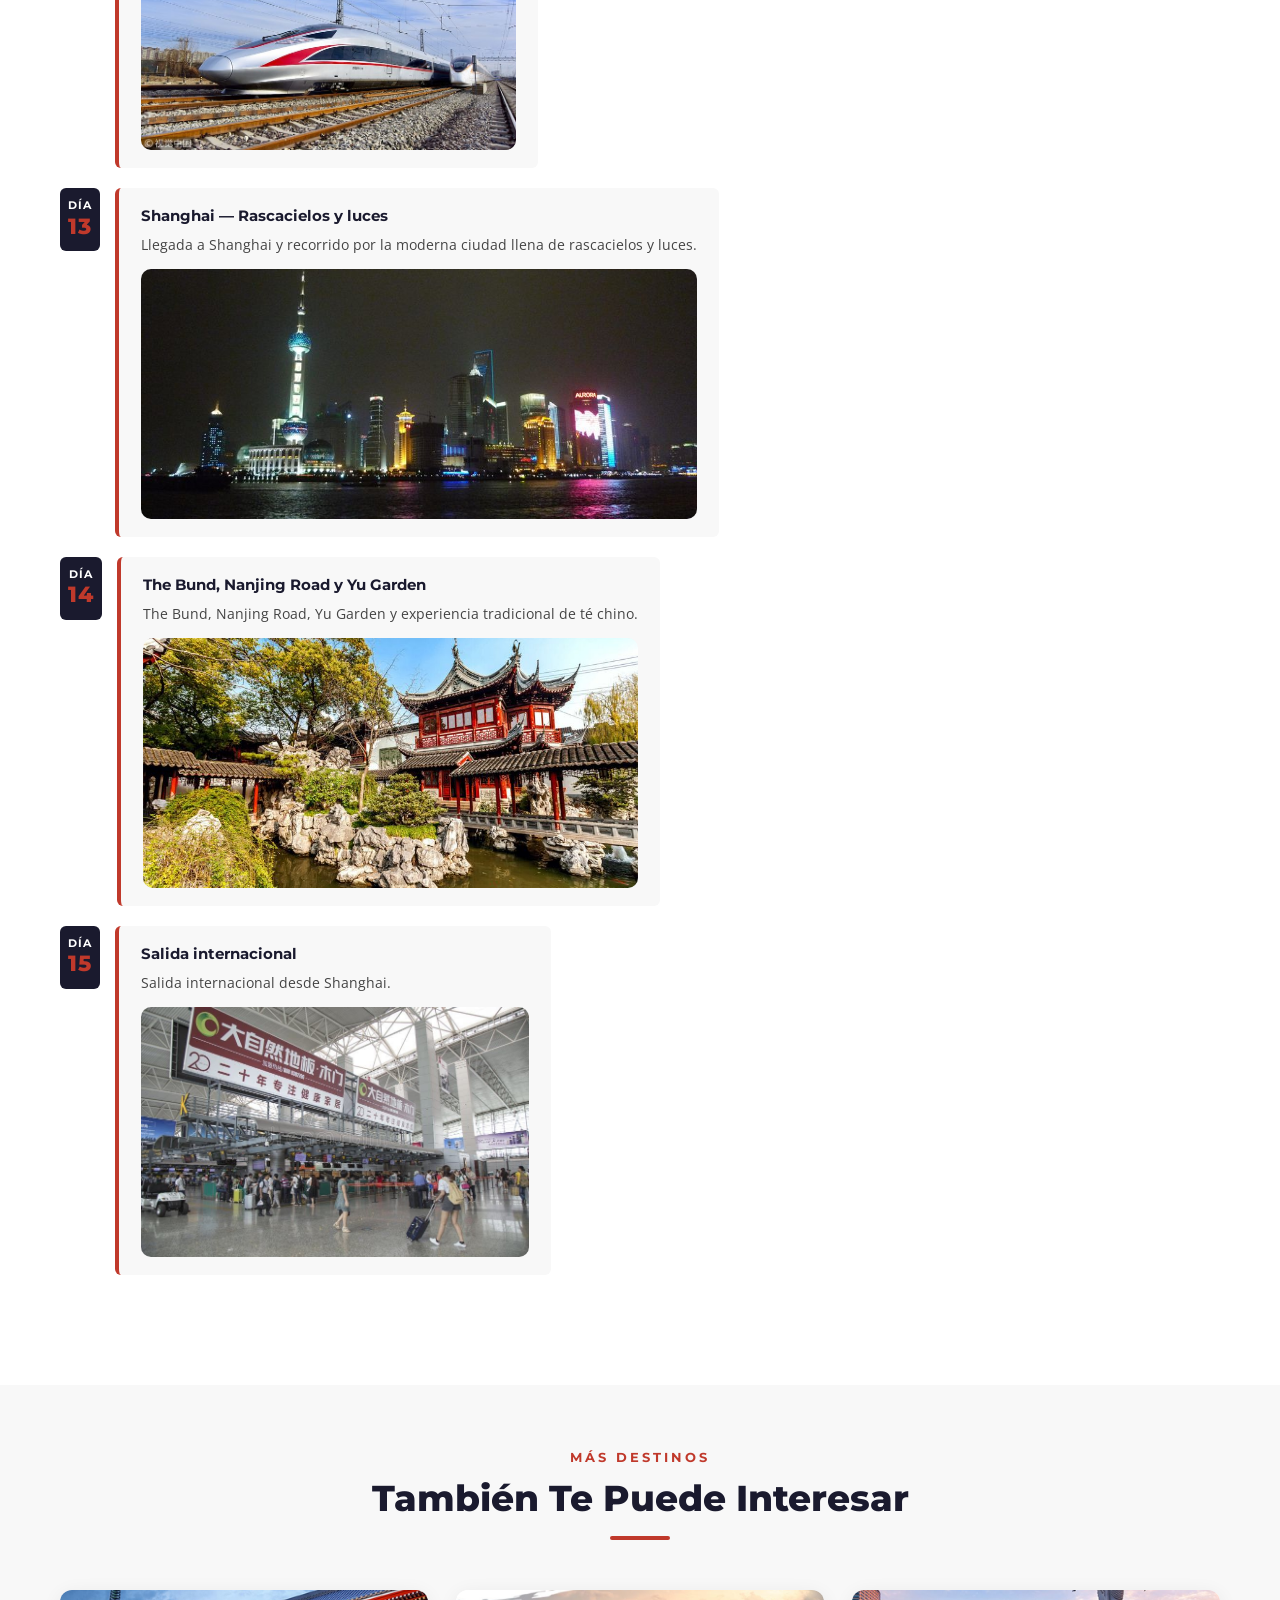
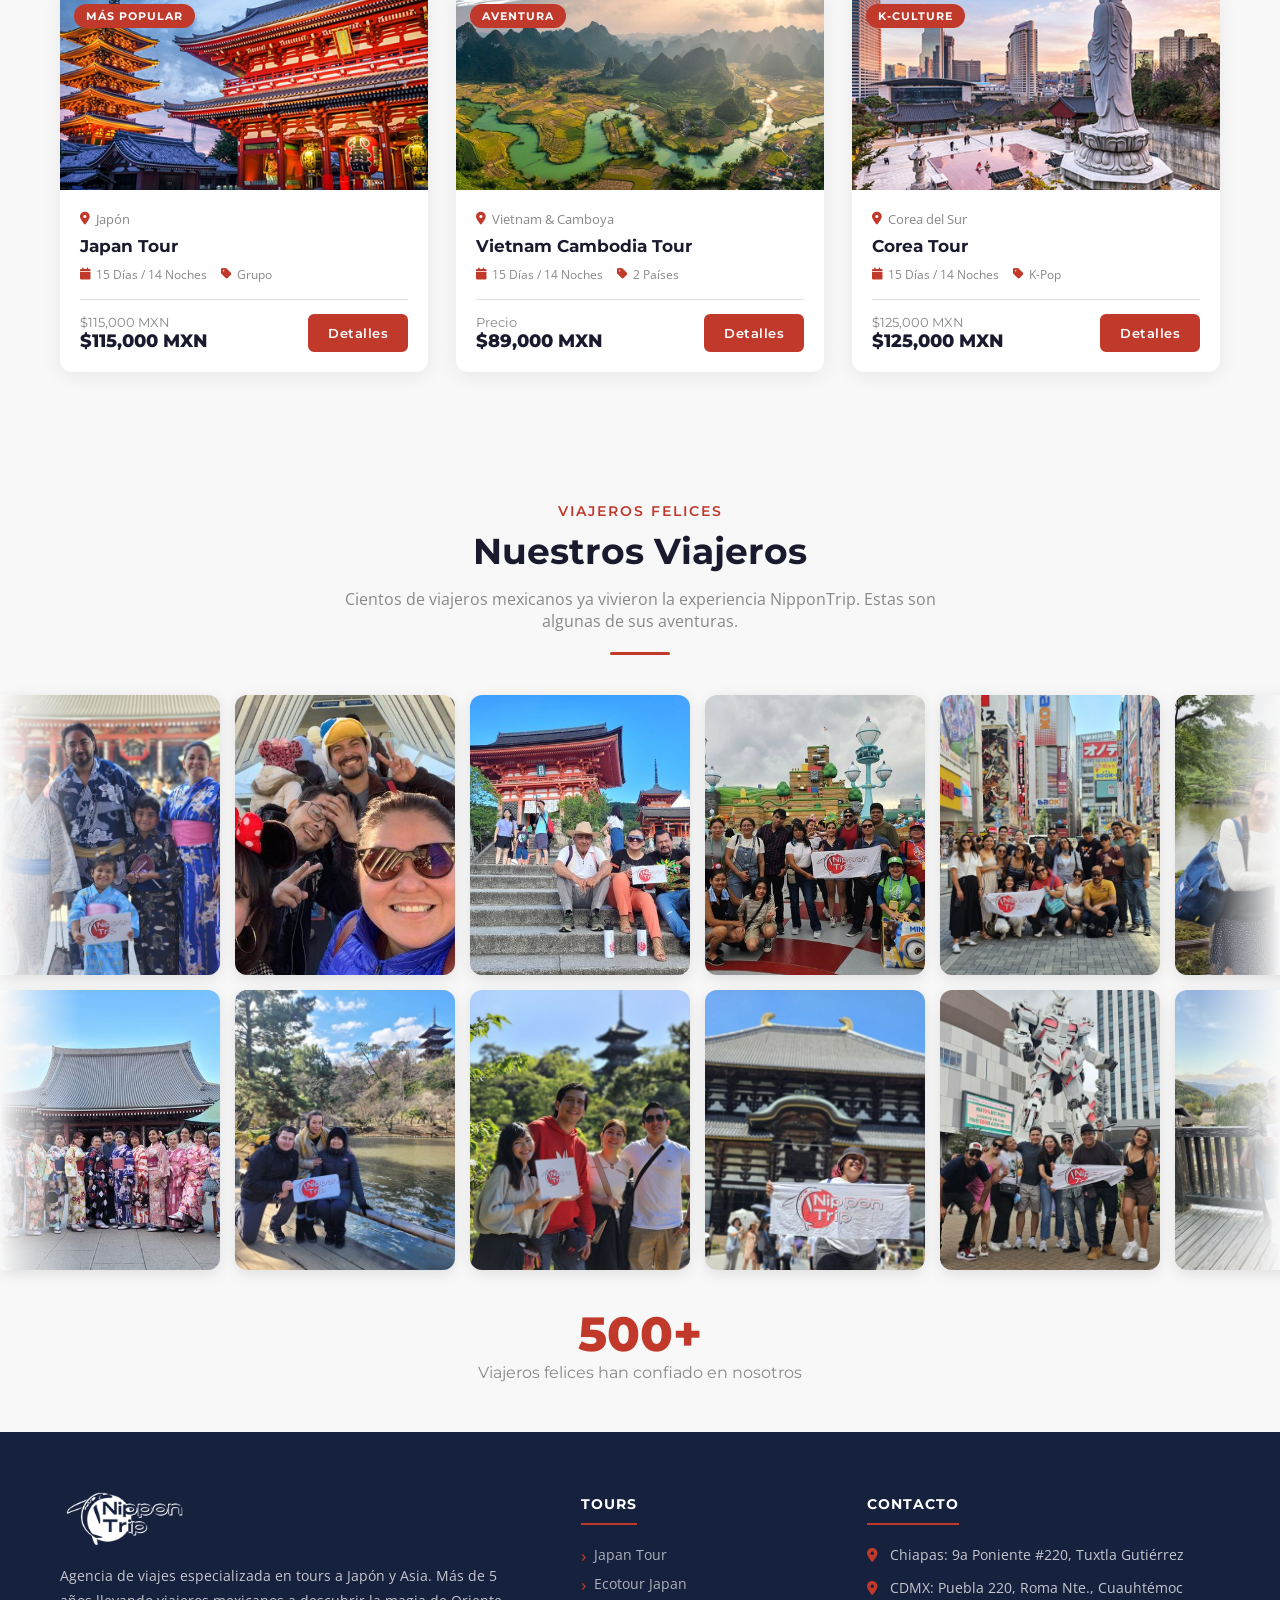
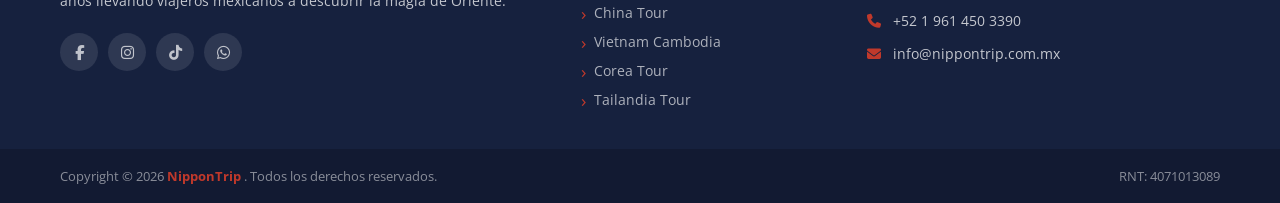
==== commit 7894fb22: "Agregar salidas 2027 a tours de Asia" ====
--- a/china-tour.html
+++ b/china-tour.html
@@ -562,11 +562,31 @@
 </div>
 </div>
 <div class="dates-section" style="margin-bottom:30px; padding:24px; background:#fff8f0; border-radius:8px; border-left:4px solid var(--primary);">
-<h2 style="font-family:'Montserrat',sans-serif; font-size:22px; font-weight:800; color:var(--dark); margin-bottom:16px;">📅 Fechas disponibles 2026</h2>
+<h2 style="font-family:'Montserrat',sans-serif; font-size:22px; font-weight:800; color:var(--dark); margin-bottom:16px;">📅 Fechas disponibles</h2>
+<p style="font-family:'Montserrat',sans-serif; font-size:12px; font-weight:800; letter-spacing:1px; color:#777; margin:0 0 10px;">SALIDAS 2026</p>
 <div style="display:flex; flex-wrap:wrap; gap:12px;">
 <div style="background:white; padding:14px 20px; border-radius:6px; box-shadow:0 2px 8px rgba(0,0,0,0.08); flex:1; min-width:200px;">
 <strong style="color:var(--primary); font-size:14px;">OTOÑO 2026</strong><br/>
 <span style="font-size:15px; color:#333;">26 de octubre al 10 de noviembre</span>
+</div>
+</div>
+<div style="display:inline-block; margin:24px 0 12px; padding:7px 14px; background:var(--primary); color:#fff; border-radius:20px; font-family:'Montserrat',sans-serif; font-size:12px; font-weight:800; letter-spacing:1px;">NUEVAS SALIDAS 2027</div>
+<div style="display:grid; grid-template-columns:repeat(auto-fit, minmax(220px, 1fr)); gap:12px;">
+<div style="background:#fff; padding:14px 20px; border-radius:6px; box-shadow:0 2px 8px rgba(0,0,0,0.08); border-top:3px solid var(--primary);">
+<strong style="color:var(--primary); font-size:14px;">SEMANA SANTA 2027</strong><br/>
+<span style="font-size:14px; color:#333;">31 de marzo al 13 de abril</span>
+</div>
+<div style="background:#fff; padding:14px 20px; border-radius:6px; box-shadow:0 2px 8px rgba(0,0,0,0.08); border-top:3px solid var(--primary);">
+<strong style="color:var(--primary); font-size:14px;">MAYO 2027</strong><br/>
+<span style="font-size:14px; color:#333;">11 al 25 de mayo</span>
+</div>
+<div style="background:#fff; padding:14px 20px; border-radius:6px; box-shadow:0 2px 8px rgba(0,0,0,0.08); border-top:3px solid var(--primary);">
+<strong style="color:var(--primary); font-size:14px;">VERANO 2027</strong><br/>
+<span style="font-size:14px; color:#333;">27 de julio al 10 de agosto</span>
+</div>
+<div style="background:#fff; padding:14px 20px; border-radius:6px; box-shadow:0 2px 8px rgba(0,0,0,0.08); border-top:3px solid var(--primary);">
+<strong style="color:var(--primary); font-size:14px;">OCTUBRE 2027</strong><br/>
+<span style="font-size:14px; color:#333;">12 al 26 de octubre</span>
 </div>
 </div>
 <p style="margin-top:14px; font-size:14px; color:#666;">¿Buscas otra fecha? <strong>Contáctanos por WhatsApp</strong> y te compartimos más opciones.</p>
